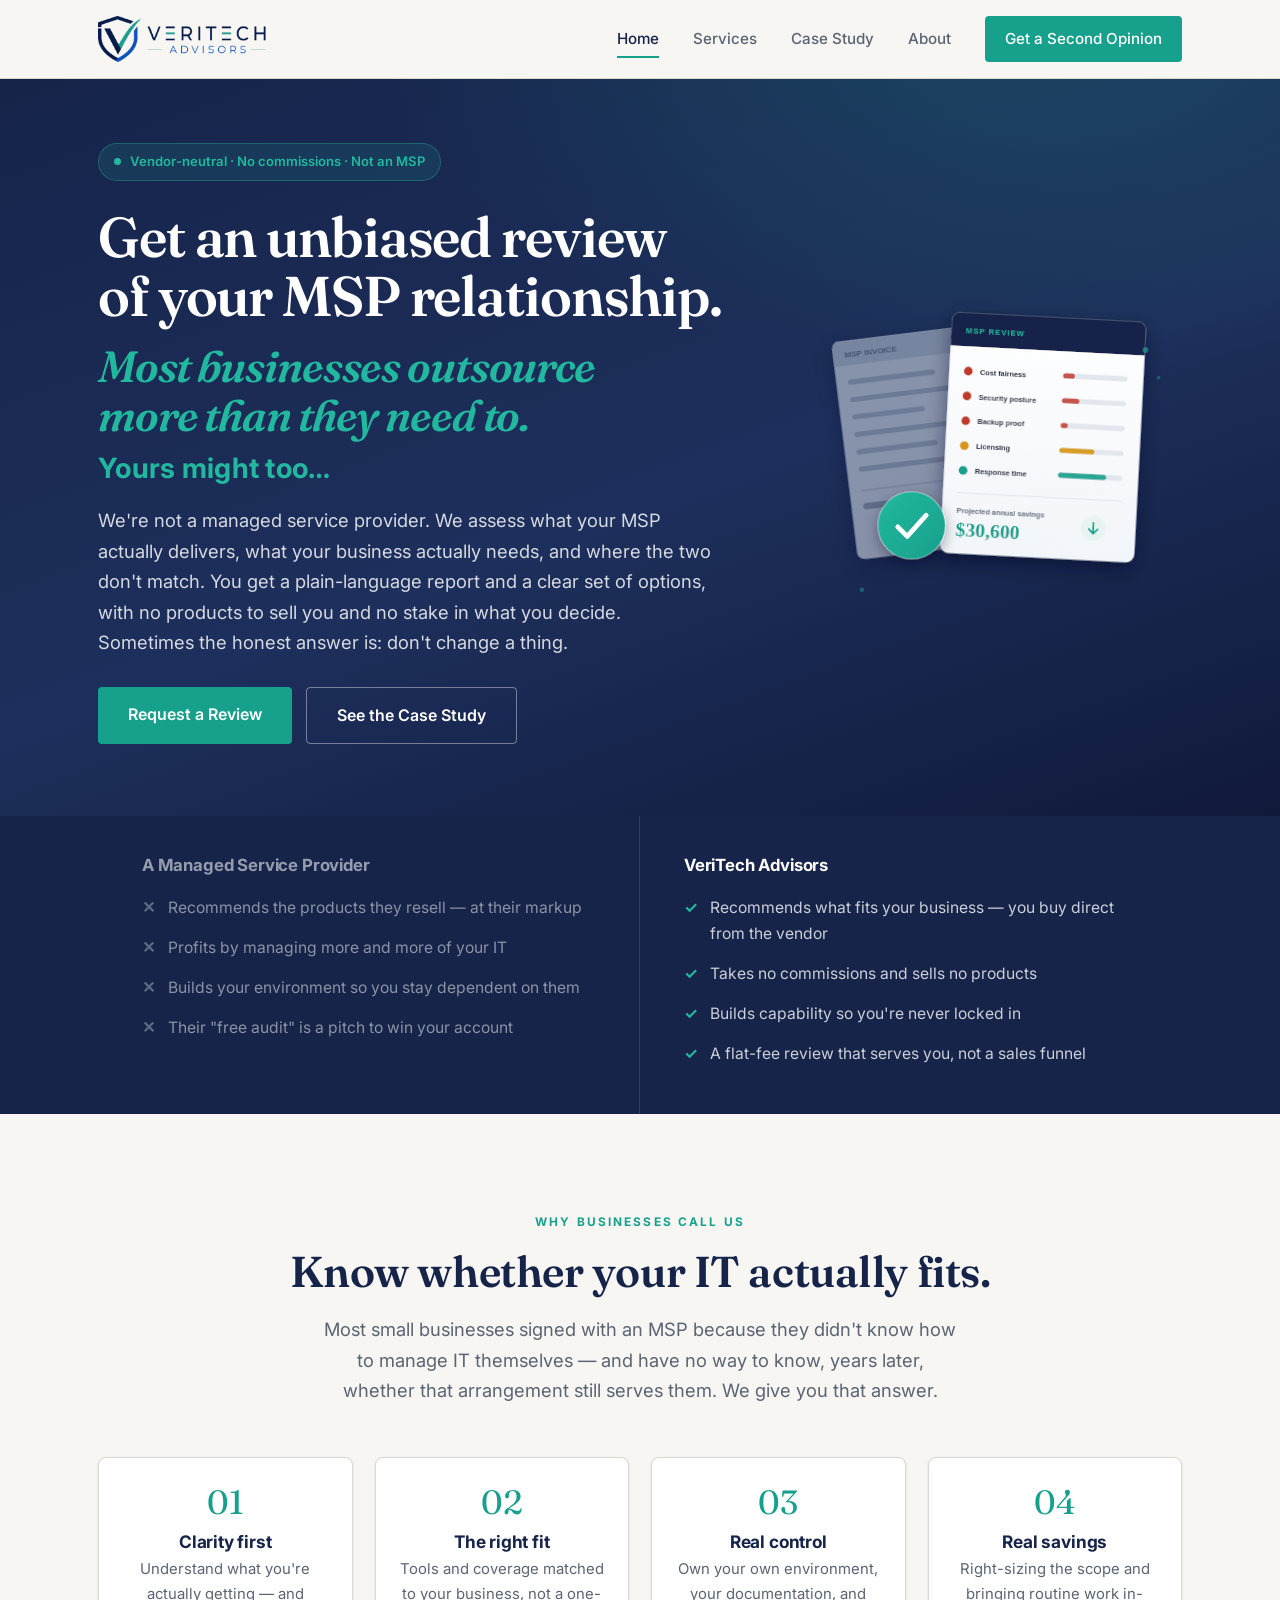
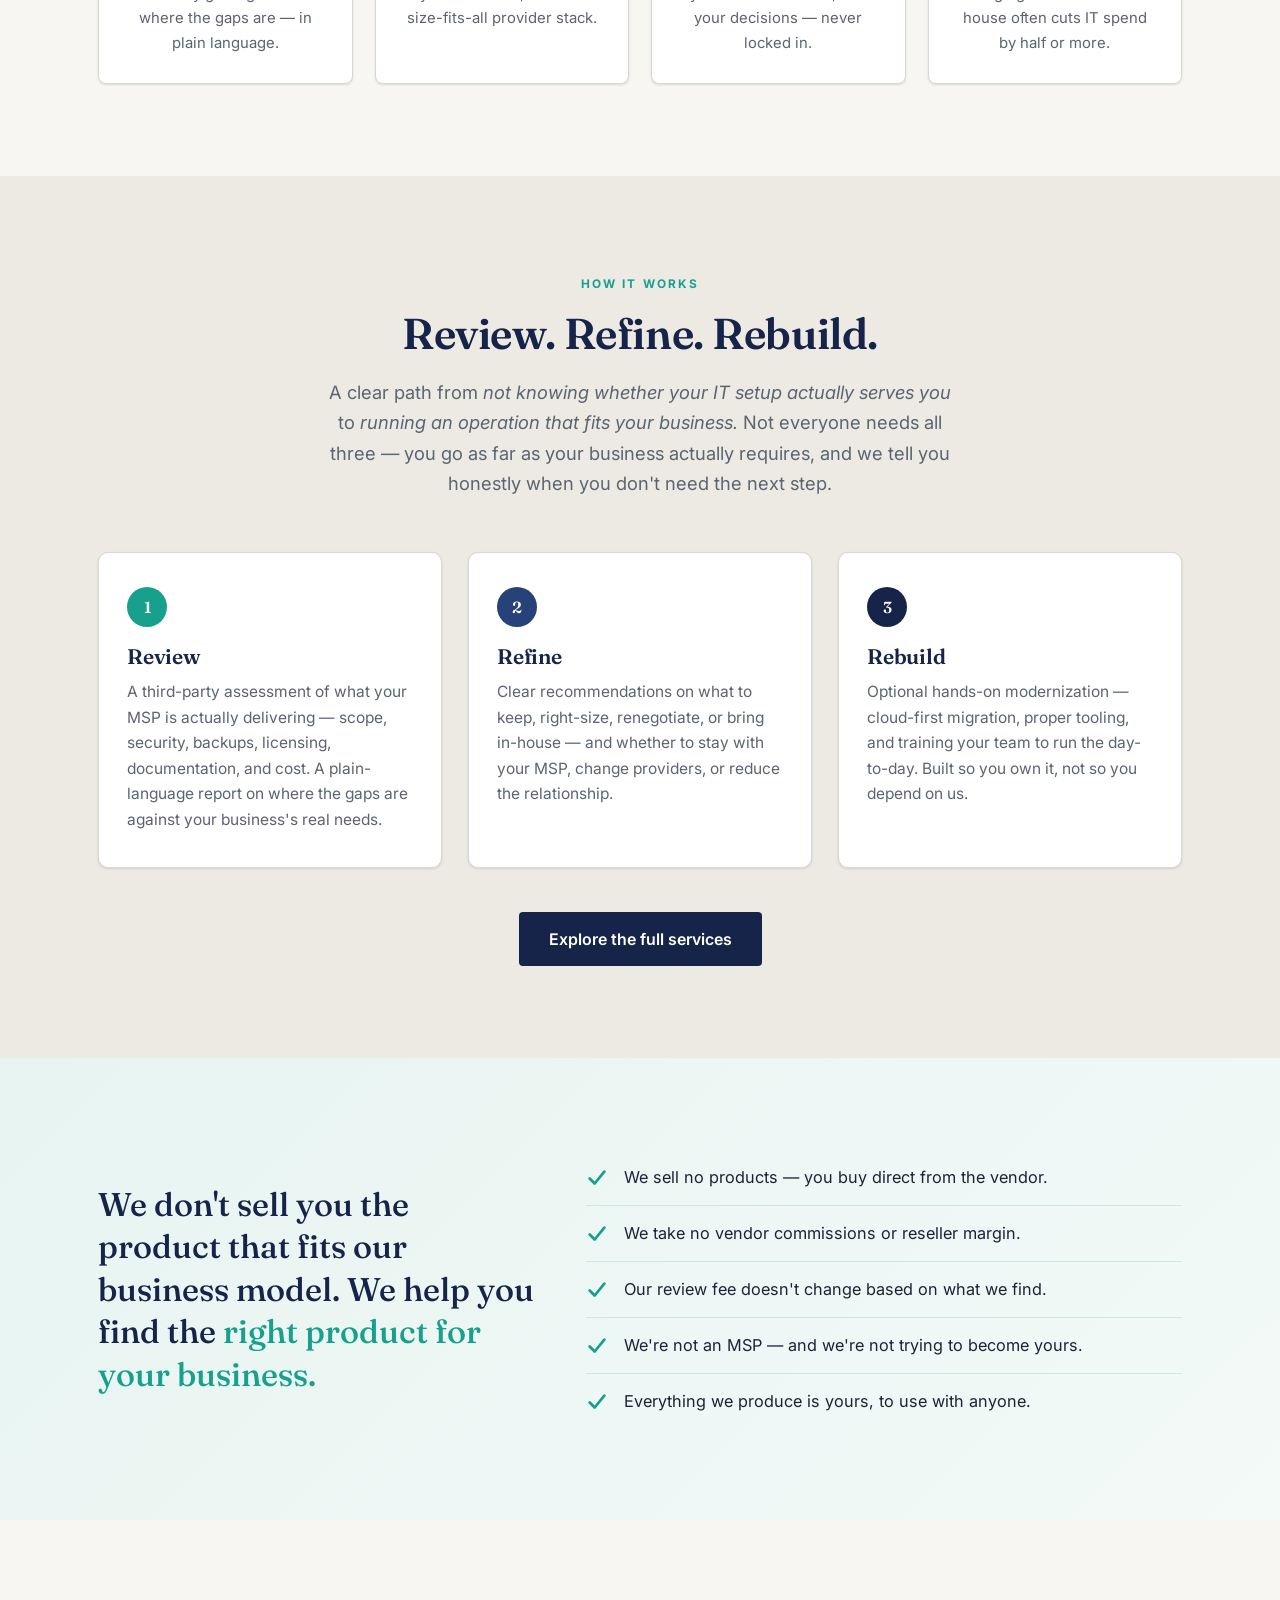
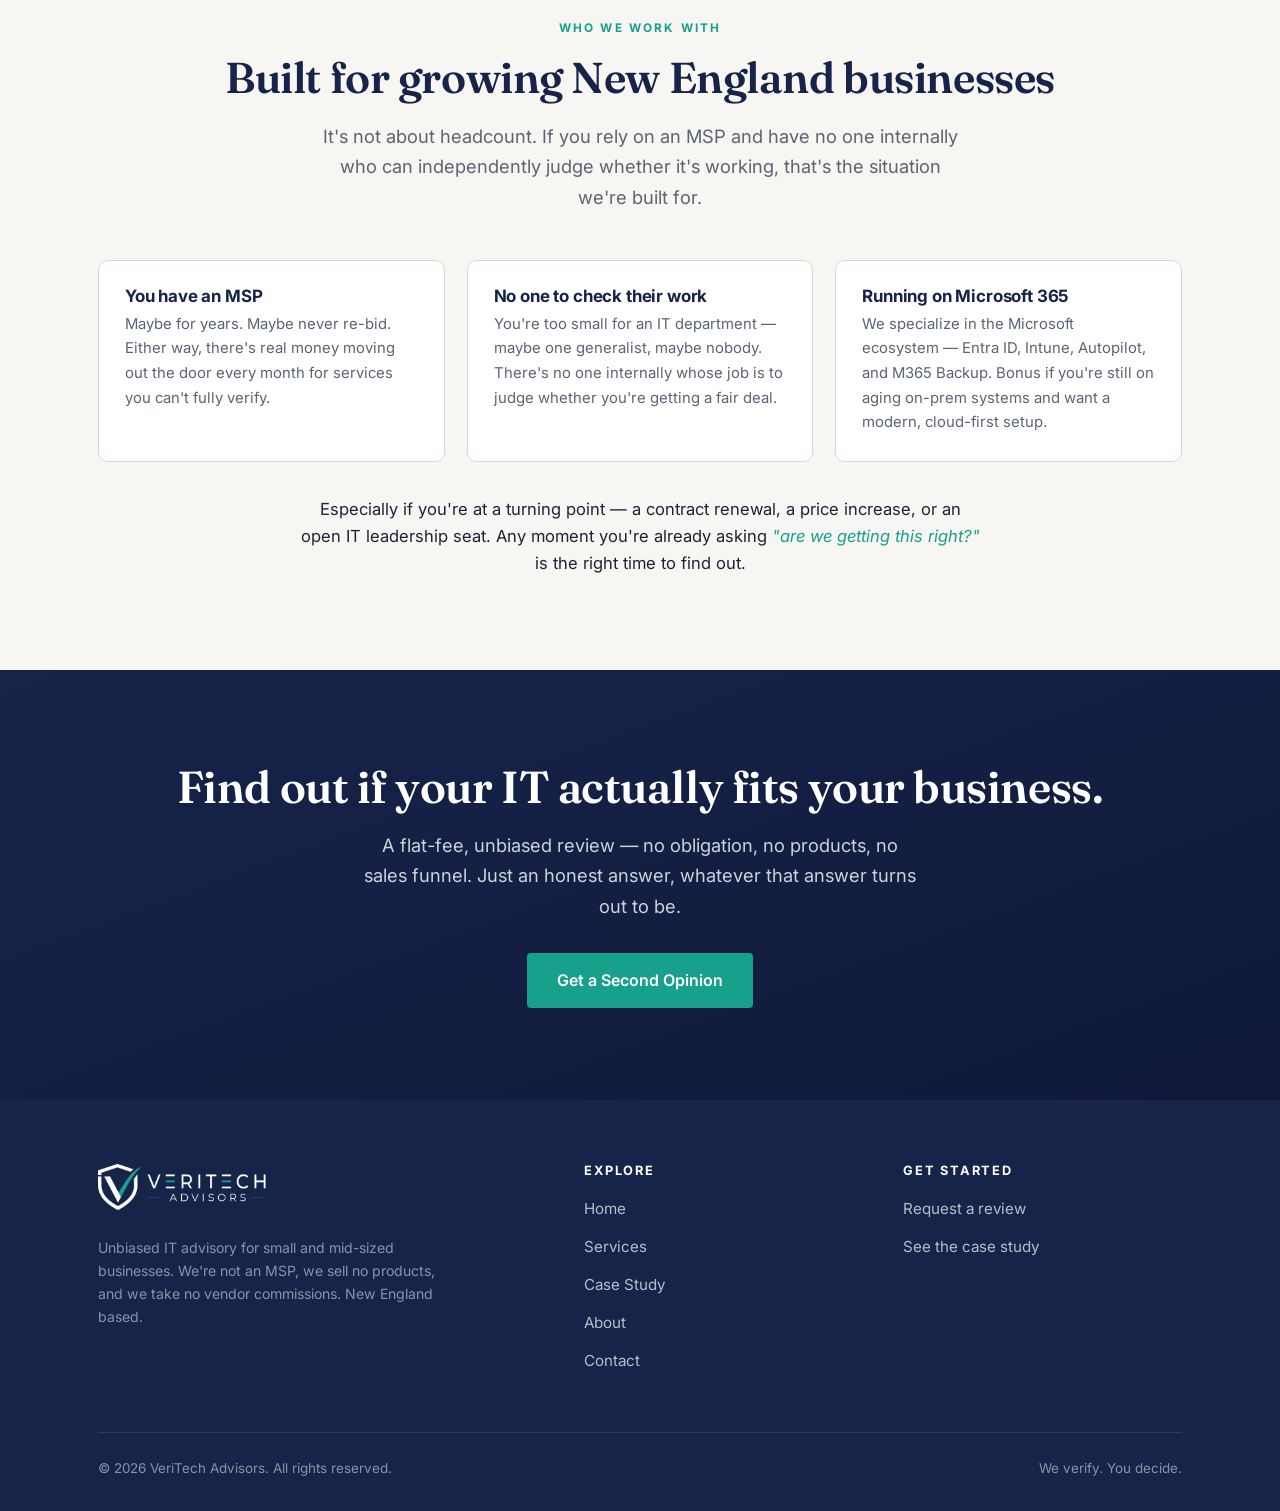
==== index.html @ deb47ad7 "Add files via upload" ====
<!DOCTYPE html>
<html lang="en">
<head>
<meta charset="UTF-8">
<meta name="viewport" content="width=device-width, initial-scale=1.0">
<title>VeriTech Advisors — Unbiased IT Advisory</title>
<meta name="description" content="An unbiased, third-party review of your MSP relationship. We're not an MSP and we sell no products — just an honest answer on whether your IT actually fits your business. New England based.">
<link rel="preconnect" href="https://fonts.googleapis.com">
<link rel="preconnect" href="https://fonts.gstatic.com" crossorigin>
<link href="https://fonts.googleapis.com/css2?family=Fraunces:opsz,wght@9..144,400;9..144,500;9..144,600&family=Inter:wght@400;500;600;700&display=swap" rel="stylesheet">
<link rel="icon" type="image/png" href="assets/mark.png">
<link rel="stylesheet" href="styles.css">
<style>
.hero {
  background:
    radial-gradient(1100px 620px at 80% -10%, rgba(34,184,159,.20), transparent 60%),
    linear-gradient(160deg, var(--navy) 0%, var(--navy-800) 55%, #10193a 100%);
  color: var(--white); padding: 64px 0 72px; position: relative; overflow: hidden;
}
.hero-grid { display: grid; grid-template-columns: minmax(0, 1fr) 380px; gap: 40px; align-items: center; }
.hero-inner { max-width: none; }
.hero-visual { display: flex; justify-content: center; align-items: center; }
.hero-visual img { width: 100%; max-width: 430px; height: auto; }
.hero h1 {
  color: var(--white);
  font-size: clamp(2.2rem, 4.6vw, 3.5rem);
  line-height: 1.06;
  letter-spacing: -.02em;
  text-wrap: balance;
}
.hero h1 .accent {
  display: block;
  font-size: .78em;
  line-height: 1.12;
  margin-top: .38em;
}
.hero h1 .accent-kicker {
  display: block;
  font-size: .5em;
  font-style: normal;
  font-family: var(--font-body);
  font-weight: 700;
  color: var(--teal-bright);
  letter-spacing: .01em;
  margin-top: .5em;
}
.hero h1 .accent { color: var(--teal-bright); font-style: italic; }
.hero-lead { font-size: 1.15rem; color: rgba(255,255,255,.82); margin: 22px 0 30px; max-width: 620px; }
.hero-cta { display: flex; gap: 14px; flex-wrap: wrap; }
.hero-badge {
  display: inline-flex; align-items: center; gap: 9px;
  background: rgba(34,184,159,.13); border: 1px solid rgba(34,184,159,.34);
  color: var(--teal-bright); padding: 7px 15px; border-radius: 100px;
  font-size: .82rem; font-weight: 600; margin-bottom: 26px;
}
.hero-badge .dot { width: 7px; height: 7px; border-radius: 50%; background: var(--teal-bright); }

.contrast-strip { background: var(--navy); color: var(--white); }
.contrast-strip .wrap { display: grid; grid-template-columns: 1fr 1fr; }
.contrast-col { padding: 40px 44px; }
.contrast-col:first-child { border-right: 1px solid rgba(255,255,255,.12); }
.contrast-col h3 { color: var(--white); font-size: 1.05rem; margin-bottom: 14px; font-family: var(--font-body); font-weight: 700; }
.contrast-col.them h3 { color: rgba(255,255,255,.55); }
.contrast-col ul { list-style: none; }
.contrast-col li { padding: 7px 0 7px 26px; position: relative; font-size: .98rem; color: rgba(255,255,255,.78); }
.contrast-col.them li { color: rgba(255,255,255,.5); }
.contrast-col.us li::before { content: '✓'; position: absolute; left: 0; color: var(--teal-bright); font-weight: 700; }
.contrast-col.them li::before { content: '✕'; position: absolute; left: 0; color: rgba(255,255,255,.32); font-weight: 700; }

.props { display: grid; grid-template-columns: repeat(4, 1fr); gap: 22px; margin-top: 52px; }
.prop { background: var(--white); border: 1px solid var(--line); border-radius: 8px; padding: 28px 24px; box-shadow: var(--shadow-sm); }
.prop .num { font-family: var(--font-display); font-size: 2.1rem; color: var(--teal); line-height: 1; }
.prop h3 { font-size: 1.08rem; margin: 12px 0 6px; font-family: var(--font-body); font-weight: 700; }
.prop p { font-size: .93rem; color: var(--muted); }

.process-grid { display: grid; grid-template-columns: repeat(3, 1fr); gap: 26px; margin-top: 54px; }
.step { padding: 34px 28px; background: var(--white); border-radius: 10px; border: 1px solid var(--line); box-shadow: var(--shadow-sm); text-align: left; }
.step-mark { font-family: var(--font-display); font-size: 1rem; font-weight: 600; color: var(--white); background: var(--teal); width: 40px; height: 40px; border-radius: 50%; display: flex; align-items: center; justify-content: center; margin-bottom: 18px; }
.step:nth-child(2) .step-mark { background: var(--navy-700); }
.step:nth-child(3) .step-mark { background: var(--navy); }
.step h3 { font-size: 1.32rem; margin-bottom: 10px; }
.step p { color: var(--muted); font-size: .97rem; }

.indep { background: linear-gradient(135deg, var(--teal-soft), #f3faf8); }
.indep-inner { display: grid; grid-template-columns: .85fr 1.15fr; gap: 48px; align-items: center; }
.indep blockquote { font-family: var(--font-display); font-size: clamp(1.5rem, 3vw, 2.05rem); color: var(--navy); line-height: 1.3; font-weight: 500; }
.indep blockquote .hl { color: var(--teal); }
.pledge { list-style: none; }
.pledge li { padding: 14px 0 14px 38px; position: relative; border-bottom: 1px solid rgba(23,160,140,.16); font-size: 1.02rem; }
.pledge li:last-child { border-bottom: 0; }
.pledge li::before {
  content: ''; position: absolute; left: 0; top: 17px;
  width: 22px; height: 22px;
  background-image: url("data:image/svg+xml;charset=utf-8,%3Csvg xmlns='http://www.w3.org/2000/svg' viewBox='0 0 24 24' fill='none' stroke='%2317a08c' stroke-width='3' stroke-linecap='round' stroke-linejoin='round'%3E%3Cpath d='M4 12.5 L9.5 18 L20 5'/%3E%3C/svg%3E");
  background-repeat: no-repeat; background-size: contain;
}

.fit { display: grid; grid-template-columns: repeat(3,1fr); gap: 22px; margin-top: 48px; text-align: left; }
.fit-card { padding: 26px; border-radius: 10px; border: 1px solid var(--line); background: var(--white); }
.fit-card h3 { font-size: 1.06rem; font-family: var(--font-body); font-weight: 700; margin-bottom: 6px; }
.fit-card p { font-size: .93rem; color: var(--muted); }
.fit-timing { max-width: 680px; margin: 34px auto 0; text-align: center; font-size: 1.04rem; color: var(--ink); }
.fit-timing em { color: var(--teal); font-style: italic; }

.cta-band { background: linear-gradient(160deg, var(--navy), #10193a); color: var(--white); text-align: center; }
.cta-band h2 { color: var(--white); font-size: clamp(1.9rem, 3.6vw, 2.8rem); }
.cta-band p { color: rgba(255,255,255,.8); font-size: 1.15rem; max-width: 560px; margin: 18px auto 32px; }

/* squeeze zone: shrink the visual so the headline keeps room */
@media (max-width: 1080px) and (min-width: 881px) {
  .hero-grid { grid-template-columns: minmax(0, 1fr) 300px; gap: 32px; }
  .hero-visual img { max-width: 300px; }
}

@media (max-width: 880px) {
  .hero-grid { grid-template-columns: 1fr; gap: 44px; }
  .hero-visual { order: -1; }
  .hero-visual img { max-width: 330px; }
  .contrast-strip .wrap { grid-template-columns: 1fr; }
  .contrast-col:first-child { border-right: 0; border-bottom: 1px solid rgba(255,255,255,.12); }
  .props { grid-template-columns: 1fr 1fr; }
  .process-grid, .fit { grid-template-columns: 1fr; }
  .indep-inner { grid-template-columns: 1fr; gap: 28px; }
}
@media (max-width: 480px) { .props { grid-template-columns: 1fr; } }
</style>
</head>
<body>

<header class="site-header">
  <div class="wrap nav">
    <a href="index.html" class="brand"><img src="assets/logo.png" alt="VeriTech Advisors"></a>
    <button class="nav-toggle" aria-label="Menu" onclick="document.getElementById('navlinks').classList.toggle('open')">
      <span></span><span></span><span></span>
    </button>
    <nav class="nav-links" id="navlinks">
      <a href="index.html" class="active">Home</a>
      <a href="services.html">Services</a>
      <a href="case-study.html">Case Study</a>
      <a href="about.html">About</a>
      <a href="contact.html" class="nav-cta">Get a Second Opinion</a>
    </nav>
  </div>
</header>

<section class="hero">
  <div class="wrap hero-grid">
    <div class="hero-inner">
      <span class="hero-badge"><span class="dot"></span> Vendor-neutral · No commissions · Not an MSP</span>
      <h1>Get an unbiased review of your MSP relationship.<br><span class="accent">Most businesses outsource more than they need to.</span><span class="accent-kicker">Yours might too&hellip;</span></h1>
      <p class="hero-lead">We're not a managed service provider. We assess what your MSP actually delivers, what your business actually needs, and where the two don't match. You get a plain-language report and a clear set of options, with no products to sell you and no stake in what you decide. Sometimes the honest answer is: don't change a thing.</p>
      <div class="hero-cta">
        <a href="contact.html" class="btn btn-primary">Request a Review</a>
        <a href="case-study.html" class="btn btn-ghost">See the Case Study</a>
      </div>
    </div>
    <div class="hero-visual">
      <img src="assets/hero.svg" alt="An MSP relationship being assessed against a scorecard of business needs">
    </div>
  </div>
</section>

<section class="contrast-strip">
  <div class="wrap">
    <div class="contrast-col them">
      <h3>A Managed Service Provider</h3>
      <ul>
        <li>Recommends the products they resell — at their markup</li>
        <li>Profits by managing more and more of your IT</li>
        <li>Builds your environment so you stay dependent on them</li>
        <li>Their "free audit" is a pitch to win your account</li>
      </ul>
    </div>
    <div class="contrast-col us">
      <h3>VeriTech Advisors</h3>
      <ul>
        <li>Recommends what fits your business — you buy direct from the vendor</li>
        <li>Takes no commissions and sells no products</li>
        <li>Builds capability so you're never locked in</li>
        <li>A flat-fee review that serves you, not a sales funnel</li>
      </ul>
    </div>
  </div>
</section>

<section class="section">
  <div class="wrap center">
    <span class="eyebrow">Why businesses call us</span>
    <h2 class="section-title">Know whether your IT actually fits.</h2>
    <p class="section-lead">Most small businesses signed with an MSP because they didn't know how to manage IT themselves — and have no way to know, years later, whether that arrangement still serves them. We give you that answer.</p>
    <div class="props">
      <div class="prop reveal"><div class="num">01</div><h3>Clarity first</h3><p>Understand what you're actually getting — and where the gaps are — in plain language.</p></div>
      <div class="prop reveal"><div class="num">02</div><h3>The right fit</h3><p>Tools and coverage matched to your business, not a one-size-fits-all provider stack.</p></div>
      <div class="prop reveal"><div class="num">03</div><h3>Real control</h3><p>Own your own environment, your documentation, and your decisions — never locked in.</p></div>
      <div class="prop reveal"><div class="num">04</div><h3>Real savings</h3><p>Right-sizing the scope and bringing routine work in-house often cuts IT spend by half or more.</p></div>
    </div>
  </div>
</section>

<section class="section" style="background:var(--sand-deep);">
  <div class="wrap center">
    <span class="eyebrow">How it works</span>
    <h2 class="section-title">Review. Refine. Rebuild.</h2>
    <p class="section-lead">A clear path from <em>not knowing whether your IT setup actually serves you</em> to <em>running an operation that fits your business.</em> Not everyone needs all three — you go as far as your business actually requires, and we tell you honestly when you don't need the next step.</p>
    <div class="process-grid">
      <div class="step reveal">
        <div class="step-mark">1</div>
        <h3>Review</h3>
        <p>A third-party assessment of what your MSP is actually delivering — scope, security, backups, licensing, documentation, and cost. A plain-language report on where the gaps are against your business's real needs.</p>
      </div>
      <div class="step reveal">
        <div class="step-mark">2</div>
        <h3>Refine</h3>
        <p>Clear recommendations on what to keep, right-size, renegotiate, or bring in-house — and whether to stay with your MSP, change providers, or reduce the relationship.</p>
      </div>
      <div class="step reveal">
        <div class="step-mark">3</div>
        <h3>Rebuild</h3>
        <p>Optional hands-on modernization — cloud-first migration, proper tooling, and training your team to run the day-to-day. Built so you own it, not so you depend on us.</p>
      </div>
    </div>
    <div style="margin-top:44px;"><a href="services.html" class="btn btn-navy">Explore the full services</a></div>
  </div>
</section>

<section class="section indep">
  <div class="wrap indep-inner">
    <blockquote>We don't sell you the product that fits our business model. We help you find the <span class="hl">right product for your business.</span></blockquote>
    <ul class="pledge">
      <li>We sell no products — you buy direct from the vendor.</li>
      <li>We take no vendor commissions or reseller margin.</li>
      <li>Our review fee doesn't change based on what we find.</li>
      <li>We're not an MSP — and we're not trying to become yours.</li>
      <li>Everything we produce is yours, to use with anyone.</li>
    </ul>
  </div>
</section>

<section class="section">
  <div class="wrap center">
    <span class="eyebrow">Who we work with</span>
    <h2 class="section-title">Built for growing New England businesses</h2>
    <p class="section-lead">It's not about headcount. If you rely on an MSP and have no one internally who can independently judge whether it's working, that's the situation we're built for.</p>
    <div class="fit">
      <div class="fit-card reveal">
        <h3>You have an MSP</h3>
        <p>Maybe for years. Maybe never re-bid. Either way, there's real money moving out the door every month for services you can't fully verify.</p>
      </div>
      <div class="fit-card reveal">
        <h3>No one to check their work</h3>
        <p>You're too small for an IT department — maybe one generalist, maybe nobody. There's no one internally whose job is to judge whether you're getting a fair deal.</p>
      </div>
      <div class="fit-card reveal">
        <h3>Running on Microsoft 365</h3>
        <p>We specialize in the Microsoft ecosystem — Entra ID, Intune, Autopilot, and M365 Backup. Bonus if you're still on aging on-prem systems and want a modern, cloud-first setup.</p>
      </div>
    </div>
    <p class="fit-timing reveal">Especially if you're at a turning point — a contract renewal, a price increase, or an open IT leadership seat. Any moment you're already asking <em>"are we getting this right?"</em> is the right time to find out.</p>
  </div>
</section>

<section class="section cta-band">
  <div class="wrap">
    <h2>Find out if your IT actually fits your business.</h2>
    <p>A flat-fee, unbiased review — no obligation, no products, no sales funnel. Just an honest answer, whatever that answer turns out to be.</p>
    <a href="contact.html" class="btn btn-primary">Get a Second Opinion</a>
  </div>
</section>

<footer class="site-footer">
  <div class="wrap">
    <div class="footer-grid">
      <div>
        <div class="footer-brand"><img src="assets/logo-light.png" alt="VeriTech Advisors"></div>
        <p class="footer-note">Unbiased IT advisory for small and mid-sized businesses. We're not an MSP, we sell no products, and we take no vendor commissions. New England based.</p>
      </div>
      <div>
        <h4>Explore</h4>
        <ul>
          <li><a href="index.html">Home</a></li>
          <li><a href="services.html">Services</a></li>
          <li><a href="case-study.html">Case Study</a></li>
          <li><a href="about.html">About</a></li>
          <li><a href="contact.html">Contact</a></li>
        </ul>
      </div>
      <div>
        <h4>Get started</h4>
        <ul>
          <li><a href="contact.html">Request a review</a></li>
          <li><a href="case-study.html">See the case study</a></li>
        </ul>
      </div>
    </div>
    <div class="footer-bottom">
      <span>© 2026 VeriTech Advisors. All rights reserved.</span>
      <span>We verify. You decide.</span>
    </div>
  </div>
</footer>

<script>
const io = new IntersectionObserver((es) => {
  es.forEach(e => { if (e.isIntersecting) { e.target.classList.add('in'); io.unobserve(e.target); } });
}, { threshold: .15 });
document.querySelectorAll('.reveal').forEach(el => io.observe(el));
</script>
</body>
</html>
---- styles.css ----
/* ============================================
   VERITECH ADVISORS — Shared Styles
   Navy + teal · verification / trust identity
   ============================================ */

:root {
  --navy:        #16244a;
  --navy-800:    #1d2f5c;
  --navy-700:    #274179;
  --teal:        #17a08c;
  --teal-bright: #22b89f;
  --teal-soft:   #e7f4f1;
  --sand:        #f7f6f3;
  --sand-deep:   #edeae4;
  --ink:         #1b2437;
  --muted:       #5a6473;
  --line:        #dcd8d0;
  --white:       #ffffff;
  --danger:      #c0392b;
  --warn:        #d99512;
  --good:        #17a08c;

  --shadow-sm: 0 1px 3px rgba(22,36,74,.08), 0 1px 2px rgba(22,36,74,.06);
  --shadow-md: 0 8px 30px rgba(22,36,74,.10);
  --shadow-lg: 0 20px 60px rgba(22,36,74,.16);

  --font-display: 'Fraunces', Georgia, serif;
  --font-body: 'Inter', -apple-system, BlinkMacSystemFont, 'Segoe UI', sans-serif;

  --wrap: 1140px;
  --radius: 4px;
}

* { box-sizing: border-box; margin: 0; padding: 0; }
html { scroll-behavior: smooth; }
@media (prefers-reduced-motion: reduce) {
  html { scroll-behavior: auto; }
  *, *::before, *::after { animation-duration: .01ms !important; transition-duration: .01ms !important; }
}

body {
  font-family: var(--font-body);
  color: var(--ink);
  background: var(--sand);
  line-height: 1.65;
  -webkit-font-smoothing: antialiased;
  font-size: 17px;
}

.wrap { max-width: var(--wrap); margin: 0 auto; padding: 0 28px; }

h1, h2, h3, h4 { font-family: var(--font-display); font-weight: 600; line-height: 1.12; color: var(--navy); letter-spacing: -.01em; }
a { color: var(--teal); text-decoration: none; }
a:hover { color: var(--teal-bright); }

.eyebrow {
  font-size: .74rem; font-weight: 700; letter-spacing: .18em;
  text-transform: uppercase; color: var(--teal); display: inline-block;
}

/* ---------- Header ---------- */
.site-header {
  position: sticky; top: 0; z-index: 100;
  background: rgba(247,246,243,.94);
  backdrop-filter: blur(10px);
  border-bottom: 1px solid var(--line);
}
.nav { display: flex; align-items: center; justify-content: space-between; height: 78px; }
.brand { display: flex; align-items: center; }
.brand img { height: 46px; width: auto; display: block; }

.nav-links { display: flex; align-items: center; gap: 34px; }
.nav-links a { color: var(--muted); font-size: .95rem; font-weight: 500; position: relative; }
.nav-links a:hover, .nav-links a.active { color: var(--navy); }
.nav-links a.active::after {
  content: ''; position: absolute; left: 0; right: 0; bottom: -6px;
  height: 2px; background: var(--teal);
}
.nav-cta {
  background: var(--teal); color: var(--white) !important;
  padding: 10px 20px; border-radius: var(--radius);
  font-weight: 600; font-size: .92rem; transition: background .2s;
}
.nav-cta:hover { background: var(--teal-bright); color: var(--white) !important; }
.nav-toggle { display: none; background: none; border: 0; cursor: pointer; padding: 8px; }
.nav-toggle span { display: block; width: 24px; height: 2px; background: var(--navy); margin: 5px 0; }

/* ---------- Buttons ---------- */
.btn {
  display: inline-block; font-weight: 600; font-size: 1rem;
  padding: 14px 30px; border-radius: var(--radius);
  cursor: pointer; border: 0; transition: all .2s; font-family: var(--font-body);
}
.btn-primary { background: var(--teal); color: var(--white); }
.btn-primary:hover { background: var(--teal-bright); color: var(--white); transform: translateY(-1px); box-shadow: var(--shadow-md); }
.btn-ghost { background: transparent; color: var(--white); border: 1.5px solid rgba(255,255,255,.4); }
.btn-ghost:hover { border-color: var(--white); color: var(--white); background: rgba(255,255,255,.06); }
.btn-navy { background: var(--navy); color: var(--white); }
.btn-navy:hover { background: var(--navy-700); color: var(--white); transform: translateY(-1px); }

/* ---------- Sections ---------- */
.section { padding: 92px 0; }
.section-title { font-size: clamp(1.9rem, 3.4vw, 2.7rem); margin: 14px 0 0; }
.section-lead { font-size: 1.15rem; color: var(--muted); max-width: 640px; margin-top: 18px; }
.center { text-align: center; }
.center .section-lead { margin-left: auto; margin-right: auto; }

/* ---------- Footer ---------- */
.site-footer { background: var(--navy); color: rgba(255,255,255,.7); padding: 64px 0 32px; }
.footer-grid { display: grid; grid-template-columns: 1.6fr 1fr 1fr; gap: 40px; }
.footer-brand img { height: 46px; margin-bottom: 18px; }
.site-footer h4 { color: var(--white); font-size: .8rem; letter-spacing: .14em; text-transform: uppercase; margin-bottom: 16px; font-family: var(--font-body); font-weight: 700; }
.site-footer ul { list-style: none; }
.site-footer li { margin-bottom: 10px; }
.site-footer a { color: rgba(255,255,255,.7); font-size: .95rem; }
.site-footer a:hover { color: var(--teal-bright); }
.footer-note { color: rgba(255,255,255,.5); font-size: .88rem; max-width: 340px; }
.footer-bottom {
  margin-top: 48px; padding-top: 24px; border-top: 1px solid rgba(255,255,255,.1);
  display: flex; justify-content: space-between; flex-wrap: wrap; gap: 12px;
  font-size: .84rem; color: rgba(255,255,255,.5);
}

/* ---------- Reveal ---------- */
.reveal { opacity: 0; transform: translateY(20px); transition: opacity .7s ease, transform .7s ease; }
.reveal.in { opacity: 1; transform: none; }

@media (max-width: 880px) {
  .nav-links {
    position: fixed; inset: 78px 0 auto 0;
    background: var(--sand); flex-direction: column; gap: 0;
    padding: 12px 0; align-items: stretch;
    border-bottom: 1px solid var(--line);
    transform: translateY(-130%); transition: transform .3s;
    box-shadow: var(--shadow-md);
  }
  .nav-links.open { transform: translateY(0); }
  .nav-links a { padding: 14px 28px; }
  .nav-links a.active::after { display: none; }
  .nav-cta { margin: 8px 28px; text-align: center; }
  .nav-toggle { display: block; }
  .footer-grid { grid-template-columns: 1fr; gap: 32px; }
  .section { padding: 64px 0; }
}
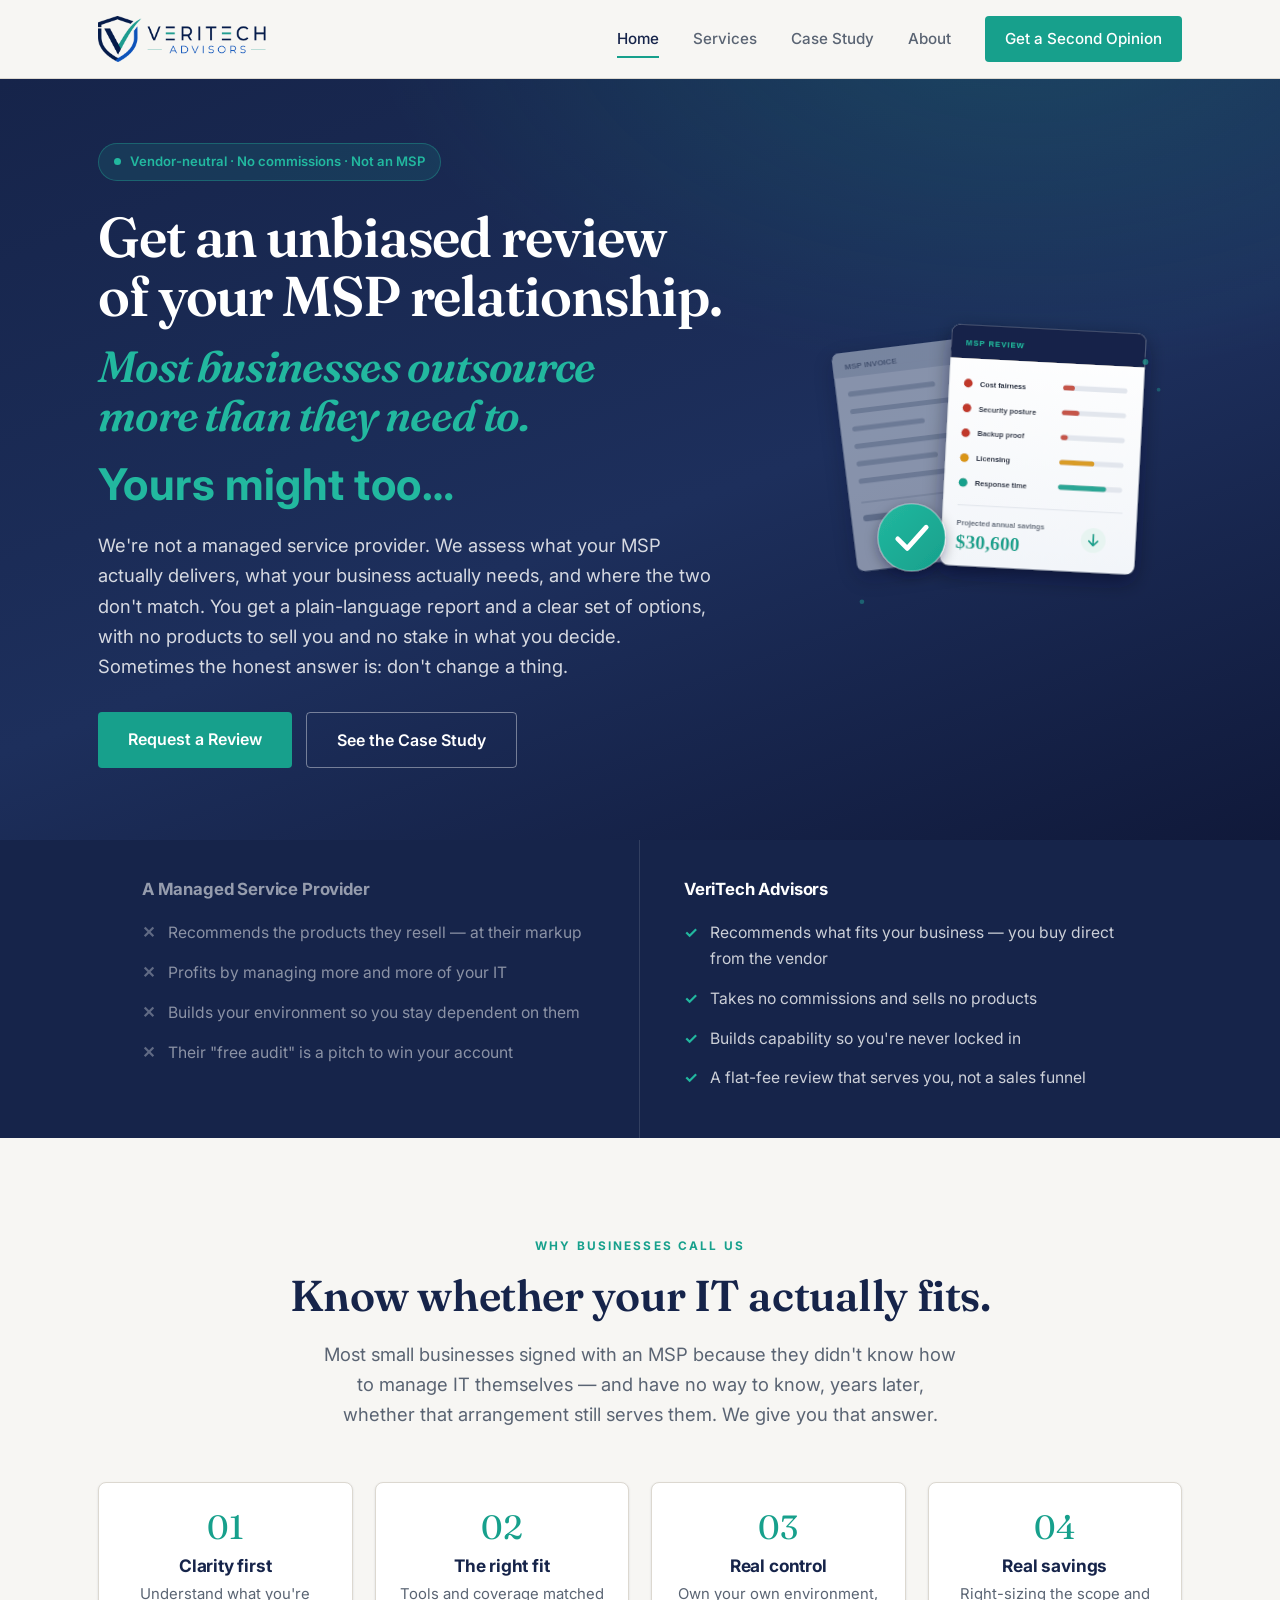
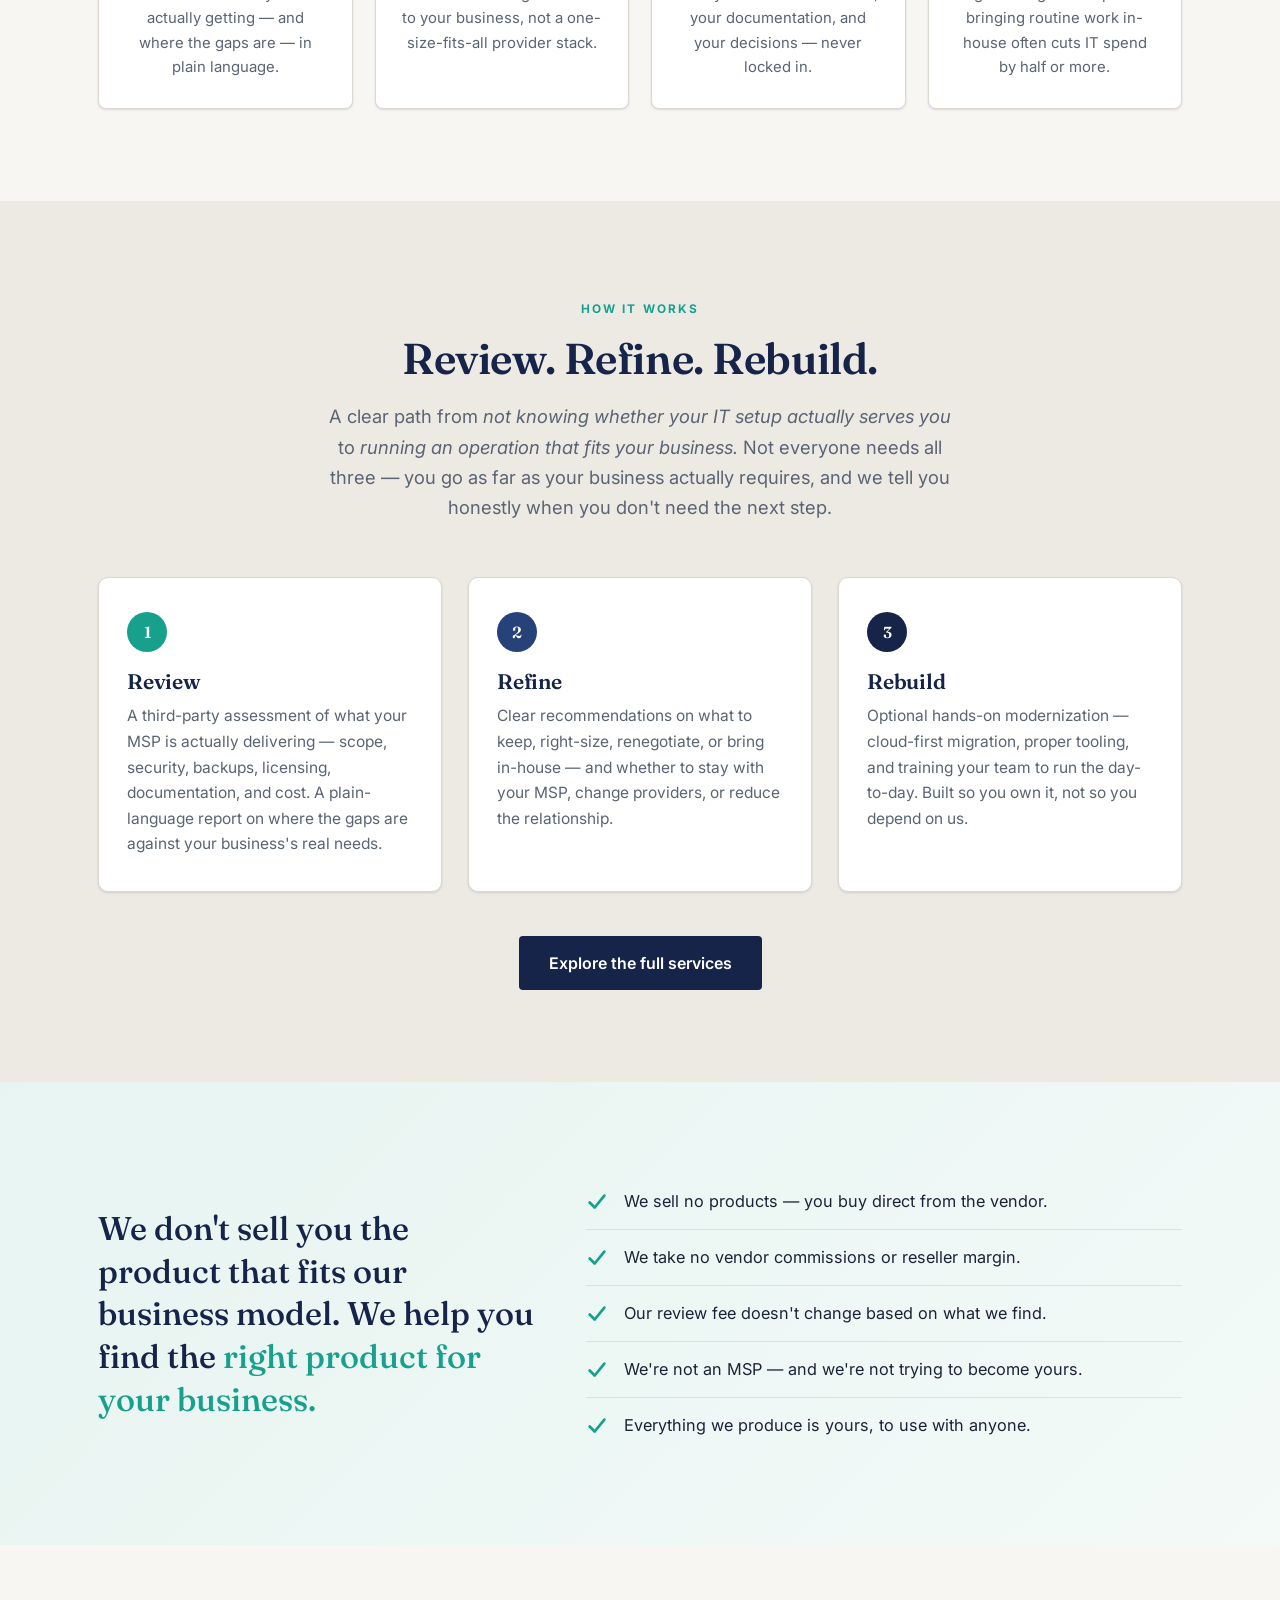
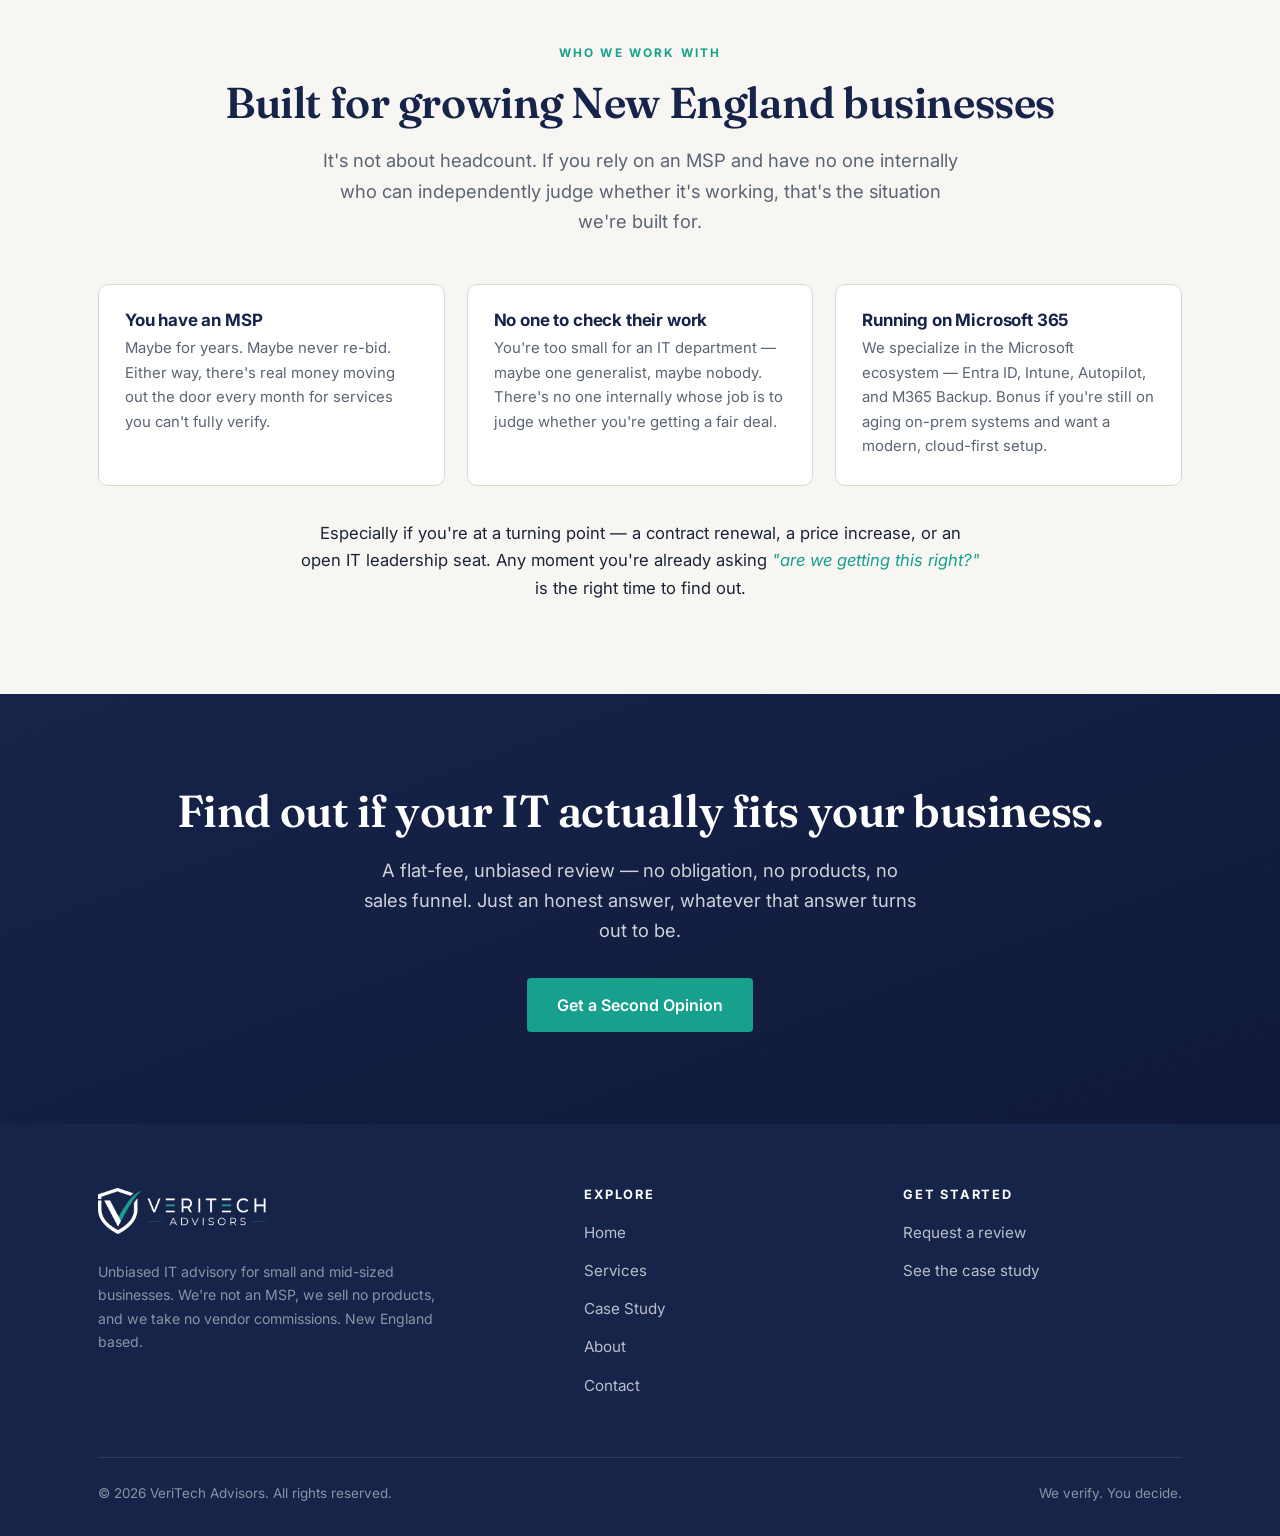
==== commit 4e34d0ff: "Add files via upload" ====
--- a/index.html
+++ b/index.html
@@ -36,7 +36,7 @@
 }
 .hero h1 .accent-kicker {
   display: block;
-  font-size: .5em;
+  font-size: .78em;
   font-style: normal;
   font-family: var(--font-body);
   font-weight: 700;
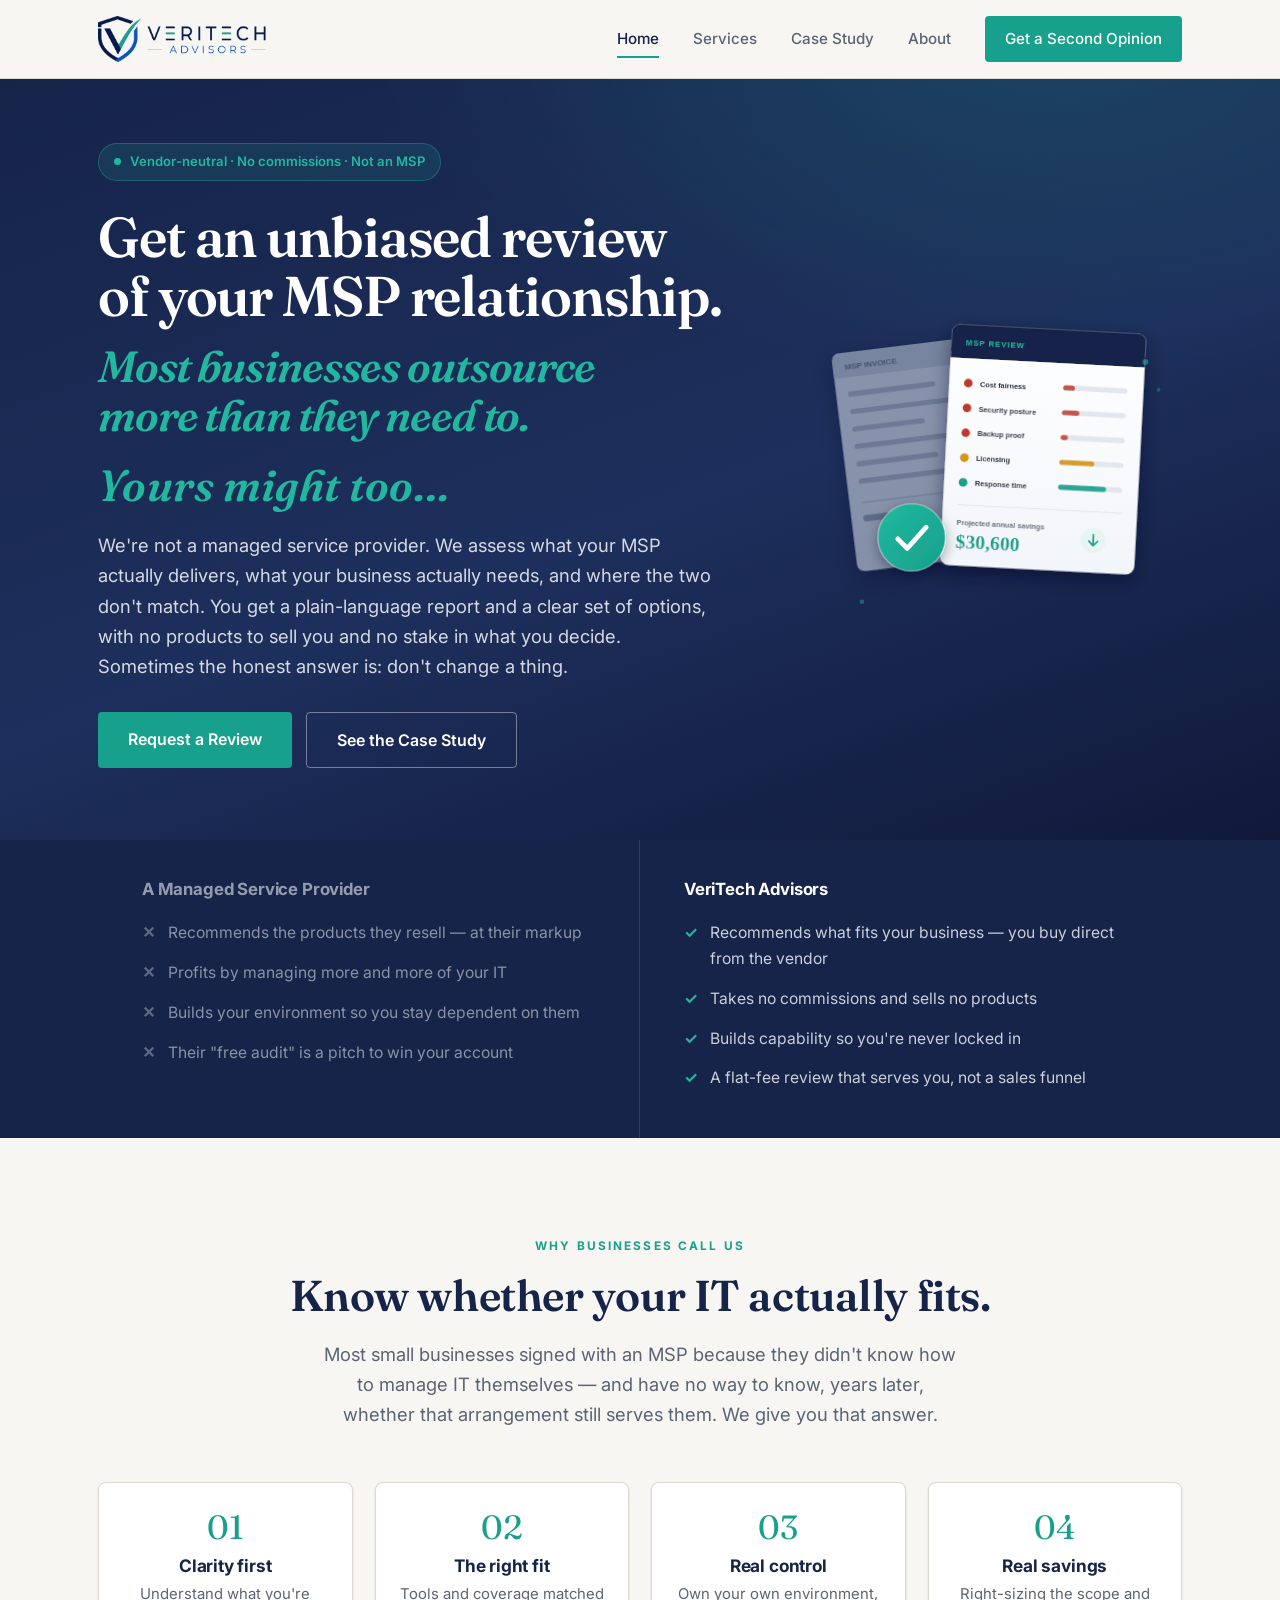
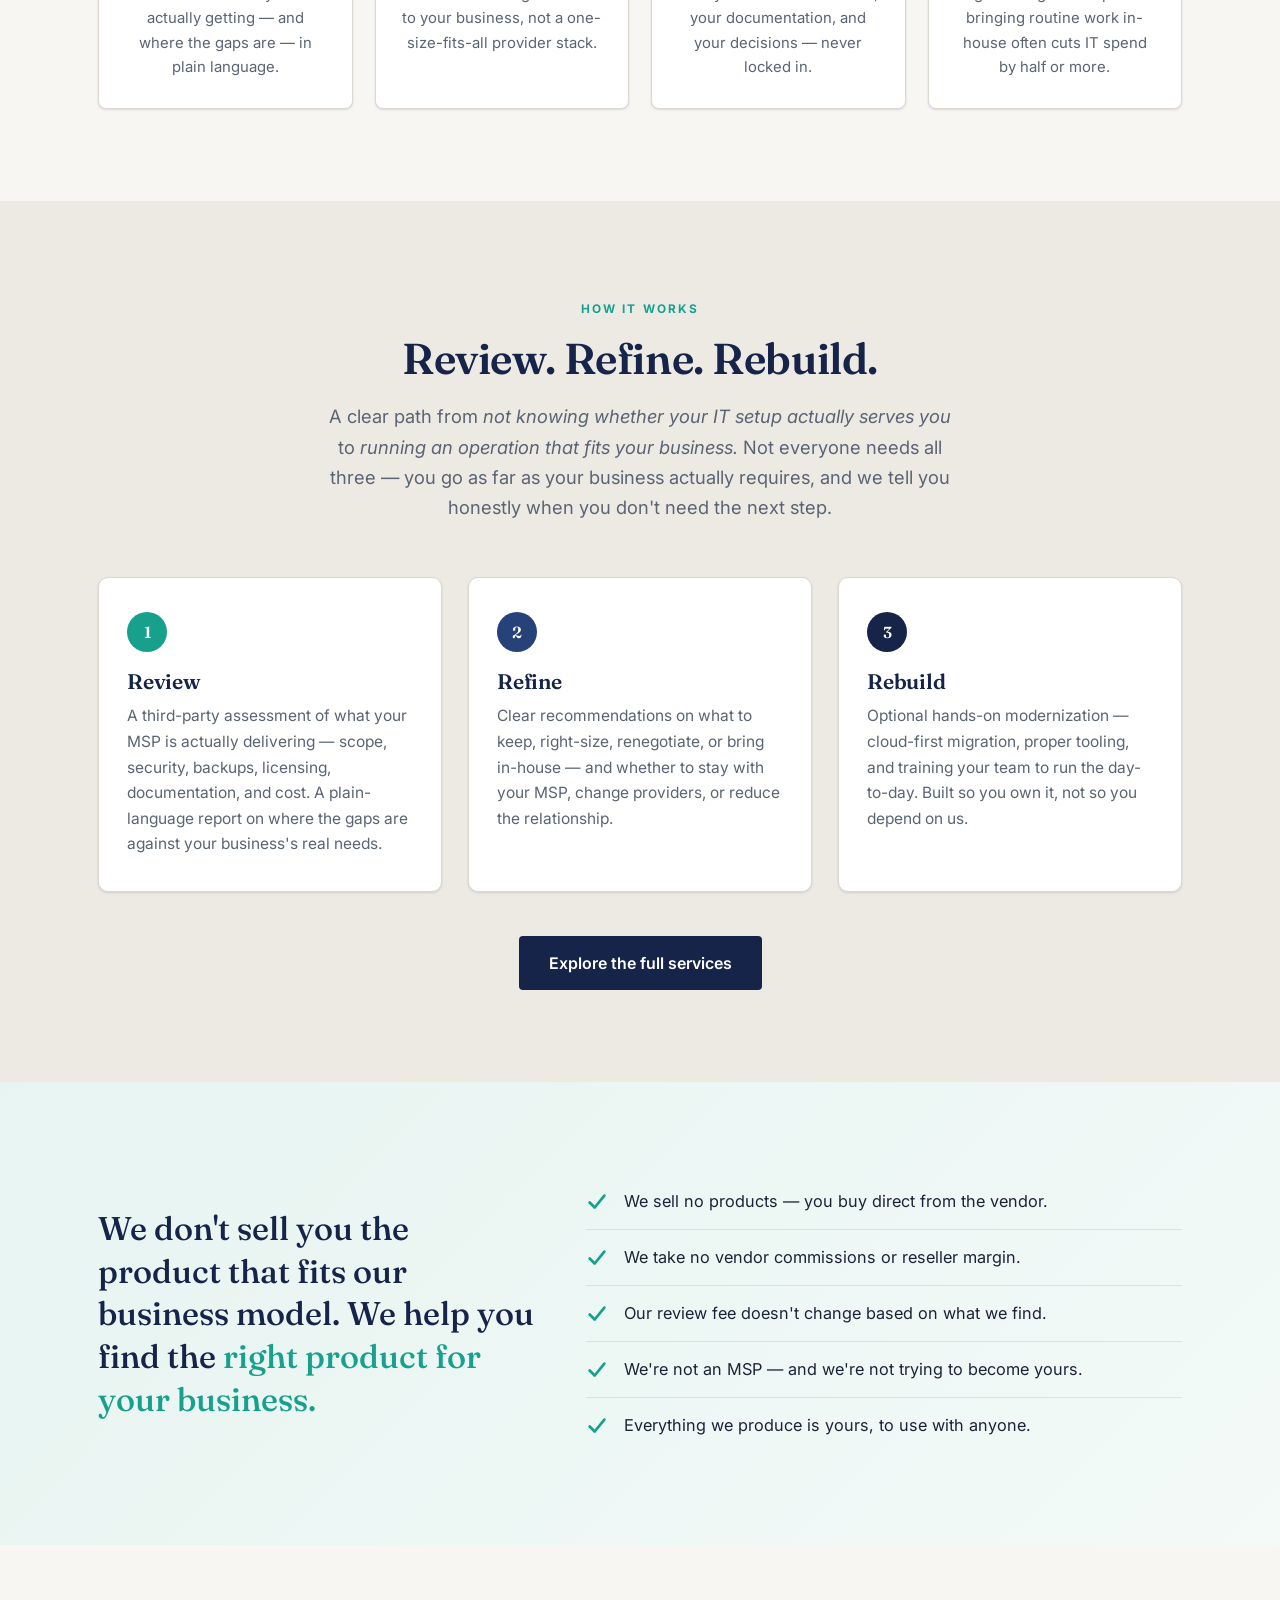
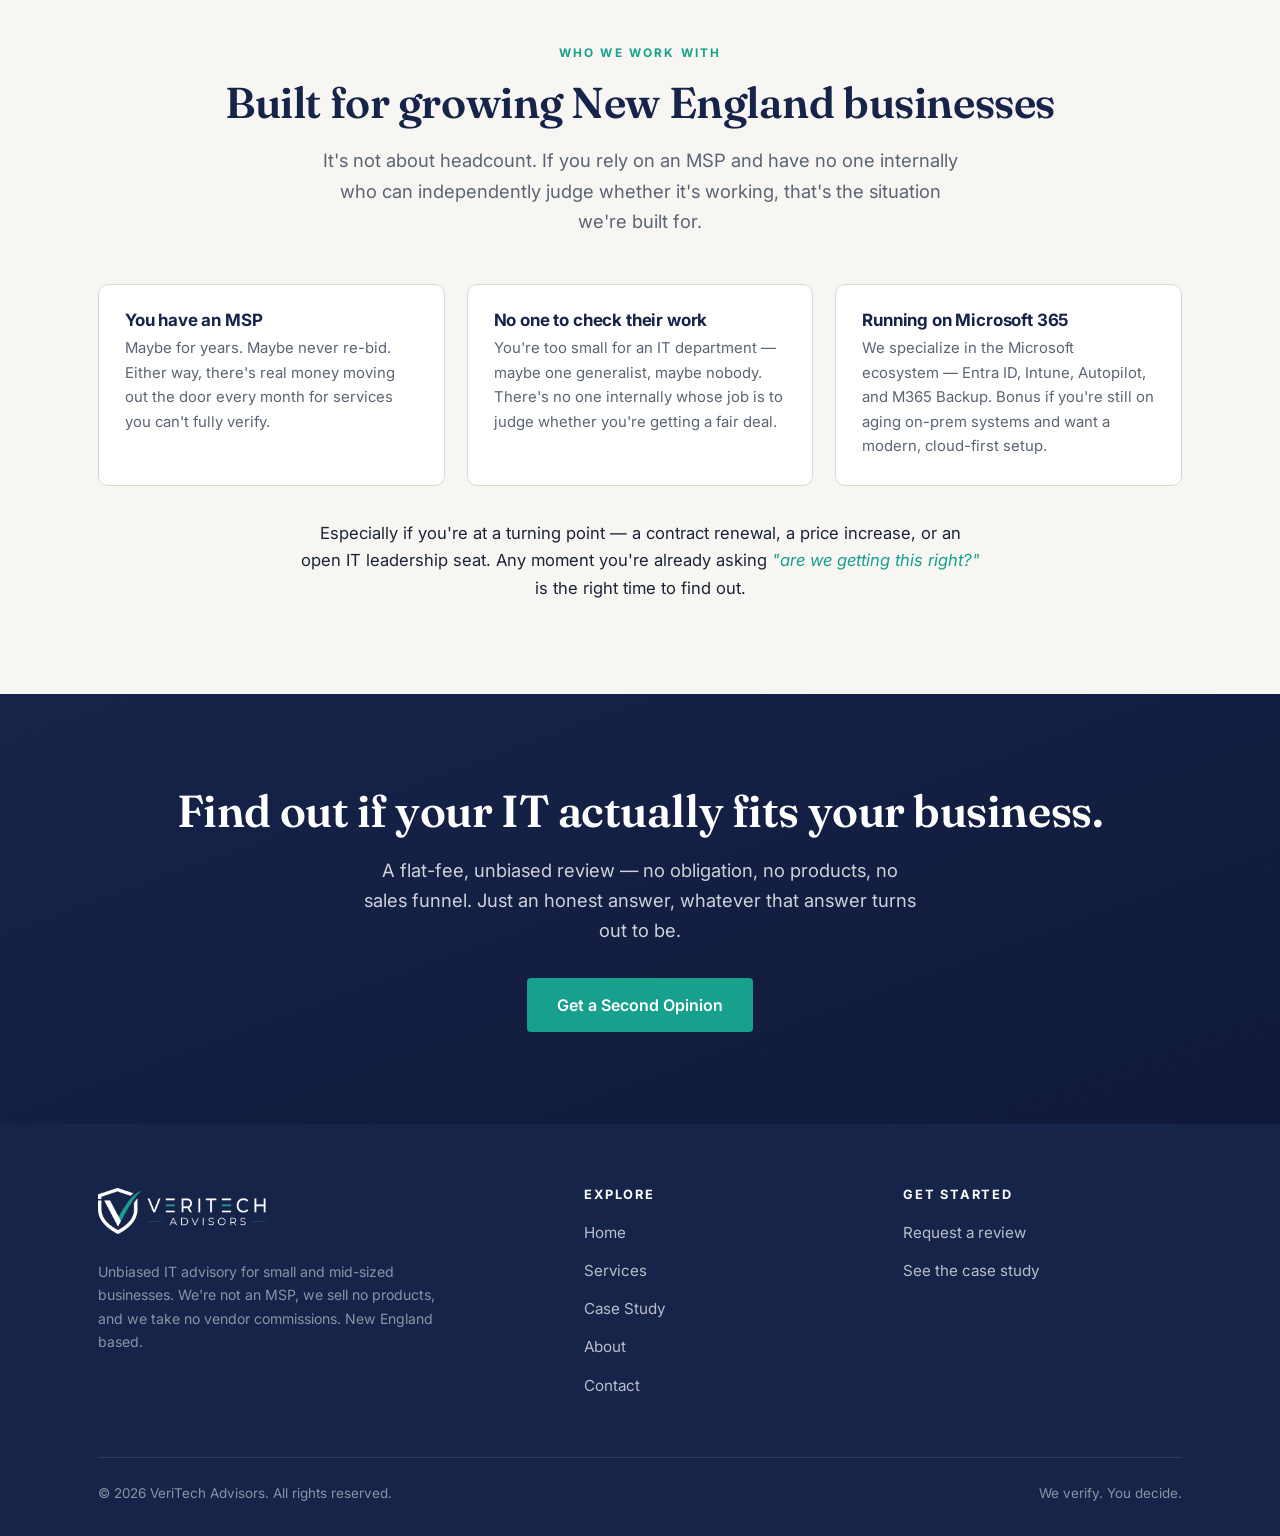
==== commit 9c5f3e07: "Add files via upload" ====
--- a/index.html
+++ b/index.html
@@ -37,9 +37,7 @@
 .hero h1 .accent-kicker {
   display: block;
   font-size: .78em;
-  font-style: normal;
-  font-family: var(--font-body);
-  font-weight: 700;
+  font-style: italic;
   color: var(--teal-bright);
   letter-spacing: .01em;
   margin-top: .5em;
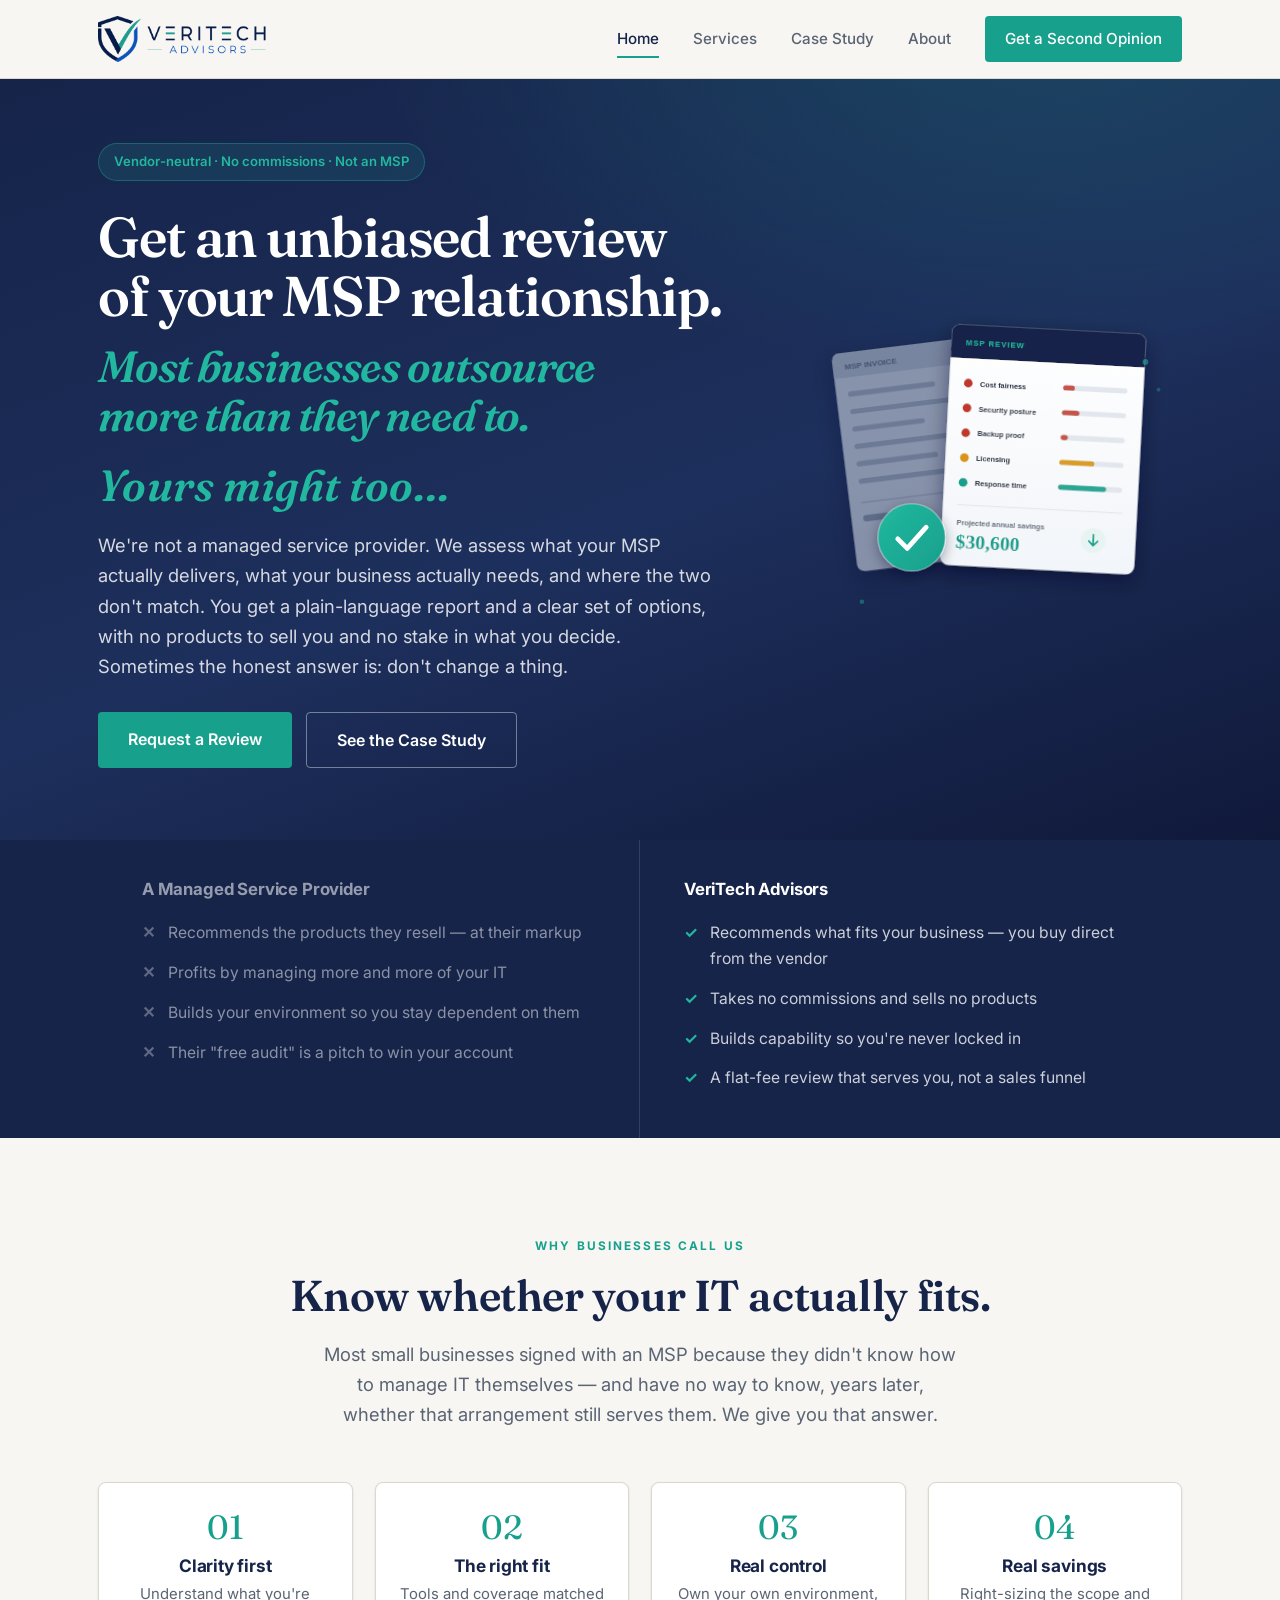
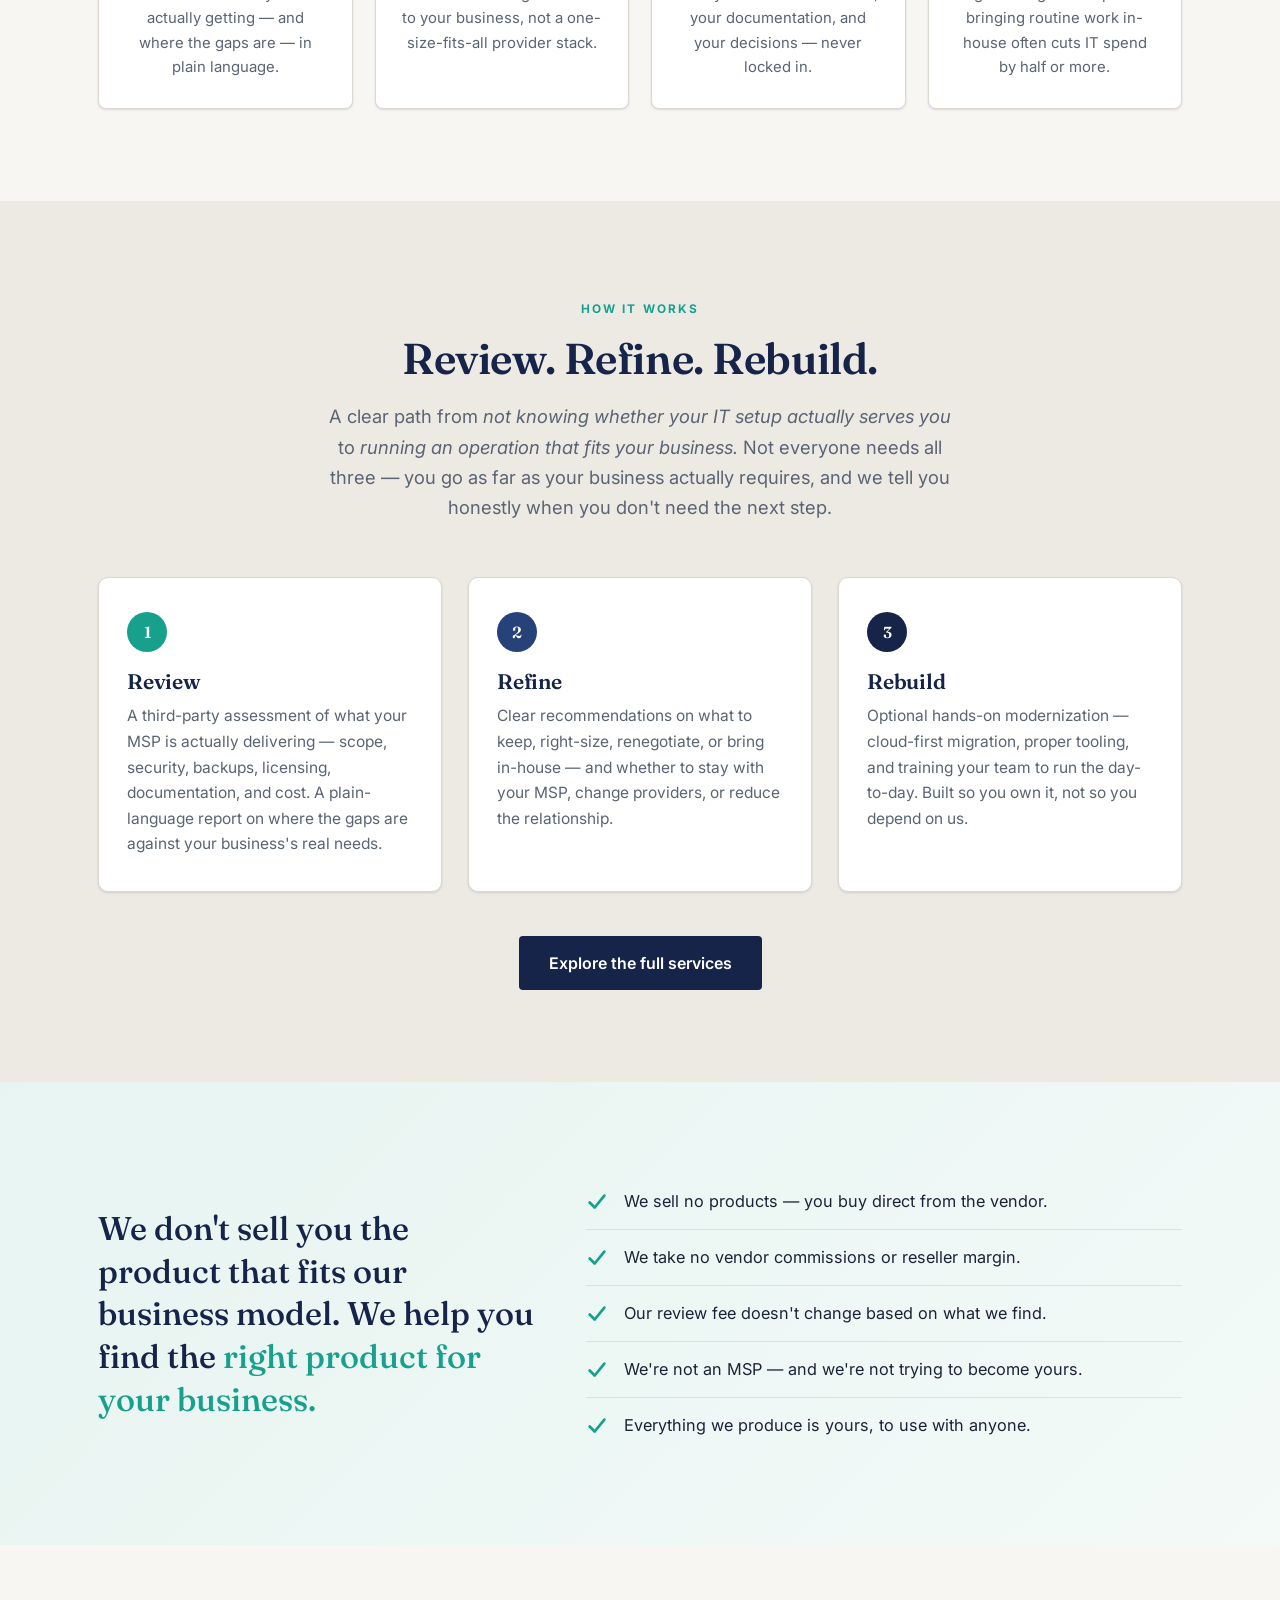
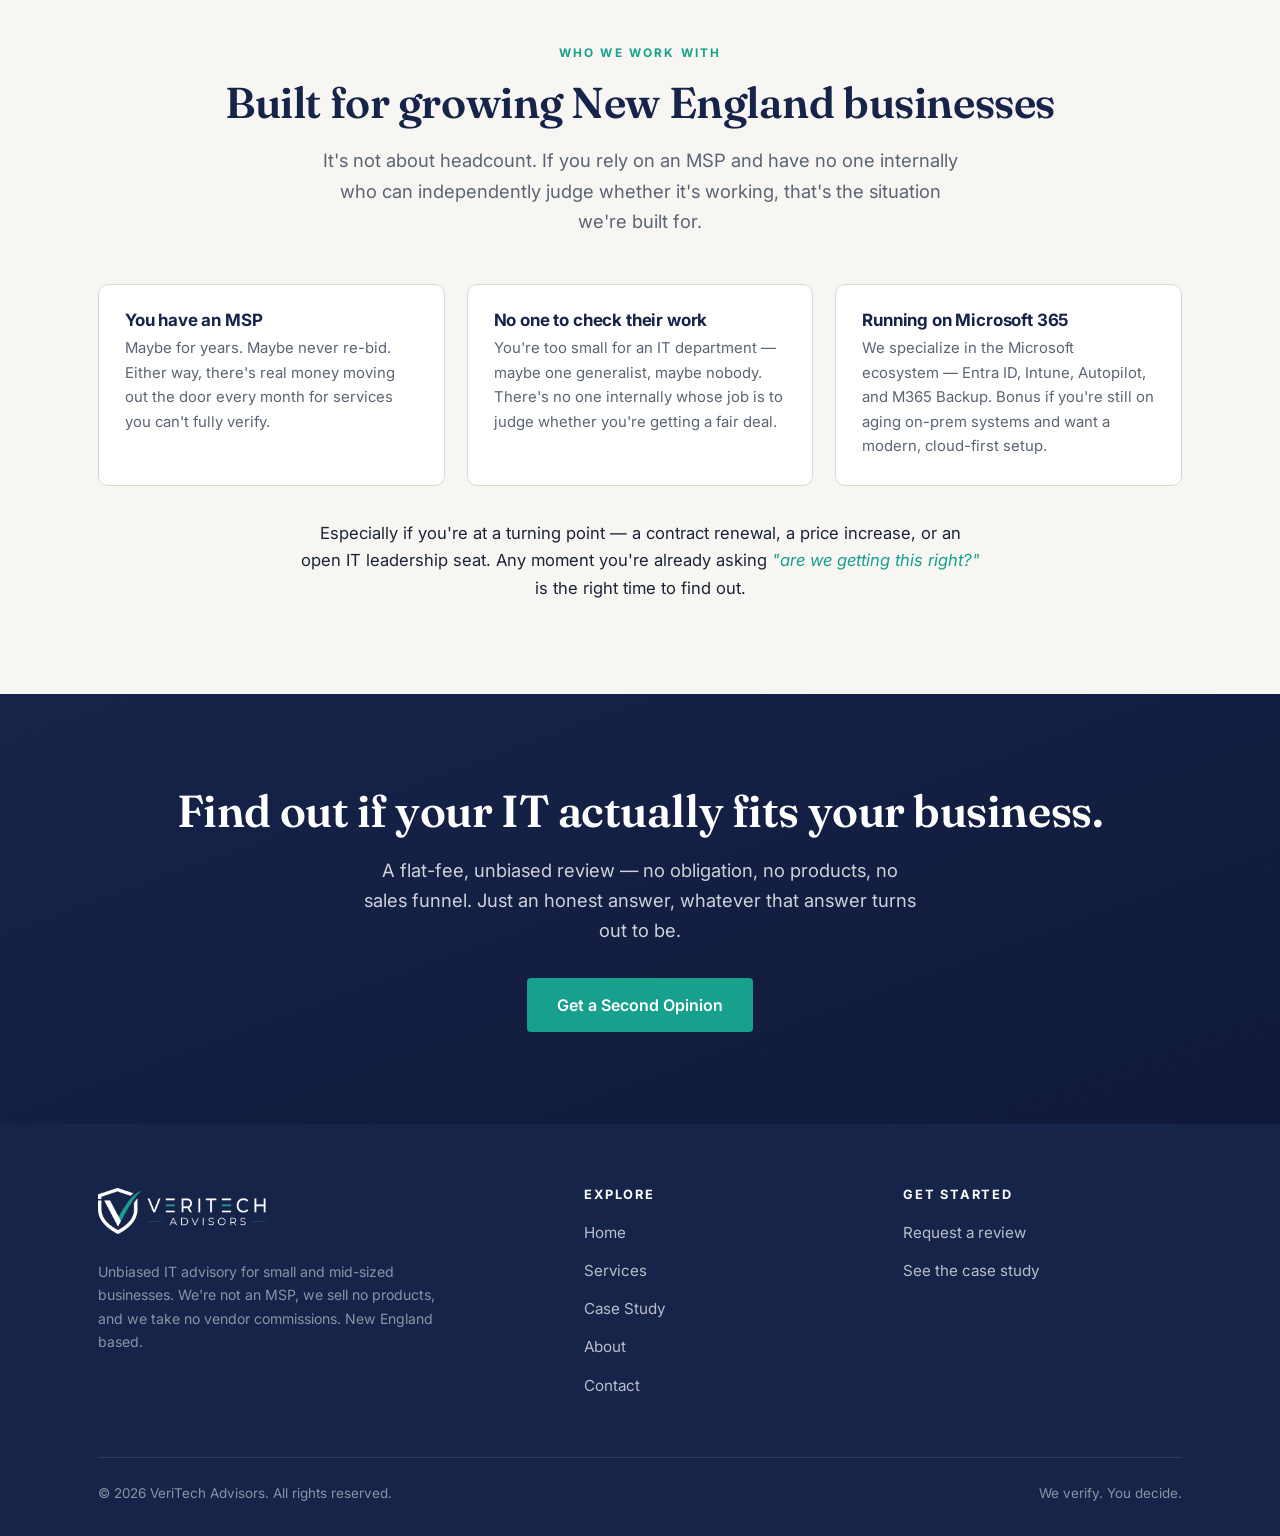
==== commit e7b1d953: "Add files via upload" ====
--- a/index.html
+++ b/index.html
@@ -51,7 +51,6 @@
   color: var(--teal-bright); padding: 7px 15px; border-radius: 100px;
   font-size: .82rem; font-weight: 600; margin-bottom: 26px;
 }
-.hero-badge .dot { width: 7px; height: 7px; border-radius: 50%; background: var(--teal-bright); }
 
 .contrast-strip { background: var(--navy); color: var(--white); }
 .contrast-strip .wrap { display: grid; grid-template-columns: 1fr 1fr; }
@@ -144,7 +143,7 @@
 <section class="hero">
   <div class="wrap hero-grid">
     <div class="hero-inner">
-      <span class="hero-badge"><span class="dot"></span> Vendor-neutral · No commissions · Not an MSP</span>
+      <span class="hero-badge">Vendor-neutral · No commissions · Not an MSP</span>
       <h1>Get an unbiased review of your MSP relationship.<br><span class="accent">Most businesses outsource more than they need to.</span><span class="accent-kicker">Yours might too&hellip;</span></h1>
       <p class="hero-lead">We're not a managed service provider. We assess what your MSP actually delivers, what your business actually needs, and where the two don't match. You get a plain-language report and a clear set of options, with no products to sell you and no stake in what you decide. Sometimes the honest answer is: don't change a thing.</p>
       <div class="hero-cta">
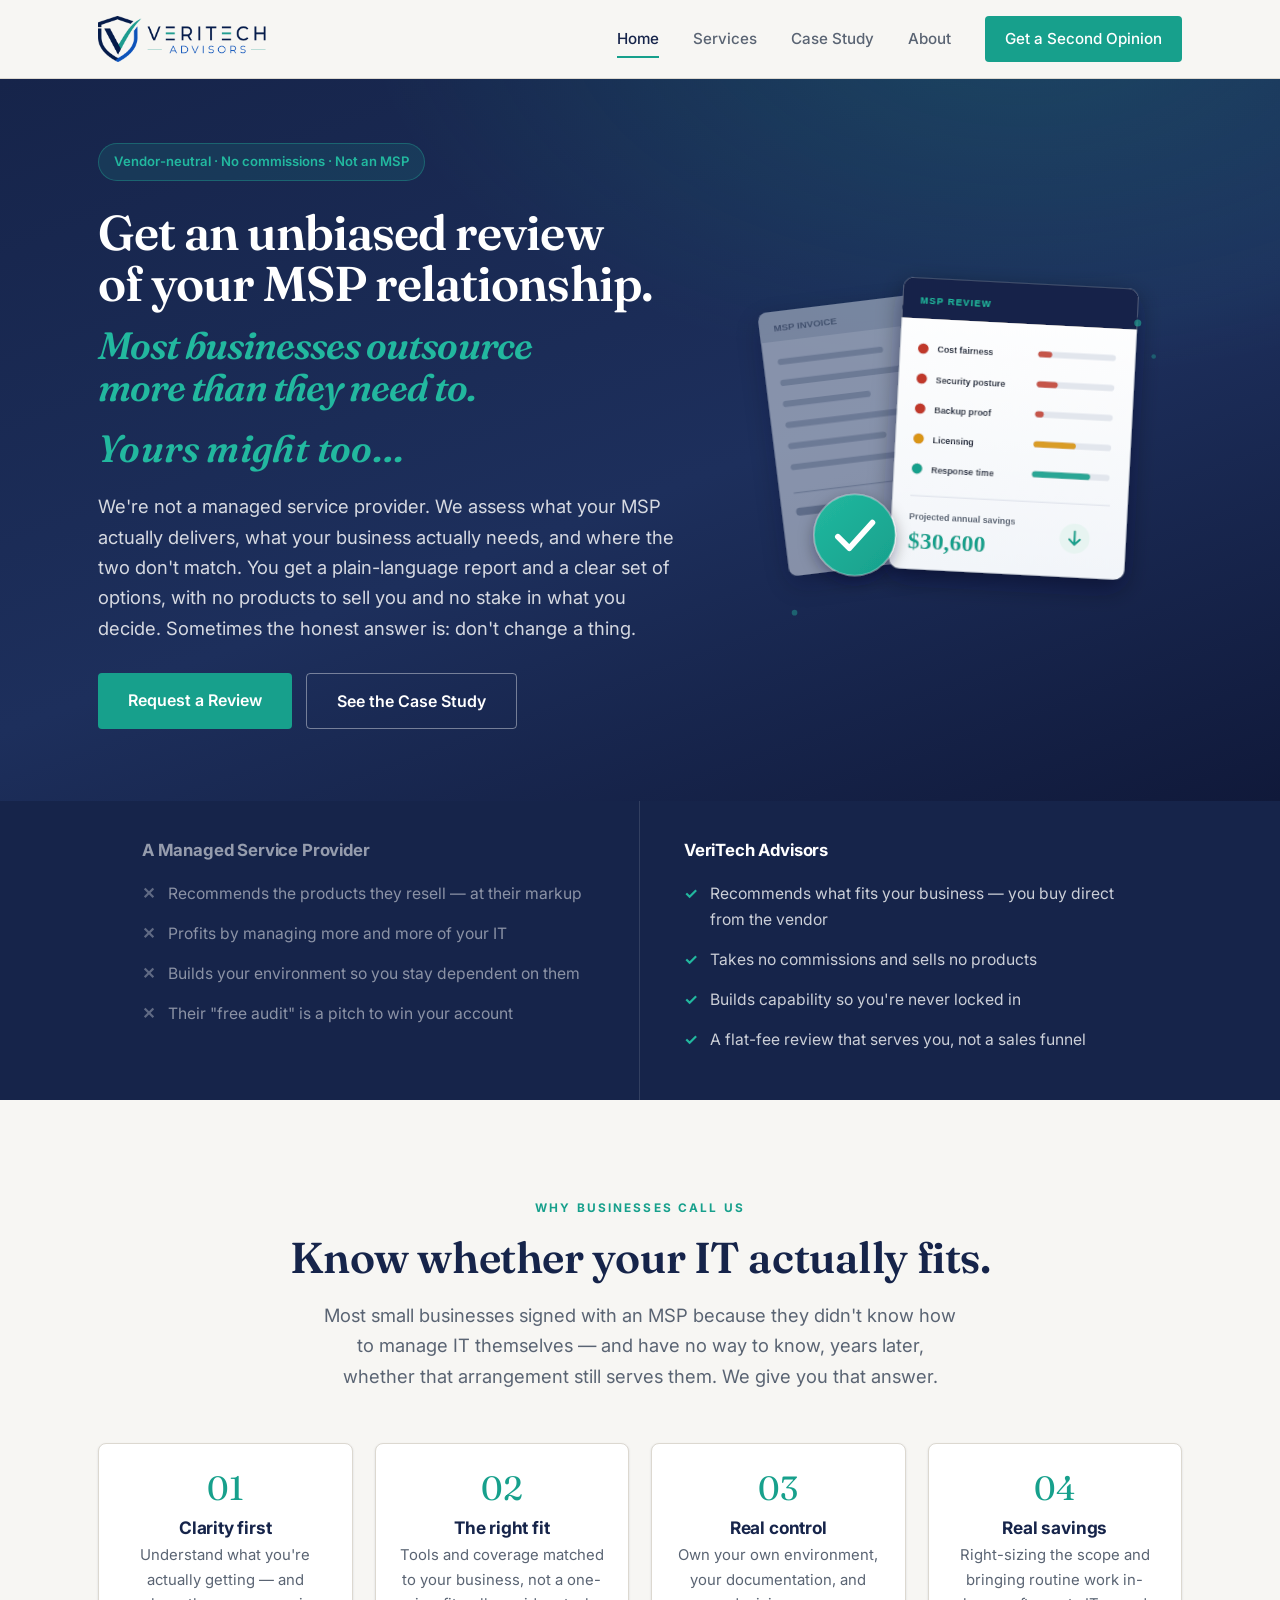
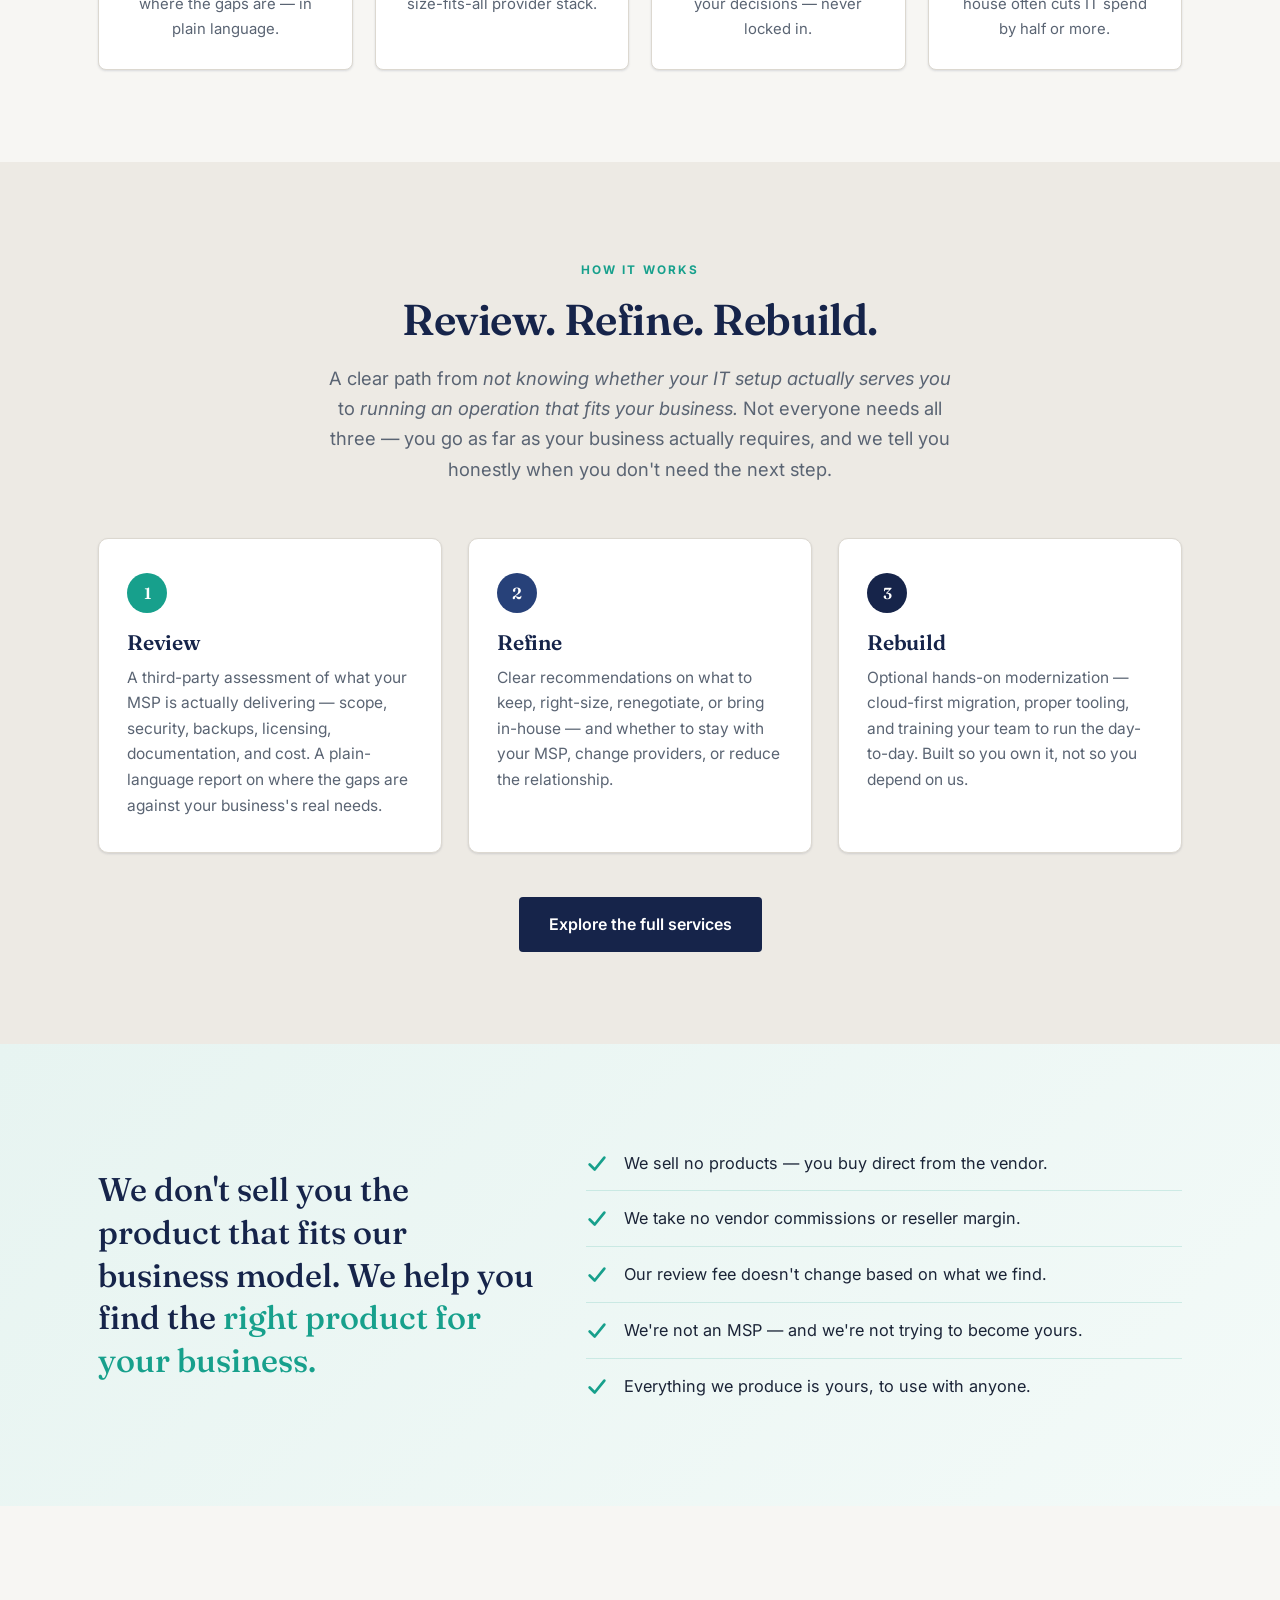
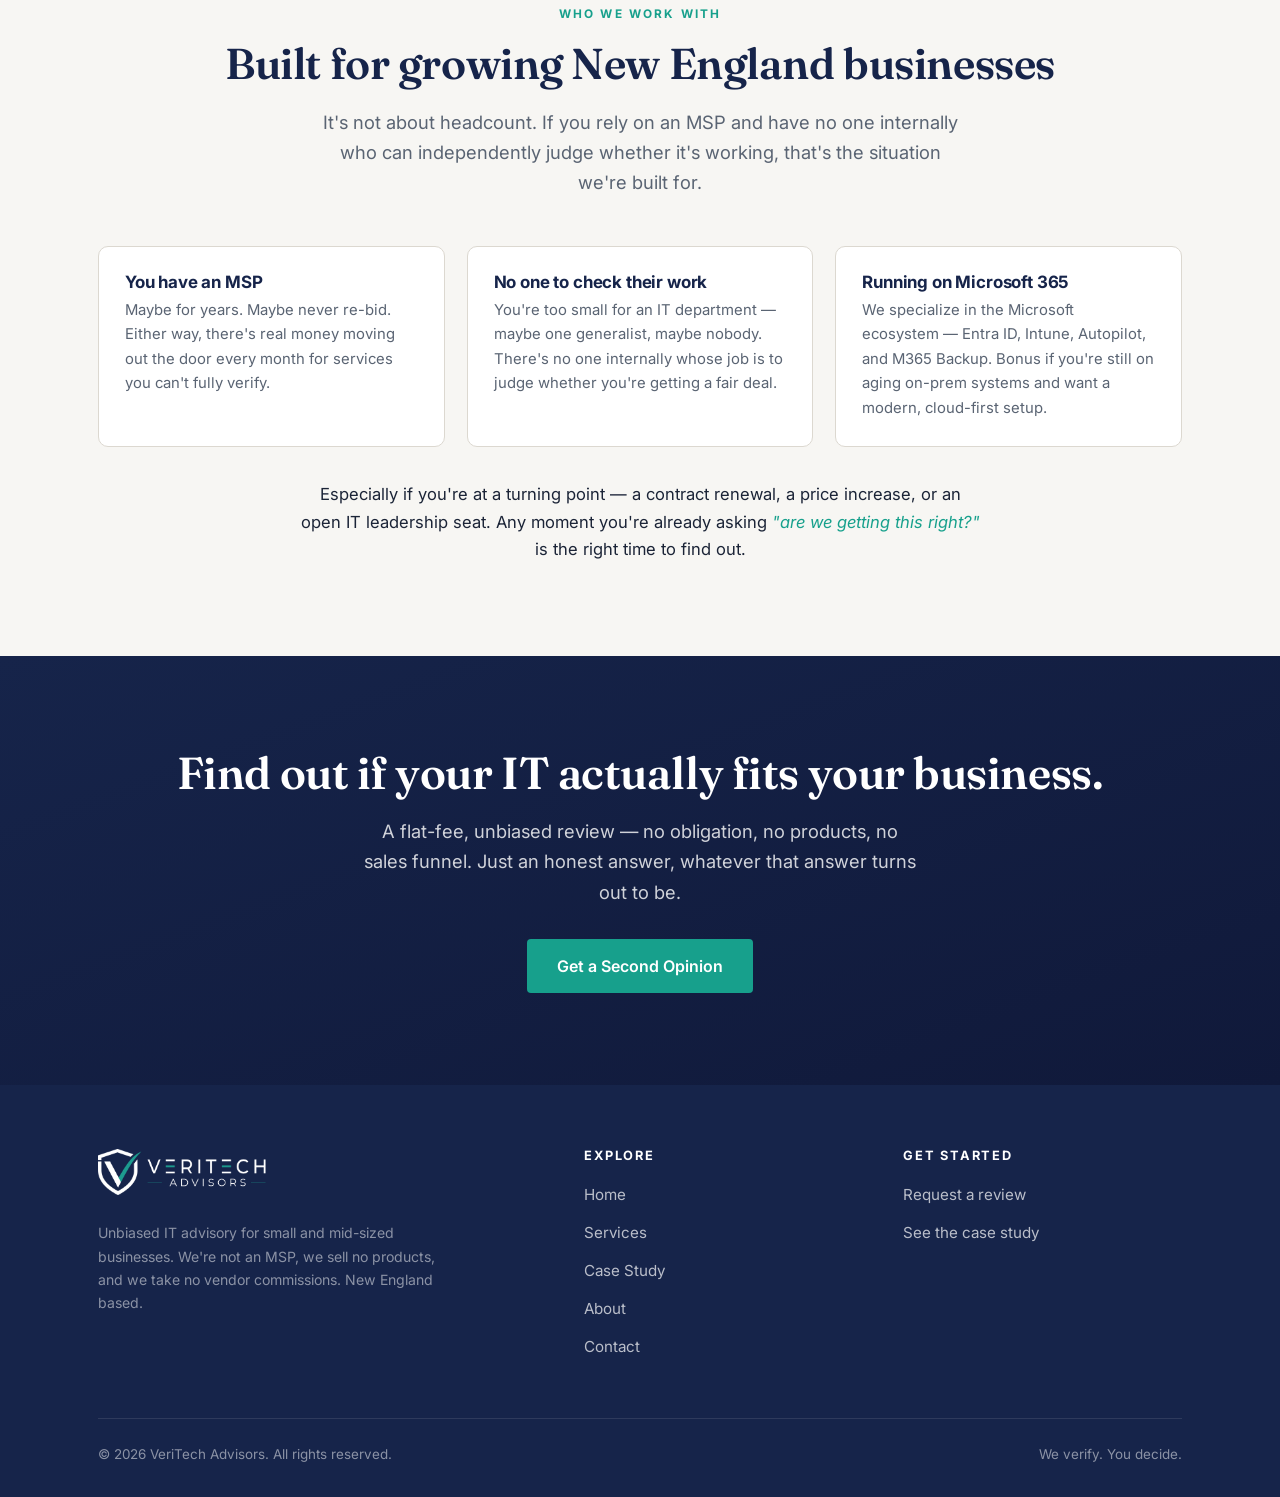
==== commit b4a14443: "Add files via upload" ====
--- a/index.html
+++ b/index.html
@@ -17,13 +17,13 @@
     linear-gradient(160deg, var(--navy) 0%, var(--navy-800) 55%, #10193a 100%);
   color: var(--white); padding: 64px 0 72px; position: relative; overflow: hidden;
 }
-.hero-grid { display: grid; grid-template-columns: minmax(0, 1fr) 380px; gap: 40px; align-items: center; }
+.hero-grid { display: grid; grid-template-columns: minmax(0, 1fr) 460px; gap: 40px; align-items: center; }
 .hero-inner { max-width: none; }
 .hero-visual { display: flex; justify-content: center; align-items: center; }
-.hero-visual img { width: 100%; max-width: 430px; height: auto; }
+.hero-visual img { width: 100%; max-width: 500px; height: auto; }
 .hero h1 {
   color: var(--white);
-  font-size: clamp(2.2rem, 4.6vw, 3.5rem);
+  font-size: clamp(2rem, 4vw, 3.05rem);
   line-height: 1.06;
   letter-spacing: -.02em;
   text-wrap: balance;
@@ -105,14 +105,14 @@
 
 /* squeeze zone: shrink the visual so the headline keeps room */
 @media (max-width: 1080px) and (min-width: 881px) {
-  .hero-grid { grid-template-columns: minmax(0, 1fr) 300px; gap: 32px; }
-  .hero-visual img { max-width: 300px; }
+  .hero-grid { grid-template-columns: minmax(0, 1fr) 340px; gap: 32px; }
+  .hero-visual img { max-width: 340px; }
 }
 
 @media (max-width: 880px) {
   .hero-grid { grid-template-columns: 1fr; gap: 44px; }
   .hero-visual { order: -1; }
-  .hero-visual img { max-width: 330px; }
+  .hero-visual img { max-width: 380px; }
   .contrast-strip .wrap { grid-template-columns: 1fr; }
   .contrast-col:first-child { border-right: 0; border-bottom: 1px solid rgba(255,255,255,.12); }
   .props { grid-template-columns: 1fr 1fr; }
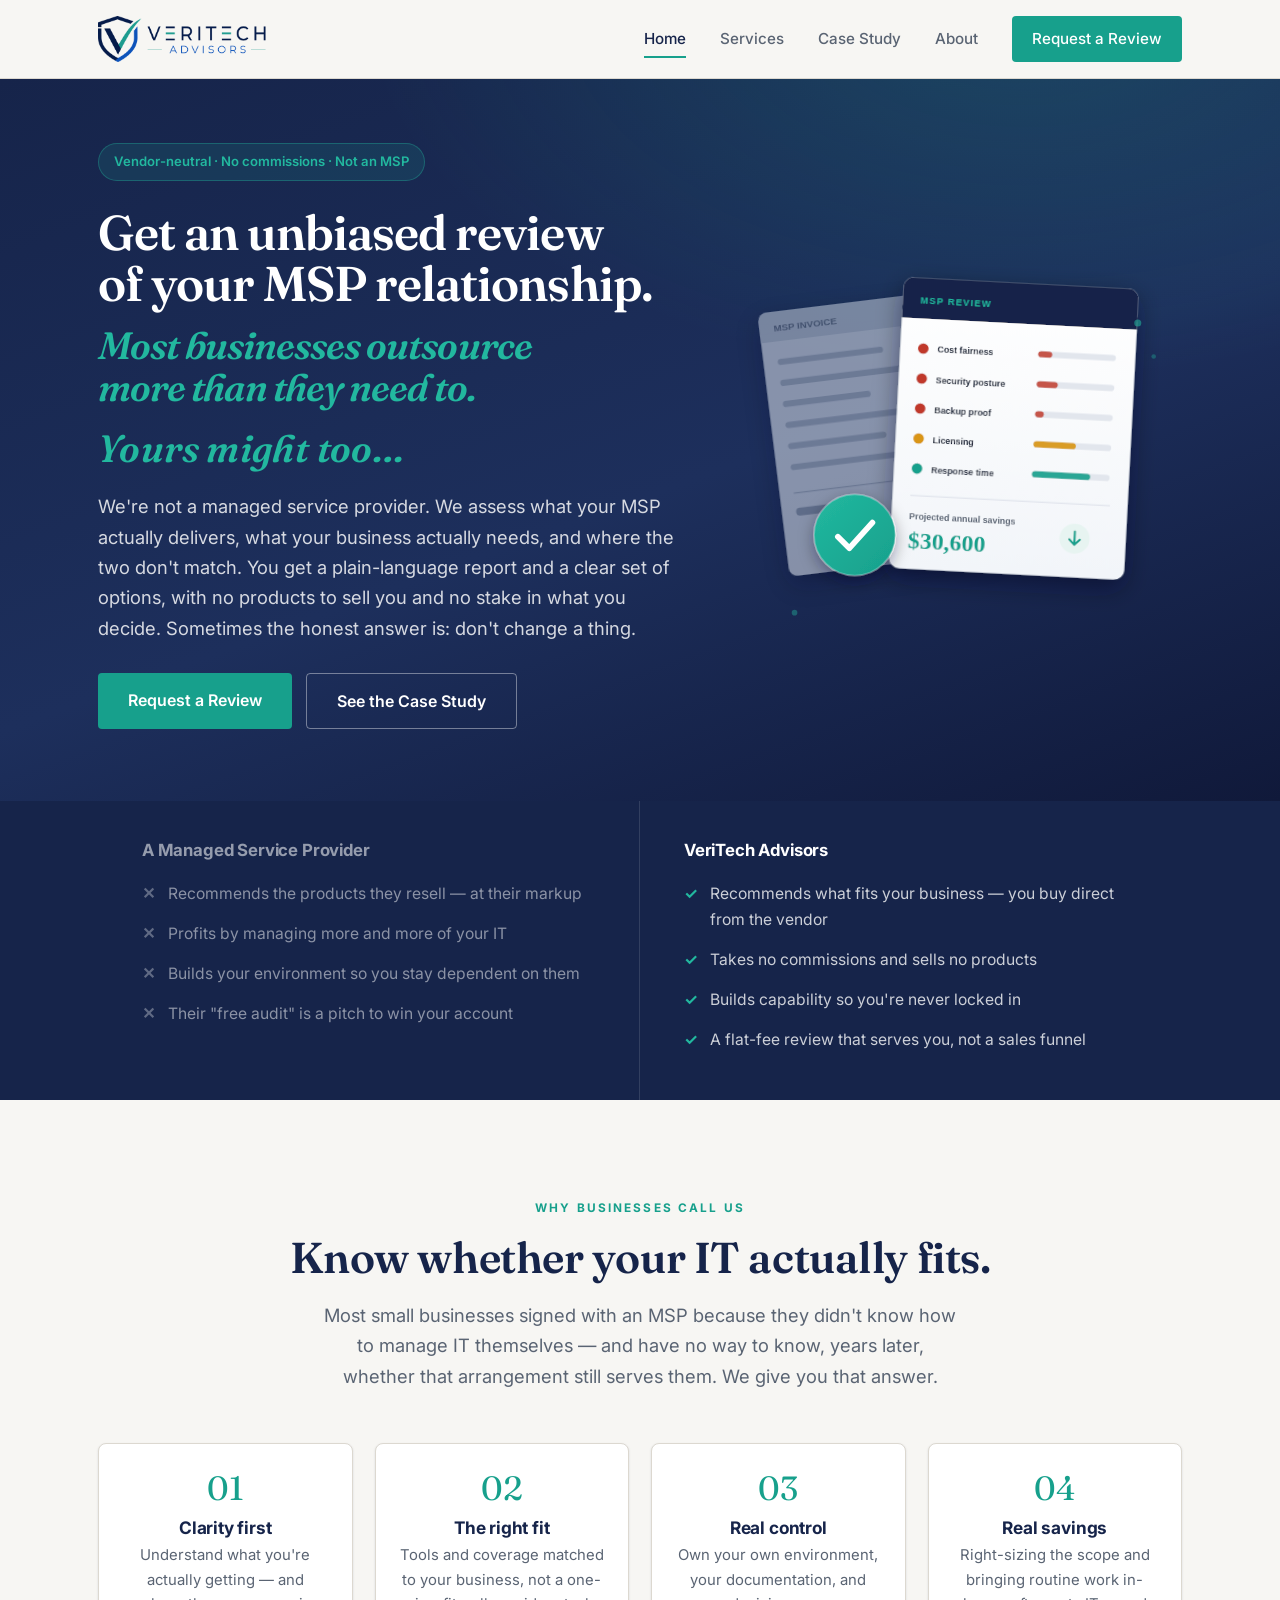
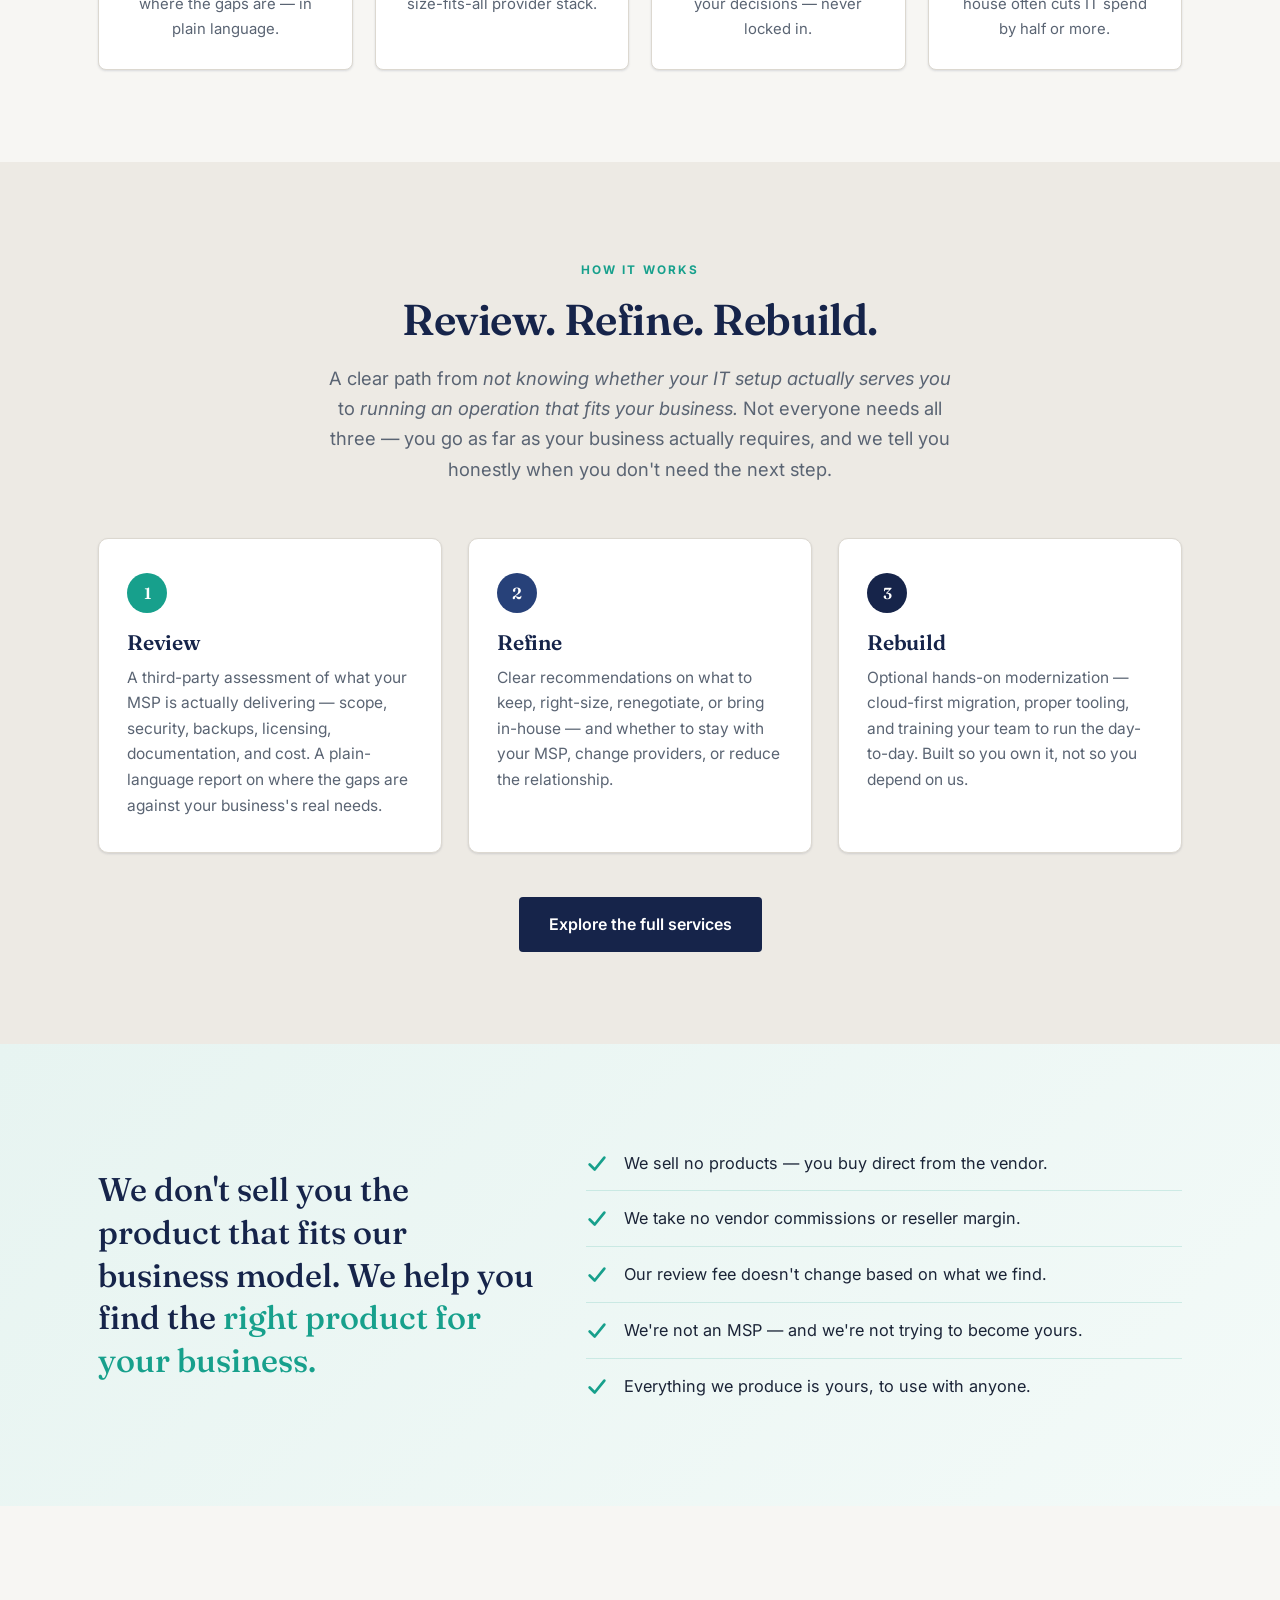
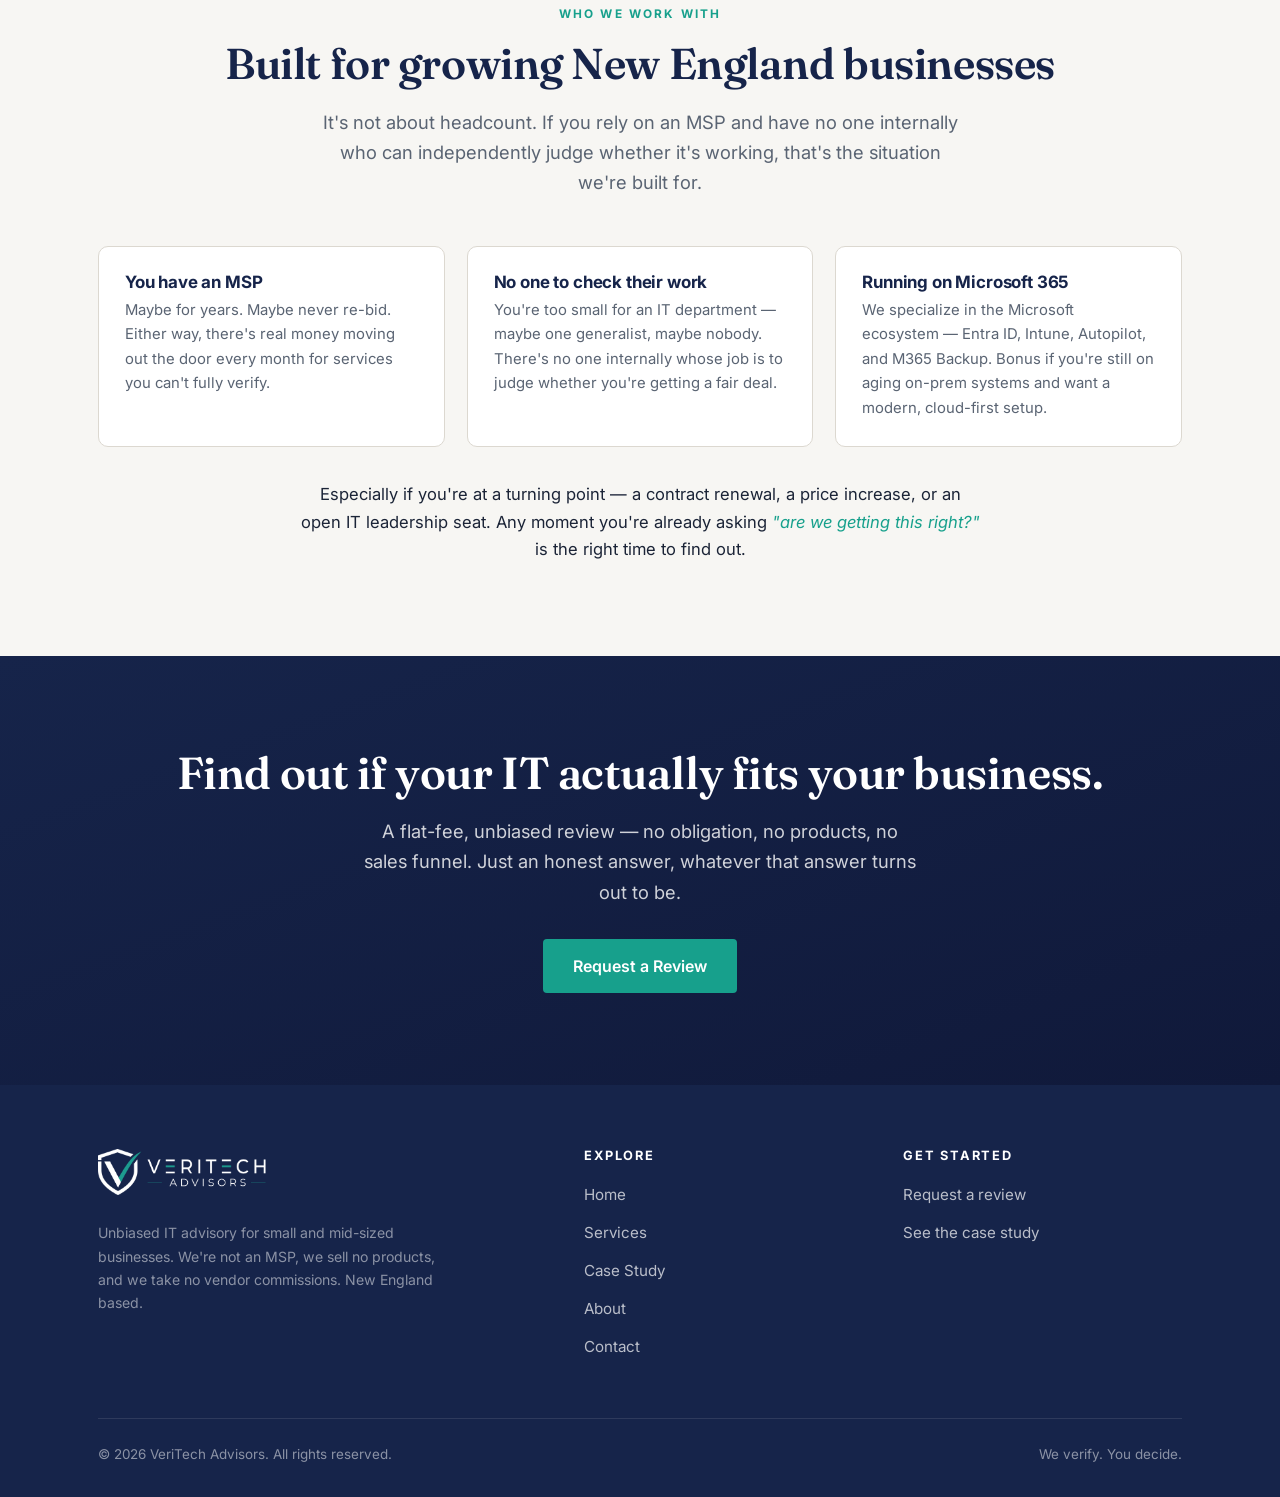
==== commit 1c031bc6: "Add files via upload" ====
--- a/index.html
+++ b/index.html
@@ -135,7 +135,7 @@
       <a href="services.html">Services</a>
       <a href="case-study.html">Case Study</a>
       <a href="about.html">About</a>
-      <a href="contact.html" class="nav-cta">Get a Second Opinion</a>
+      <a href="contact.html" class="nav-cta">Request a Review</a>
     </nav>
   </div>
 </header>
@@ -233,7 +233,7 @@
   </div>
 </section>
 
-<section class="section">
+<section class="section" id="who-we-work-with">
   <div class="wrap center">
     <span class="eyebrow">Who we work with</span>
     <h2 class="section-title">Built for growing New England businesses</h2>
@@ -260,7 +260,7 @@
   <div class="wrap">
     <h2>Find out if your IT actually fits your business.</h2>
     <p>A flat-fee, unbiased review — no obligation, no products, no sales funnel. Just an honest answer, whatever that answer turns out to be.</p>
-    <a href="contact.html" class="btn btn-primary">Get a Second Opinion</a>
+    <a href="contact.html" class="btn btn-primary">Request a Review</a>
   </div>
 </section>
 
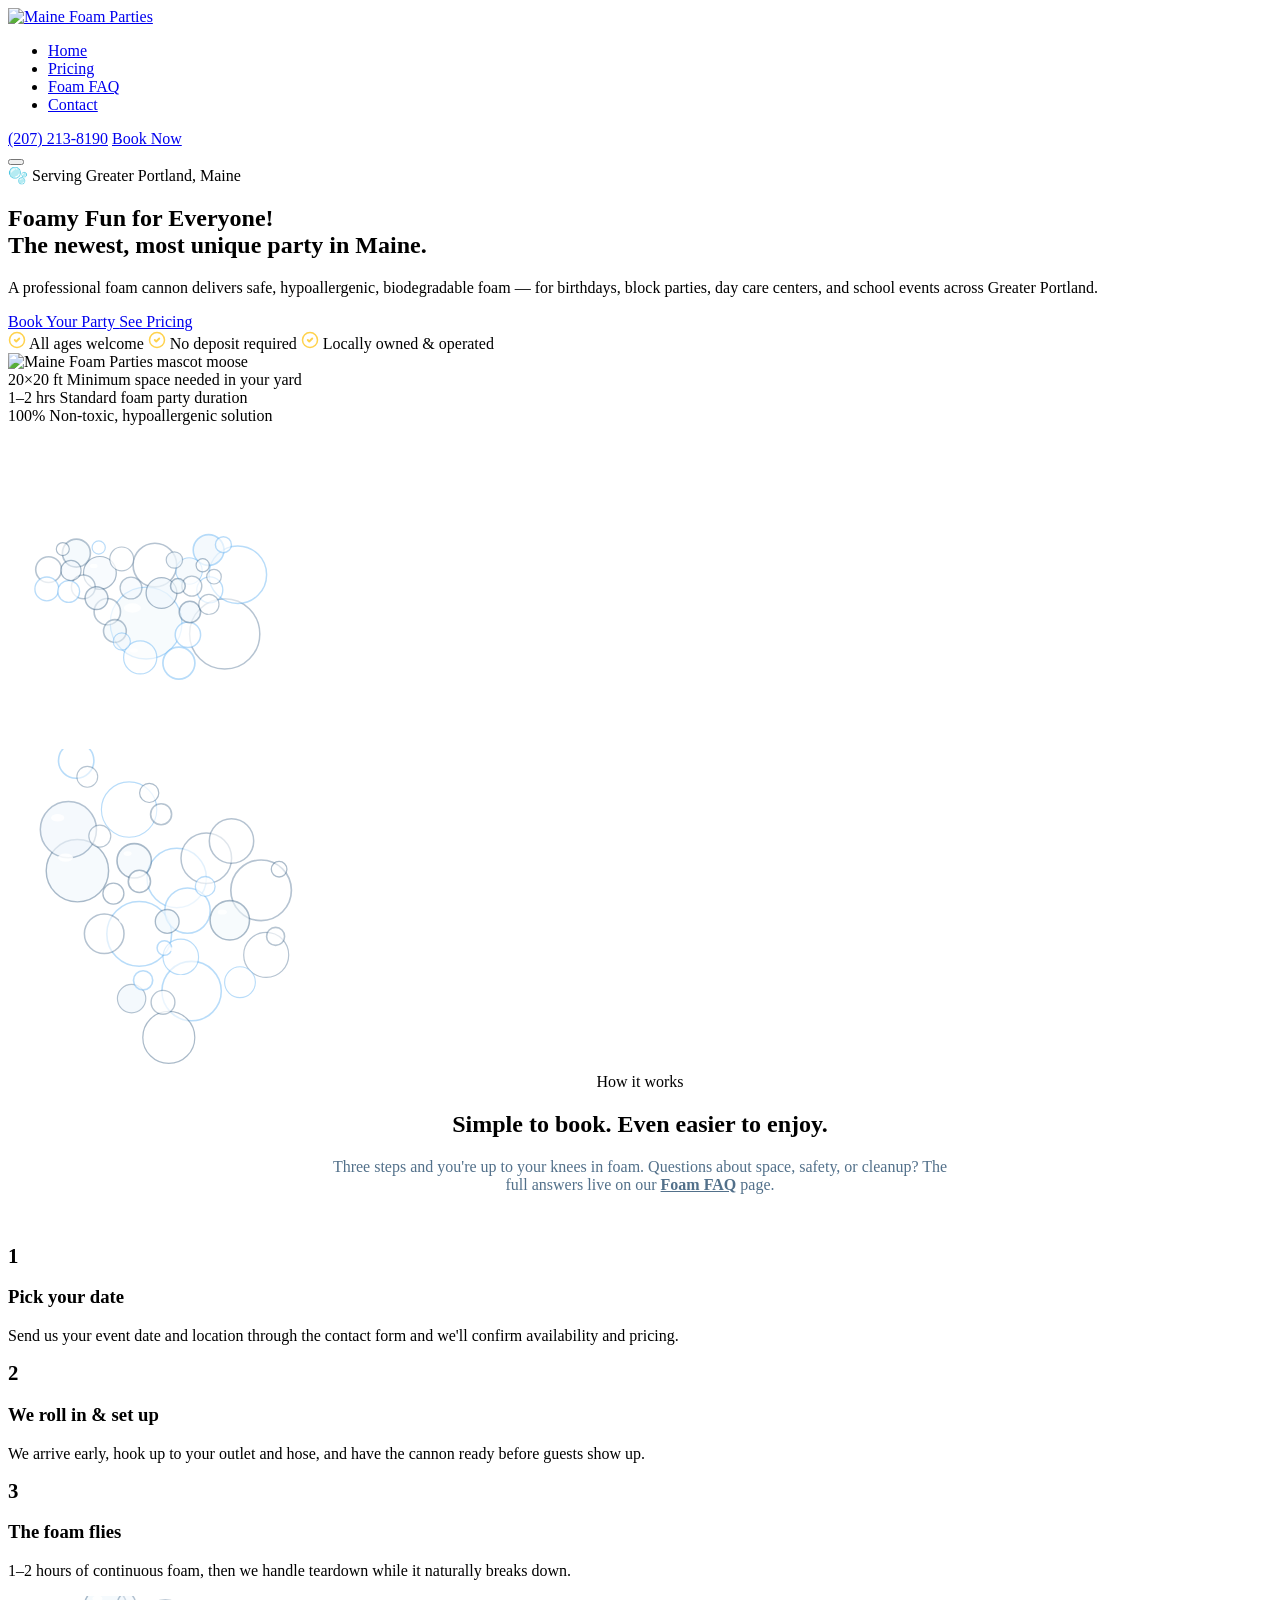
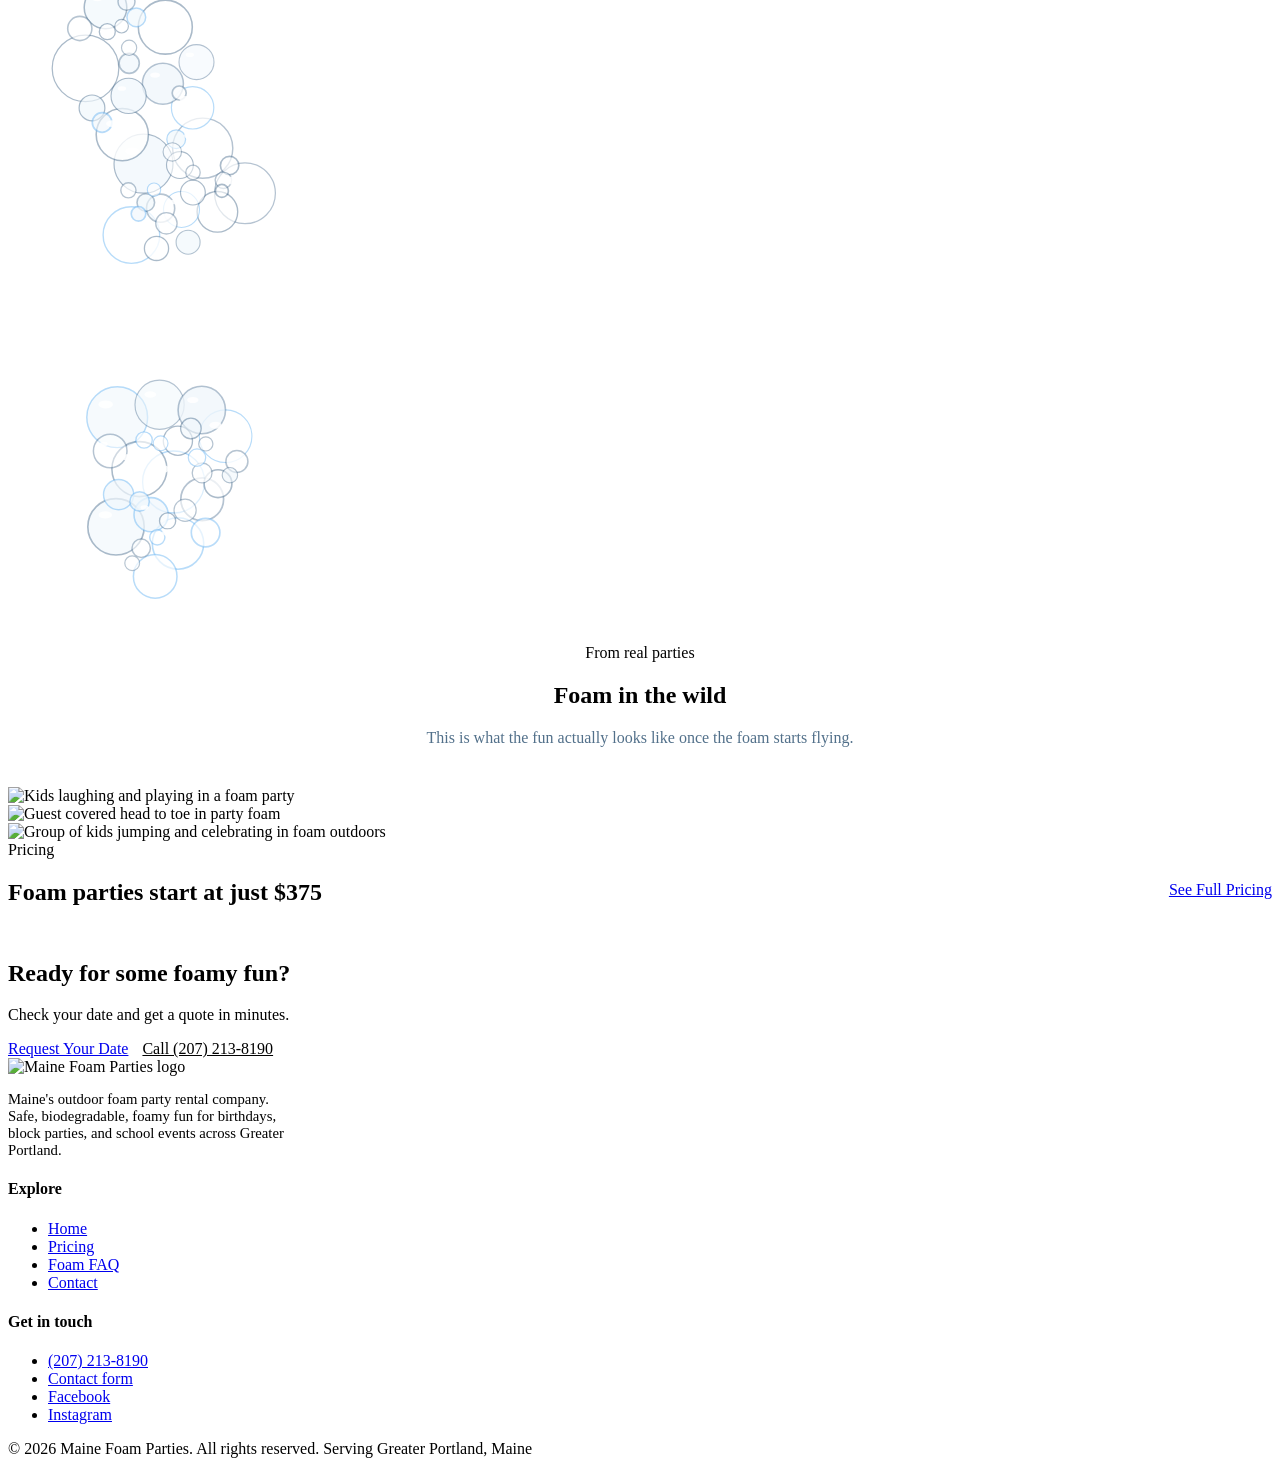
==== commit 6b6f65b3: "Add files via upload" ====
--- a/index.html
+++ b/index.html
@@ -3,304 +3,392 @@
 <head>
 <meta charset="UTF-8">
 <meta name="viewport" content="width=device-width, initial-scale=1.0">
-<title>VeriTech Advisors — Unbiased IT Advisory</title>
-<meta name="description" content="An unbiased, third-party review of your MSP relationship. We're not an MSP and we sell no products — just an honest answer on whether your IT actually fits your business. New England based.">
+<title>Maine Foam Parties | Outdoor Foam Party Rentals in Maine</title>
+<meta name="description" content="Maine's foam party rental company. We bring the foam cannon, you bring the backyard. Safe, biodegradable, all-ages foamy fun across Maine.">
 <link rel="preconnect" href="https://fonts.googleapis.com">
-<link rel="preconnect" href="https://fonts.gstatic.com" crossorigin>
-<link href="https://fonts.googleapis.com/css2?family=Fraunces:opsz,wght@9..144,400;9..144,500;9..144,600&family=Inter:wght@400;500;600;700&display=swap" rel="stylesheet">
-<link rel="icon" type="image/png" href="assets/mark.png">
-<link rel="stylesheet" href="styles.css">
-<style>
-.hero {
-  background:
-    radial-gradient(1100px 620px at 80% -10%, rgba(34,184,159,.20), transparent 60%),
-    linear-gradient(160deg, var(--navy) 0%, var(--navy-800) 55%, #10193a 100%);
-  color: var(--white); padding: 64px 0 72px; position: relative; overflow: hidden;
-}
-.hero-grid { display: grid; grid-template-columns: minmax(0, 1fr) 460px; gap: 40px; align-items: center; }
-.hero-inner { max-width: none; }
-.hero-visual { display: flex; justify-content: center; align-items: center; }
-.hero-visual img { width: 100%; max-width: 500px; height: auto; }
-.hero h1 {
-  color: var(--white);
-  font-size: clamp(2rem, 4vw, 3.05rem);
-  line-height: 1.06;
-  letter-spacing: -.02em;
-  text-wrap: balance;
-}
-.hero h1 .accent {
-  display: block;
-  font-size: .78em;
-  line-height: 1.12;
-  margin-top: .38em;
-}
-.hero h1 .accent-kicker {
-  display: block;
-  font-size: .78em;
-  font-style: italic;
-  color: var(--teal-bright);
-  letter-spacing: .01em;
-  margin-top: .5em;
-}
-.hero h1 .accent { color: var(--teal-bright); font-style: italic; }
-.hero-lead { font-size: 1.15rem; color: rgba(255,255,255,.82); margin: 22px 0 30px; max-width: 620px; }
-.hero-cta { display: flex; gap: 14px; flex-wrap: wrap; }
-.hero-badge {
-  display: inline-flex; align-items: center; gap: 9px;
-  background: rgba(34,184,159,.13); border: 1px solid rgba(34,184,159,.34);
-  color: var(--teal-bright); padding: 7px 15px; border-radius: 100px;
-  font-size: .82rem; font-weight: 600; margin-bottom: 26px;
-}
-
-.contrast-strip { background: var(--navy); color: var(--white); }
-.contrast-strip .wrap { display: grid; grid-template-columns: 1fr 1fr; }
-.contrast-col { padding: 40px 44px; }
-.contrast-col:first-child { border-right: 1px solid rgba(255,255,255,.12); }
-.contrast-col h3 { color: var(--white); font-size: 1.05rem; margin-bottom: 14px; font-family: var(--font-body); font-weight: 700; }
-.contrast-col.them h3 { color: rgba(255,255,255,.55); }
-.contrast-col ul { list-style: none; }
-.contrast-col li { padding: 7px 0 7px 26px; position: relative; font-size: .98rem; color: rgba(255,255,255,.78); }
-.contrast-col.them li { color: rgba(255,255,255,.5); }
-.contrast-col.us li::before { content: '✓'; position: absolute; left: 0; color: var(--teal-bright); font-weight: 700; }
-.contrast-col.them li::before { content: '✕'; position: absolute; left: 0; color: rgba(255,255,255,.32); font-weight: 700; }
-
-.props { display: grid; grid-template-columns: repeat(4, 1fr); gap: 22px; margin-top: 52px; }
-.prop { background: var(--white); border: 1px solid var(--line); border-radius: 8px; padding: 28px 24px; box-shadow: var(--shadow-sm); }
-.prop .num { font-family: var(--font-display); font-size: 2.1rem; color: var(--teal); line-height: 1; }
-.prop h3 { font-size: 1.08rem; margin: 12px 0 6px; font-family: var(--font-body); font-weight: 700; }
-.prop p { font-size: .93rem; color: var(--muted); }
-
-.process-grid { display: grid; grid-template-columns: repeat(3, 1fr); gap: 26px; margin-top: 54px; }
-.step { padding: 34px 28px; background: var(--white); border-radius: 10px; border: 1px solid var(--line); box-shadow: var(--shadow-sm); text-align: left; }
-.step-mark { font-family: var(--font-display); font-size: 1rem; font-weight: 600; color: var(--white); background: var(--teal); width: 40px; height: 40px; border-radius: 50%; display: flex; align-items: center; justify-content: center; margin-bottom: 18px; }
-.step:nth-child(2) .step-mark { background: var(--navy-700); }
-.step:nth-child(3) .step-mark { background: var(--navy); }
-.step h3 { font-size: 1.32rem; margin-bottom: 10px; }
-.step p { color: var(--muted); font-size: .97rem; }
-
-.indep { background: linear-gradient(135deg, var(--teal-soft), #f3faf8); }
-.indep-inner { display: grid; grid-template-columns: .85fr 1.15fr; gap: 48px; align-items: center; }
-.indep blockquote { font-family: var(--font-display); font-size: clamp(1.5rem, 3vw, 2.05rem); color: var(--navy); line-height: 1.3; font-weight: 500; }
-.indep blockquote .hl { color: var(--teal); }
-.pledge { list-style: none; }
-.pledge li { padding: 14px 0 14px 38px; position: relative; border-bottom: 1px solid rgba(23,160,140,.16); font-size: 1.02rem; }
-.pledge li:last-child { border-bottom: 0; }
-.pledge li::before {
-  content: ''; position: absolute; left: 0; top: 17px;
-  width: 22px; height: 22px;
-  background-image: url("data:image/svg+xml;charset=utf-8,%3Csvg xmlns='http://www.w3.org/2000/svg' viewBox='0 0 24 24' fill='none' stroke='%2317a08c' stroke-width='3' stroke-linecap='round' stroke-linejoin='round'%3E%3Cpath d='M4 12.5 L9.5 18 L20 5'/%3E%3C/svg%3E");
-  background-repeat: no-repeat; background-size: contain;
-}
-
-.fit { display: grid; grid-template-columns: repeat(3,1fr); gap: 22px; margin-top: 48px; text-align: left; }
-.fit-card { padding: 26px; border-radius: 10px; border: 1px solid var(--line); background: var(--white); }
-.fit-card h3 { font-size: 1.06rem; font-family: var(--font-body); font-weight: 700; margin-bottom: 6px; }
-.fit-card p { font-size: .93rem; color: var(--muted); }
-.fit-timing { max-width: 680px; margin: 34px auto 0; text-align: center; font-size: 1.04rem; color: var(--ink); }
-.fit-timing em { color: var(--teal); font-style: italic; }
-
-.cta-band { background: linear-gradient(160deg, var(--navy), #10193a); color: var(--white); text-align: center; }
-.cta-band h2 { color: var(--white); font-size: clamp(1.9rem, 3.6vw, 2.8rem); }
-.cta-band p { color: rgba(255,255,255,.8); font-size: 1.15rem; max-width: 560px; margin: 18px auto 32px; }
-
-/* squeeze zone: shrink the visual so the headline keeps room */
-@media (max-width: 1080px) and (min-width: 881px) {
-  .hero-grid { grid-template-columns: minmax(0, 1fr) 340px; gap: 32px; }
-  .hero-visual img { max-width: 340px; }
-}
-
-@media (max-width: 880px) {
-  .hero-grid { grid-template-columns: 1fr; gap: 44px; }
-  .hero-visual { order: -1; }
-  .hero-visual img { max-width: 380px; }
-  .contrast-strip .wrap { grid-template-columns: 1fr; }
-  .contrast-col:first-child { border-right: 0; border-bottom: 1px solid rgba(255,255,255,.12); }
-  .props { grid-template-columns: 1fr 1fr; }
-  .process-grid, .fit { grid-template-columns: 1fr; }
-  .indep-inner { grid-template-columns: 1fr; gap: 28px; }
-}
-@media (max-width: 480px) { .props { grid-template-columns: 1fr; } }
-</style>
+<link rel="stylesheet" href="css/style.css">
 </head>
 <body>
 
 <header class="site-header">
-  <div class="wrap nav">
-    <a href="index.html" class="brand"><img src="assets/logo.png" alt="VeriTech Advisors"></a>
-    <button class="nav-toggle" aria-label="Menu" onclick="document.getElementById('navlinks').classList.toggle('open')">
+  <div class="container nav" id="mainNav">
+    <a href="index.html" class="nav-logo">
+      <img src="assets/Text_web.png" alt="Maine Foam Parties">
+    </a>
+    <nav>
+      <ul class="nav-links">
+        <li><a href="index.html" class="active">Home</a></li>
+        <li><a href="pricing.html">Pricing</a></li>
+        <li><a href="faq.html">Foam FAQ</a></li>
+        <li><a href="contact.html">Contact</a></li>
+      </ul>
+    </nav>
+    <div class="nav-cta">
+      <a href="tel:2072138190" class="nav-phone">(207) 213-8190</a>
+      <a href="contact.html" class="btn btn-navy">Book Now</a>
+    </div>
+    <button class="nav-toggle" aria-label="Toggle menu" aria-expanded="false">
       <span></span><span></span><span></span>
     </button>
-    <nav class="nav-links" id="navlinks">
-      <a href="index.html" class="active">Home</a>
-      <a href="services.html">Services</a>
-      <a href="case-study.html">Case Study</a>
-      <a href="about.html">About</a>
-      <a href="contact.html" class="nav-cta">Request a Review</a>
-    </nav>
   </div>
 </header>
 
-<section class="hero">
-  <div class="wrap hero-grid">
-    <div class="hero-inner">
-      <span class="hero-badge">Vendor-neutral · No commissions · Not an MSP</span>
-      <h1>Get an unbiased review of your MSP relationship.<br><span class="accent">Most businesses outsource more than they need to.</span><span class="accent-kicker">Yours might too&hellip;</span></h1>
-      <p class="hero-lead">We're not a managed service provider. We assess what your MSP actually delivers, what your business actually needs, and where the two don't match. You get a plain-language report and a clear set of options, with no products to sell you and no stake in what you decide. Sometimes the honest answer is: don't change a thing.</p>
-      <div class="hero-cta">
-        <a href="contact.html" class="btn btn-primary">Request a Review</a>
-        <a href="case-study.html" class="btn btn-ghost">See the Case Study</a>
-      </div>
-    </div>
-    <div class="hero-visual">
-      <img src="assets/hero.svg" alt="An MSP relationship being assessed against a scorecard of business needs">
-    </div>
-  </div>
-</section>
-
-<section class="contrast-strip">
-  <div class="wrap">
-    <div class="contrast-col them">
-      <h3>A Managed Service Provider</h3>
-      <ul>
-        <li>Recommends the products they resell — at their markup</li>
-        <li>Profits by managing more and more of your IT</li>
-        <li>Builds your environment so you stay dependent on them</li>
-        <li>Their "free audit" is a pitch to win your account</li>
-      </ul>
-    </div>
-    <div class="contrast-col us">
-      <h3>VeriTech Advisors</h3>
-      <ul>
-        <li>Recommends what fits your business — you buy direct from the vendor</li>
-        <li>Takes no commissions and sells no products</li>
-        <li>Builds capability so you're never locked in</li>
-        <li>A flat-fee review that serves you, not a sales funnel</li>
-      </ul>
-    </div>
-  </div>
-</section>
-
-<section class="section">
-  <div class="wrap center">
-    <span class="eyebrow">Why businesses call us</span>
-    <h2 class="section-title">Know whether your IT actually fits.</h2>
-    <p class="section-lead">Most small businesses signed with an MSP because they didn't know how to manage IT themselves — and have no way to know, years later, whether that arrangement still serves them. We give you that answer.</p>
-    <div class="props">
-      <div class="prop reveal"><div class="num">01</div><h3>Clarity first</h3><p>Understand what you're actually getting — and where the gaps are — in plain language.</p></div>
-      <div class="prop reveal"><div class="num">02</div><h3>The right fit</h3><p>Tools and coverage matched to your business, not a one-size-fits-all provider stack.</p></div>
-      <div class="prop reveal"><div class="num">03</div><h3>Real control</h3><p>Own your own environment, your documentation, and your decisions — never locked in.</p></div>
-      <div class="prop reveal"><div class="num">04</div><h3>Real savings</h3><p>Right-sizing the scope and bringing routine work in-house often cuts IT spend by half or more.</p></div>
-    </div>
-  </div>
-</section>
-
-<section class="section" style="background:var(--sand-deep);">
-  <div class="wrap center">
-    <span class="eyebrow">How it works</span>
-    <h2 class="section-title">Review. Refine. Rebuild.</h2>
-    <p class="section-lead">A clear path from <em>not knowing whether your IT setup actually serves you</em> to <em>running an operation that fits your business.</em> Not everyone needs all three — you go as far as your business actually requires, and we tell you honestly when you don't need the next step.</p>
-    <div class="process-grid">
-      <div class="step reveal">
-        <div class="step-mark">1</div>
-        <h3>Review</h3>
-        <p>A third-party assessment of what your MSP is actually delivering — scope, security, backups, licensing, documentation, and cost. A plain-language report on where the gaps are against your business's real needs.</p>
-      </div>
-      <div class="step reveal">
-        <div class="step-mark">2</div>
-        <h3>Refine</h3>
-        <p>Clear recommendations on what to keep, right-size, renegotiate, or bring in-house — and whether to stay with your MSP, change providers, or reduce the relationship.</p>
-      </div>
-      <div class="step reveal">
-        <div class="step-mark">3</div>
-        <h3>Rebuild</h3>
-        <p>Optional hands-on modernization — cloud-first migration, proper tooling, and training your team to run the day-to-day. Built so you own it, not so you depend on us.</p>
-      </div>
-    </div>
-    <div style="margin-top:44px;"><a href="services.html" class="btn btn-navy">Explore the full services</a></div>
-  </div>
-</section>
-
-<section class="section indep">
-  <div class="wrap indep-inner">
-    <blockquote>We don't sell you the product that fits our business model. We help you find the <span class="hl">right product for your business.</span></blockquote>
-    <ul class="pledge">
-      <li>We sell no products — you buy direct from the vendor.</li>
-      <li>We take no vendor commissions or reseller margin.</li>
-      <li>Our review fee doesn't change based on what we find.</li>
-      <li>We're not an MSP — and we're not trying to become yours.</li>
-      <li>Everything we produce is yours, to use with anyone.</li>
-    </ul>
-  </div>
-</section>
-
-<section class="section" id="who-we-work-with">
-  <div class="wrap center">
-    <span class="eyebrow">Who we work with</span>
-    <h2 class="section-title">Built for growing New England businesses</h2>
-    <p class="section-lead">It's not about headcount. If you rely on an MSP and have no one internally who can independently judge whether it's working, that's the situation we're built for.</p>
-    <div class="fit">
-      <div class="fit-card reveal">
-        <h3>You have an MSP</h3>
-        <p>Maybe for years. Maybe never re-bid. Either way, there's real money moving out the door every month for services you can't fully verify.</p>
-      </div>
-      <div class="fit-card reveal">
-        <h3>No one to check their work</h3>
-        <p>You're too small for an IT department — maybe one generalist, maybe nobody. There's no one internally whose job is to judge whether you're getting a fair deal.</p>
-      </div>
-      <div class="fit-card reveal">
-        <h3>Running on Microsoft 365</h3>
-        <p>We specialize in the Microsoft ecosystem — Entra ID, Intune, Autopilot, and M365 Backup. Bonus if you're still on aging on-prem systems and want a modern, cloud-first setup.</p>
-      </div>
-    </div>
-    <p class="fit-timing reveal">Especially if you're at a turning point — a contract renewal, a price increase, or an open IT leadership seat. Any moment you're already asking <em>"are we getting this right?"</em> is the right time to find out.</p>
-  </div>
-</section>
-
-<section class="section cta-band">
-  <div class="wrap">
-    <h2>Find out if your IT actually fits your business.</h2>
-    <p>A flat-fee, unbiased review — no obligation, no products, no sales funnel. Just an honest answer, whatever that answer turns out to be.</p>
-    <a href="contact.html" class="btn btn-primary">Request a Review</a>
+<!-- HERO -->
+<section class="hero" style="background-image:url('assets/hero-photo.jpg');">
+  <div class="hero-overlay"></div>
+  <div class="container hero-content">
+    <div class="hero-text">
+      <span class="eyebrow">🫧 Serving Greater Portland, Maine</span>
+      <h1>Foamy Fun for <span class="gold-text">Everyone!</span><br><span class="h1-sub">The newest, most unique party in Maine.</span></h1>
+      <p class="lede">A professional foam cannon delivers safe, hypoallergenic, biodegradable foam &mdash; for birthdays, block parties, day care centers, and school events across Greater Portland.</p>
+      <div class="hero-cta-row">
+        <a href="contact.html" class="btn btn-primary">Book Your Party <span class="bubble" aria-hidden="true"></span></a>
+        <a href="pricing.html" class="btn btn-outline">See Pricing</a>
+      </div>
+      <div class="trust-row">
+        <span class="item"><svg width="18" height="18" viewBox="0 0 24 24" fill="none"><path d="M9 12l2 2 4-4" stroke="#FFD24C" stroke-width="2.5" stroke-linecap="round" stroke-linejoin="round"/><circle cx="12" cy="12" r="10" stroke="#FFD24C" stroke-width="2"/></svg> All ages welcome</span>
+        <span class="item"><svg width="18" height="18" viewBox="0 0 24 24" fill="none"><path d="M9 12l2 2 4-4" stroke="#FFD24C" stroke-width="2.5" stroke-linecap="round" stroke-linejoin="round"/><circle cx="12" cy="12" r="10" stroke="#FFD24C" stroke-width="2"/></svg> No deposit required</span>
+        <span class="item"><svg width="18" height="18" viewBox="0 0 24 24" fill="none"><path d="M9 12l2 2 4-4" stroke="#FFD24C" stroke-width="2.5" stroke-linecap="round" stroke-linejoin="round"/><circle cx="12" cy="12" r="10" stroke="#FFD24C" stroke-width="2"/></svg> Locally owned &amp; operated</span>
+      </div>
+    </div>
+  </div>
+  <div class="mascot-badge">
+    <img src="assets/Mascot_web.png" alt="Maine Foam Parties mascot moose">
+  </div>
+</section>
+
+<!-- TRUST STRIP -->
+<section class="strip">
+  <div class="container strip-grid">
+    <div class="strip-item">
+      <span class="num">20&#215;20 ft</span>
+      <span class="label">Minimum space needed in your yard</span>
+    </div>
+    <div class="strip-item">
+      <span class="num">1&ndash;2 hrs</span>
+      <span class="label">Standard foam party duration</span>
+    </div>
+    <div class="strip-item">
+      <span class="num">100%</span>
+      <span class="label">Non-toxic, hypoallergenic solution</span>
+    </div>
+  </div>
+</section>
+
+<!-- HOW IT WORKS (3 steps — not a repeat of the FAQ, just the booking flow) -->
+<section class="section-pad">
+<div class="bubble-decor size-md pos-tl">
+<svg width="320" height="320" viewBox="0 0 320 320" xmlns="http://www.w3.org/2000/svg" aria-hidden="true" focusable="false">
+  <circle cx="138.1" cy="198.1" r="35.9" fill="rgba(240,247,252,0.50)" stroke="rgba(79,168,240,0.4)" stroke-width="1.30"/>
+  <circle cx="216.7" cy="208.9" r="35.1" fill="rgba(255,255,255,0.61)" stroke="rgba(13,59,102,0.3)" stroke-width="1.49"/>
+  <circle cx="229.8" cy="149.7" r="28.8" fill="rgba(255,255,255,0.47)" stroke="rgba(79,168,240,0.4)" stroke-width="1.46"/>
+  <circle cx="146.9" cy="140.1" r="21.8" fill="rgba(255,255,255,0.68)" stroke="rgba(13,59,102,0.3)" stroke-width="1.63"/>
+  <circle cx="132.2" cy="232.4" r="16.6" fill="rgba(255,255,255,0.57)" stroke="rgba(79,168,240,0.4)" stroke-width="1.25"/>
+  <circle cx="91.9" cy="147.9" r="16.4" fill="rgba(240,247,252,0.46)" stroke="rgba(13,59,102,0.35)" stroke-width="1.23"/>
+  <circle cx="170.9" cy="238.1" r="16.0" fill="rgba(255,255,255,0.72)" stroke="rgba(79,168,240,0.4)" stroke-width="1.69"/>
+  <circle cx="200.6" cy="125.0" r="15.4" fill="rgba(240,247,252,0.71)" stroke="rgba(79,168,240,0.4)" stroke-width="1.58"/>
+  <circle cx="153.5" cy="168.0" r="15.4" fill="rgba(240,247,252,0.74)" stroke="rgba(13,59,102,0.35)" stroke-width="1.32"/>
+  <circle cx="68.4" cy="128.1" r="14.0" fill="rgba(240,247,252,0.64)" stroke="rgba(13,59,102,0.3)" stroke-width="1.64"/>
+  <circle cx="99.3" cy="186.7" r="13.2" fill="rgba(255,255,255,0.73)" stroke="rgba(13,59,102,0.3)" stroke-width="1.62"/>
+  <circle cx="181.1" cy="146.0" r="13.2" fill="rgba(240,247,252,0.60)" stroke="rgba(79,168,240,0.4)" stroke-width="1.10"/>
+  <circle cx="201.8" cy="164.9" r="13.0" fill="rgba(255,255,255,0.51)" stroke="rgba(79,168,240,0.4)" stroke-width="1.35"/>
+  <circle cx="40.6" cy="144.6" r="12.9" fill="rgba(255,255,255,0.79)" stroke="rgba(13,59,102,0.3)" stroke-width="1.62"/>
+  <circle cx="179.9" cy="209.8" r="12.7" fill="rgba(255,255,255,0.73)" stroke="rgba(79,168,240,0.4)" stroke-width="1.47"/>
+  <circle cx="38.8" cy="163.9" r="11.9" fill="rgba(255,255,255,0.67)" stroke="rgba(79,168,240,0.4)" stroke-width="1.34"/>
+  <circle cx="113.7" cy="133.9" r="11.9" fill="rgba(255,255,255,0.79)" stroke="rgba(13,59,102,0.3)" stroke-width="1.17"/>
+  <circle cx="75.3" cy="161.9" r="11.9" fill="rgba(255,255,255,0.61)" stroke="rgba(13,59,102,0.3)" stroke-width="1.51"/>
+  <circle cx="88.5" cy="173.1" r="11.4" fill="rgba(240,247,252,0.57)" stroke="rgba(13,59,102,0.35)" stroke-width="1.43"/>
+  <circle cx="106.9" cy="206.0" r="11.4" fill="rgba(240,247,252,0.50)" stroke="rgba(13,59,102,0.3)" stroke-width="1.57"/>
+  <circle cx="123.0" cy="163.0" r="10.9" fill="rgba(240,247,252,0.49)" stroke="rgba(13,59,102,0.3)" stroke-width="1.33"/>
+  <circle cx="60.7" cy="166.5" r="10.9" fill="rgba(255,255,255,0.73)" stroke="rgba(79,168,240,0.4)" stroke-width="1.27"/>
+  <circle cx="181.9" cy="187.0" r="10.7" fill="rgba(240,247,252,0.74)" stroke="rgba(13,59,102,0.35)" stroke-width="1.53"/>
+  <circle cx="63.0" cy="145.4" r="10.1" fill="rgba(240,247,252,0.47)" stroke="rgba(13,59,102,0.35)" stroke-width="1.17"/>
+  <circle cx="200.9" cy="179.4" r="10.1" fill="rgba(255,255,255,0.64)" stroke="rgba(13,59,102,0.3)" stroke-width="1.17"/>
+  <circle cx="183.8" cy="161.1" r="10.0" fill="rgba(255,255,255,0.77)" stroke="rgba(13,59,102,0.3)" stroke-width="1.41"/>
+  <circle cx="113.8" cy="216.5" r="8.6" fill="rgba(240,247,252,0.47)" stroke="rgba(79,168,240,0.4)" stroke-width="1.10"/>
+  <circle cx="166.4" cy="135.0" r="8.2" fill="rgba(240,247,252,0.74)" stroke="rgba(13,59,102,0.3)" stroke-width="1.18"/>
+  <circle cx="215.4" cy="119.7" r="8.0" fill="rgba(255,255,255,0.60)" stroke="rgba(79,168,240,0.4)" stroke-width="1.40"/>
+  <circle cx="169.9" cy="161.0" r="7.4" fill="rgba(240,247,252,0.67)" stroke="rgba(13,59,102,0.35)" stroke-width="1.54"/>
+  <circle cx="206.0" cy="151.7" r="7.3" fill="rgba(255,255,255,0.60)" stroke="rgba(13,59,102,0.3)" stroke-width="1.21"/>
+  <circle cx="90.7" cy="122.5" r="6.6" fill="rgba(255,255,255,0.69)" stroke="rgba(79,168,240,0.4)" stroke-width="1.19"/>
+  <circle cx="194.7" cy="140.3" r="6.6" fill="rgba(255,255,255,0.66)" stroke="rgba(13,59,102,0.35)" stroke-width="1.21"/>
+  <circle cx="54.8" cy="124.1" r="6.5" fill="rgba(255,255,255,0.59)" stroke="rgba(13,59,102,0.35)" stroke-width="1.13"/>
+  <ellipse cx="124.4" cy="183.0" rx="8.6" ry="4.7" fill="rgba(255,255,255,0.85)"/>
+  <ellipse cx="203.4" cy="194.2" rx="8.4" ry="4.6" fill="rgba(255,255,255,0.85)"/>
+  <ellipse cx="218.8" cy="137.6" rx="6.9" ry="3.8" fill="rgba(255,255,255,0.85)"/>
+  <ellipse cx="138.6" cy="131.0" rx="5.2" ry="2.9" fill="rgba(255,255,255,0.85)"/>
+  <ellipse cx="125.9" cy="225.5" rx="4.0" ry="2.2" fill="rgba(255,255,255,0.85)"/>
+  <ellipse cx="85.7" cy="141.0" rx="3.9" ry="2.2" fill="rgba(255,255,255,0.85)"/>
+</svg>
+</div>
+<div class="bubble-decor size-sm pos-br delay-2">
+<svg width="320" height="320" viewBox="0 0 320 320" xmlns="http://www.w3.org/2000/svg" aria-hidden="true" focusable="false">
+  <circle cx="131.2" cy="184.9" r="32.4" fill="rgba(255,255,255,0.79)" stroke="rgba(79,168,240,0.4)" stroke-width="1.58"/>
+  <circle cx="69.4" cy="121.7" r="31.2" fill="rgba(240,247,252,0.58)" stroke="rgba(13,59,102,0.35)" stroke-width="1.43"/>
+  <circle cx="253.1" cy="141.3" r="30.3" fill="rgba(255,255,255,0.77)" stroke="rgba(13,59,102,0.3)" stroke-width="1.68"/>
+  <circle cx="183.6" cy="242.1" r="29.7" fill="rgba(255,255,255,0.60)" stroke="rgba(79,168,240,0.4)" stroke-width="1.56"/>
+  <circle cx="168.7" cy="129.0" r="29.7" fill="rgba(255,255,255,0.58)" stroke="rgba(79,168,240,0.4)" stroke-width="1.51"/>
+  <circle cx="60.4" cy="80.6" r="28.1" fill="rgba(240,247,252,0.67)" stroke="rgba(13,59,102,0.3)" stroke-width="1.51"/>
+  <circle cx="121.1" cy="60.6" r="27.7" fill="rgba(255,255,255,0.62)" stroke="rgba(79,168,240,0.4)" stroke-width="1.12"/>
+  <circle cx="160.8" cy="288.4" r="26.0" fill="rgba(255,255,255,0.59)" stroke="rgba(13,59,102,0.35)" stroke-width="1.22"/>
+  <circle cx="198.3" cy="109.2" r="25.3" fill="rgba(255,255,255,0.59)" stroke="rgba(13,59,102,0.3)" stroke-width="1.47"/>
+  <circle cx="179.5" cy="161.6" r="22.7" fill="rgba(255,255,255,0.73)" stroke="rgba(79,168,240,0.4)" stroke-width="1.55"/>
+  <circle cx="258.2" cy="205.9" r="22.5" fill="rgba(255,255,255,0.52)" stroke="rgba(13,59,102,0.3)" stroke-width="1.18"/>
+  <circle cx="223.5" cy="92.0" r="22.2" fill="rgba(255,255,255,0.57)" stroke="rgba(13,59,102,0.3)" stroke-width="1.52"/>
+  <circle cx="96.2" cy="184.8" r="19.8" fill="rgba(255,255,255,0.58)" stroke="rgba(13,59,102,0.3)" stroke-width="1.54"/>
+  <circle cx="221.8" cy="171.3" r="19.7" fill="rgba(240,247,252,0.55)" stroke="rgba(13,59,102,0.35)" stroke-width="1.56"/>
+  <circle cx="172.8" cy="207.9" r="17.8" fill="rgba(255,255,255,0.62)" stroke="rgba(79,168,240,0.4)" stroke-width="1.13"/>
+  <circle cx="68.2" cy="11.6" r="17.7" fill="rgba(255,255,255,0.67)" stroke="rgba(79,168,240,0.4)" stroke-width="1.60"/>
+  <circle cx="126.2" cy="111.8" r="17.2" fill="rgba(240,247,252,0.57)" stroke="rgba(13,59,102,0.35)" stroke-width="1.62"/>
+  <circle cx="232.0" cy="233.2" r="15.4" fill="rgba(255,255,255,0.71)" stroke="rgba(79,168,240,0.4)" stroke-width="1.14"/>
+  <circle cx="123.6" cy="249.6" r="14.2" fill="rgba(240,247,252,0.72)" stroke="rgba(13,59,102,0.3)" stroke-width="1.17"/>
+  <circle cx="159.2" cy="172.4" r="11.9" fill="rgba(240,247,252,0.68)" stroke="rgba(13,59,102,0.35)" stroke-width="1.35"/>
+  <circle cx="155.0" cy="253.3" r="11.9" fill="rgba(255,255,255,0.72)" stroke="rgba(13,59,102,0.3)" stroke-width="1.38"/>
+  <circle cx="131.4" cy="132.4" r="11.1" fill="rgba(255,255,255,0.71)" stroke="rgba(13,59,102,0.35)" stroke-width="1.56"/>
+  <circle cx="91.8" cy="87.1" r="11.0" fill="rgba(255,255,255,0.53)" stroke="rgba(13,59,102,0.3)" stroke-width="1.16"/>
+  <circle cx="153.1" cy="65.2" r="10.5" fill="rgba(255,255,255,0.52)" stroke="rgba(13,59,102,0.3)" stroke-width="1.63"/>
+  <circle cx="105.4" cy="144.6" r="10.5" fill="rgba(255,255,255,0.80)" stroke="rgba(13,59,102,0.35)" stroke-width="1.34"/>
+  <circle cx="79.3" cy="27.8" r="10.4" fill="rgba(255,255,255,0.54)" stroke="rgba(13,59,102,0.3)" stroke-width="1.10"/>
+  <circle cx="197.2" cy="137.4" r="9.9" fill="rgba(255,255,255,0.65)" stroke="rgba(79,168,240,0.4)" stroke-width="1.30"/>
+  <circle cx="141.2" cy="43.9" r="9.6" fill="rgba(255,255,255,0.72)" stroke="rgba(13,59,102,0.35)" stroke-width="1.18"/>
+  <circle cx="135.1" cy="231.3" r="9.6" fill="rgba(255,255,255,0.77)" stroke="rgba(79,168,240,0.4)" stroke-width="1.65"/>
+  <circle cx="267.6" cy="187.4" r="9.0" fill="rgba(255,255,255,0.62)" stroke="rgba(13,59,102,0.3)" stroke-width="1.59"/>
+  <circle cx="271.1" cy="120.2" r="7.8" fill="rgba(255,255,255,0.47)" stroke="rgba(13,59,102,0.35)" stroke-width="1.31"/>
+  <circle cx="156.4" cy="199.0" r="7.3" fill="rgba(255,255,255,0.53)" stroke="rgba(79,168,240,0.4)" stroke-width="1.51"/>
+  <ellipse cx="118.9" cy="171.3" rx="7.8" ry="4.3" fill="rgba(255,255,255,0.85)"/>
+  <ellipse cx="57.5" cy="108.6" rx="7.5" ry="4.1" fill="rgba(255,255,255,0.85)"/>
+  <ellipse cx="241.5" cy="128.6" rx="7.3" ry="4.0" fill="rgba(255,255,255,0.85)"/>
+  <ellipse cx="172.3" cy="229.6" rx="7.1" ry="3.9" fill="rgba(255,255,255,0.85)"/>
+  <ellipse cx="157.4" cy="116.6" rx="7.1" ry="3.9" fill="rgba(255,255,255,0.85)"/>
+  <ellipse cx="49.7" cy="68.8" rx="6.7" ry="3.7" fill="rgba(255,255,255,0.85)"/>
+  <ellipse cx="110.6" cy="48.9" rx="6.7" ry="3.7" fill="rgba(255,255,255,0.85)"/>
+  <ellipse cx="150.9" cy="277.4" rx="6.2" ry="3.4" fill="rgba(255,255,255,0.85)"/>
+  <ellipse cx="188.6" cy="98.6" rx="6.1" ry="3.3" fill="rgba(255,255,255,0.85)"/>
+  <ellipse cx="170.9" cy="152.1" rx="5.4" ry="3.0" fill="rgba(255,255,255,0.85)"/>
+  <ellipse cx="249.6" cy="196.4" rx="5.4" ry="3.0" fill="rgba(255,255,255,0.85)"/>
+  <ellipse cx="215.1" cy="82.7" rx="5.3" ry="2.9" fill="rgba(255,255,255,0.85)"/>
+  <ellipse cx="88.7" cy="176.5" rx="4.7" ry="2.6" fill="rgba(255,255,255,0.85)"/>
+  <ellipse cx="214.3" cy="163.0" rx="4.7" ry="2.6" fill="rgba(255,255,255,0.85)"/>
+  <ellipse cx="166.1" cy="200.4" rx="4.3" ry="2.4" fill="rgba(255,255,255,0.85)"/>
+  <ellipse cx="61.5" cy="4.2" rx="4.2" ry="2.3" fill="rgba(255,255,255,0.85)"/>
+  <ellipse cx="119.6" cy="104.6" rx="4.1" ry="2.3" fill="rgba(255,255,255,0.85)"/>
+</svg>
+</div>
+
+  <div class="container">
+    <div style="text-align:center; max-width:640px; margin:0 auto 50px;" data-reveal>
+      <span class="eyebrow">How it works</span>
+      <h2>Simple to book. Even easier to enjoy.</h2>
+      <p style="color:#52708A;">Three steps and you're up to your knees in foam. Questions about space, safety, or cleanup? The full answers live on our <a href="faq.html" style="color:var(--navy); font-weight:700; text-decoration:underline;">Foam FAQ</a> page.</p>
+    </div>
+    <div class="steps-grid" data-reveal>
+      <div class="info-card">
+        <div class="icon-wrap"><span style="font-family:var(--font-display); font-weight:800; color:var(--navy); font-size:1.3rem;">1</span></div>
+        <h3>Pick your date</h3>
+        <p>Send us your event date and location through the contact form and we'll confirm availability and pricing.</p>
+      </div>
+      <div class="info-card">
+        <div class="icon-wrap"><span style="font-family:var(--font-display); font-weight:800; color:var(--navy); font-size:1.3rem;">2</span></div>
+        <h3>We roll in &amp; set up</h3>
+        <p>We arrive early, hook up to your outlet and hose, and have the cannon ready before guests show up.</p>
+      </div>
+      <div class="info-card">
+        <div class="icon-wrap"><span style="font-family:var(--font-display); font-weight:800; color:var(--navy); font-size:1.3rem;">3</span></div>
+        <h3>The foam flies</h3>
+        <p>1&ndash;2 hours of continuous foam, then we handle teardown while it naturally breaks down.</p>
+      </div>
+    </div>
+  </div>
+</section>
+
+<!-- GALLERY (photo placeholders) -->
+<section class="section-pad-sm" style="background:var(--foam);">
+<div class="bubble-decor size-md pos-tr delay-1">
+<svg width="320" height="320" viewBox="0 0 320 320" xmlns="http://www.w3.org/2000/svg" aria-hidden="true" focusable="false">
+  <circle cx="77.5" cy="72.3" r="33.3" fill="rgba(255,255,255,0.49)" stroke="rgba(13,59,102,0.35)" stroke-width="1.25"/>
+  <circle cx="237.0" cy="197.3" r="30.4" fill="rgba(255,255,255,0.71)" stroke="rgba(13,59,102,0.3)" stroke-width="1.27"/>
+  <circle cx="194.7" cy="152.2" r="30.1" fill="rgba(255,255,255,0.75)" stroke="rgba(13,59,102,0.3)" stroke-width="1.44"/>
+  <circle cx="135.5" cy="167.7" r="29.5" fill="rgba(240,247,252,0.73)" stroke="rgba(13,59,102,0.35)" stroke-width="1.17"/>
+  <circle cx="123.4" cy="239.1" r="28.3" fill="rgba(255,255,255,0.68)" stroke="rgba(79,168,240,0.4)" stroke-width="1.40"/>
+  <circle cx="157.3" cy="31.1" r="27.0" fill="rgba(255,255,255,0.57)" stroke="rgba(13,59,102,0.35)" stroke-width="1.56"/>
+  <circle cx="114.3" cy="138.6" r="26.1" fill="rgba(255,255,255,0.80)" stroke="rgba(13,59,102,0.35)" stroke-width="1.57"/>
+  <circle cx="97.5" cy="11.5" r="21.3" fill="rgba(240,247,252,0.66)" stroke="rgba(13,59,102,0.35)" stroke-width="1.51"/>
+  <circle cx="184.6" cy="111.8" r="21.2" fill="rgba(255,255,255,0.70)" stroke="rgba(79,168,240,0.4)" stroke-width="1.22"/>
+  <circle cx="154.9" cy="87.7" r="20.5" fill="rgba(240,247,252,0.78)" stroke="rgba(13,59,102,0.3)" stroke-width="1.50"/>
+  <circle cx="209.4" cy="215.8" r="20.3" fill="rgba(255,255,255,0.60)" stroke="rgba(13,59,102,0.35)" stroke-width="1.37"/>
+  <circle cx="173.5" cy="213.5" r="18.0" fill="rgba(255,255,255,0.51)" stroke="rgba(79,168,240,0.4)" stroke-width="1.11"/>
+  <circle cx="120.6" cy="99.9" r="17.6" fill="rgba(240,247,252,0.72)" stroke="rgba(13,59,102,0.35)" stroke-width="1.14"/>
+  <circle cx="188.5" cy="66.1" r="17.5" fill="rgba(240,247,252,0.47)" stroke="rgba(13,59,102,0.3)" stroke-width="1.12"/>
+  <circle cx="152.6" cy="212.2" r="14.1" fill="rgba(255,255,255,0.71)" stroke="rgba(13,59,102,0.3)" stroke-width="1.61"/>
+  <circle cx="171.9" cy="169.1" r="13.4" fill="rgba(255,255,255,0.56)" stroke="rgba(13,59,102,0.35)" stroke-width="1.17"/>
+  <circle cx="84.0" cy="111.9" r="12.9" fill="rgba(240,247,252,0.66)" stroke="rgba(13,59,102,0.35)" stroke-width="1.20"/>
+  <circle cx="184.9" cy="196.6" r="12.4" fill="rgba(255,255,255,0.63)" stroke="rgba(13,59,102,0.35)" stroke-width="1.21"/>
+  <circle cx="148.5" cy="252.4" r="12.1" fill="rgba(255,255,255,0.79)" stroke="rgba(13,59,102,0.35)" stroke-width="1.30"/>
+  <circle cx="71.8" cy="32.5" r="12.1" fill="rgba(255,255,255,0.67)" stroke="rgba(13,59,102,0.3)" stroke-width="1.57"/>
+  <circle cx="180.1" cy="246.2" r="12.0" fill="rgba(240,247,252,0.67)" stroke="rgba(13,59,102,0.3)" stroke-width="1.12"/>
+  <circle cx="158.4" cy="227.3" r="10.7" fill="rgba(255,255,255,0.76)" stroke="rgba(13,59,102,0.3)" stroke-width="1.35"/>
+  <circle cx="121.2" cy="67.3" r="10.1" fill="rgba(240,247,252,0.73)" stroke="rgba(13,59,102,0.3)" stroke-width="1.62"/>
+  <circle cx="94.1" cy="126.5" r="9.8" fill="rgba(240,247,252,0.59)" stroke="rgba(79,168,240,0.4)" stroke-width="1.69"/>
+  <circle cx="168.2" cy="143.2" r="9.4" fill="rgba(240,247,252,0.65)" stroke="rgba(79,168,240,0.4)" stroke-width="1.24"/>
+  <circle cx="128.3" cy="21.3" r="9.4" fill="rgba(240,247,252,0.67)" stroke="rgba(79,168,240,0.4)" stroke-width="1.50"/>
+  <circle cx="164.3" cy="155.9" r="9.2" fill="rgba(255,255,255,0.52)" stroke="rgba(13,59,102,0.3)" stroke-width="1.15"/>
+  <circle cx="221.6" cy="169.5" r="9.2" fill="rgba(255,255,255,0.66)" stroke="rgba(13,59,102,0.35)" stroke-width="1.65"/>
+  <circle cx="137.8" cy="206.5" r="8.8" fill="rgba(240,247,252,0.64)" stroke="rgba(13,59,102,0.3)" stroke-width="1.57"/>
+  <circle cx="118.5" cy="5.7" r="8.5" fill="rgba(240,247,252,0.49)" stroke="rgba(13,59,102,0.3)" stroke-width="1.51"/>
+  <circle cx="215.4" cy="184.3" r="8.2" fill="rgba(255,255,255,0.54)" stroke="rgba(13,59,102,0.3)" stroke-width="1.37"/>
+  <circle cx="99.3" cy="35.7" r="8.0" fill="rgba(255,255,255,0.75)" stroke="rgba(13,59,102,0.35)" stroke-width="1.33"/>
+  <circle cx="120.4" cy="194.3" r="7.6" fill="rgba(255,255,255,0.66)" stroke="rgba(13,59,102,0.3)" stroke-width="1.41"/>
+  <circle cx="121.1" cy="51.7" r="7.6" fill="rgba(255,255,255,0.60)" stroke="rgba(13,59,102,0.3)" stroke-width="1.15"/>
+  <circle cx="130.5" cy="217.8" r="7.3" fill="rgba(240,247,252,0.69)" stroke="rgba(79,168,240,0.4)" stroke-width="1.62"/>
+  <circle cx="185.0" cy="176.4" r="7.2" fill="rgba(255,255,255,0.49)" stroke="rgba(13,59,102,0.3)" stroke-width="1.29"/>
+  <circle cx="171.2" cy="97.0" r="7.0" fill="rgba(255,255,255,0.75)" stroke="rgba(13,59,102,0.3)" stroke-width="1.68"/>
+  <circle cx="113.6" cy="30.2" r="6.8" fill="rgba(255,255,255,0.73)" stroke="rgba(13,59,102,0.35)" stroke-width="1.13"/>
+  <circle cx="146.0" cy="193.7" r="6.7" fill="rgba(255,255,255,0.56)" stroke="rgba(79,168,240,0.4)" stroke-width="1.13"/>
+  <circle cx="213.9" cy="194.9" r="6.5" fill="rgba(255,255,255,0.56)" stroke="rgba(13,59,102,0.35)" stroke-width="1.68"/>
+  <ellipse cx="64.8" cy="58.3" rx="8.0" ry="4.4" fill="rgba(255,255,255,0.85)"/>
+  <ellipse cx="225.4" cy="184.6" rx="7.3" ry="4.0" fill="rgba(255,255,255,0.85)"/>
+  <ellipse cx="183.3" cy="139.5" rx="7.2" ry="4.0" fill="rgba(255,255,255,0.85)"/>
+  <ellipse cx="124.3" cy="155.3" rx="7.1" ry="3.9" fill="rgba(255,255,255,0.85)"/>
+  <ellipse cx="112.7" cy="227.2" rx="6.8" ry="3.7" fill="rgba(255,255,255,0.85)"/>
+  <ellipse cx="147.0" cy="19.7" rx="6.5" ry="3.6" fill="rgba(255,255,255,0.85)"/>
+  <ellipse cx="104.4" cy="127.7" rx="6.3" ry="3.4" fill="rgba(255,255,255,0.85)"/>
+  <ellipse cx="89.4" cy="2.5" rx="5.1" ry="2.8" fill="rgba(255,255,255,0.85)"/>
+  <ellipse cx="176.6" cy="102.9" rx="5.1" ry="2.8" fill="rgba(255,255,255,0.85)"/>
+  <ellipse cx="147.1" cy="79.1" rx="4.9" ry="2.7" fill="rgba(255,255,255,0.85)"/>
+  <ellipse cx="201.7" cy="207.3" rx="4.9" ry="2.7" fill="rgba(255,255,255,0.85)"/>
+  <ellipse cx="166.6" cy="205.9" rx="4.3" ry="2.4" fill="rgba(255,255,255,0.85)"/>
+  <ellipse cx="113.9" cy="92.5" rx="4.2" ry="2.3" fill="rgba(255,255,255,0.85)"/>
+  <ellipse cx="181.8" cy="58.7" rx="4.2" ry="2.3" fill="rgba(255,255,255,0.85)"/>
+</svg>
+</div>
+<div class="bubble-decor size-sm pos-bl">
+<svg width="320" height="320" viewBox="0 0 320 320" xmlns="http://www.w3.org/2000/svg" aria-hidden="true" focusable="false">
+  <circle cx="165.6" cy="162.0" r="31.0" fill="rgba(255,255,255,0.47)" stroke="rgba(79,168,240,0.4)" stroke-width="1.29"/>
+  <circle cx="109.2" cy="97.2" r="30.4" fill="rgba(240,247,252,0.62)" stroke="rgba(79,168,240,0.4)" stroke-width="1.44"/>
+  <circle cx="108.0" cy="206.8" r="28.2" fill="rgba(240,247,252,0.61)" stroke="rgba(13,59,102,0.35)" stroke-width="1.62"/>
+  <circle cx="131.4" cy="149.1" r="27.5" fill="rgba(255,255,255,0.69)" stroke="rgba(13,59,102,0.35)" stroke-width="1.55"/>
+  <circle cx="217.6" cy="116.2" r="26.3" fill="rgba(255,255,255,0.72)" stroke="rgba(79,168,240,0.4)" stroke-width="1.12"/>
+  <circle cx="170.0" cy="223.5" r="25.7" fill="rgba(255,255,255,0.66)" stroke="rgba(79,168,240,0.4)" stroke-width="1.57"/>
+  <circle cx="151.6" cy="84.8" r="24.6" fill="rgba(240,247,252,0.52)" stroke="rgba(13,59,102,0.3)" stroke-width="1.16"/>
+  <circle cx="193.8" cy="90.0" r="23.7" fill="rgba(240,247,252,0.78)" stroke="rgba(13,59,102,0.3)" stroke-width="1.61"/>
+  <circle cx="147.2" cy="256.4" r="21.8" fill="rgba(255,255,255,0.64)" stroke="rgba(79,168,240,0.4)" stroke-width="1.52"/>
+  <circle cx="194.2" cy="179.3" r="21.4" fill="rgba(255,255,255,0.49)" stroke="rgba(13,59,102,0.3)" stroke-width="1.69"/>
+  <circle cx="143.1" cy="194.7" r="17.1" fill="rgba(240,247,252,0.73)" stroke="rgba(79,168,240,0.4)" stroke-width="1.58"/>
+  <circle cx="102.2" cy="131.0" r="16.8" fill="rgba(255,255,255,0.45)" stroke="rgba(13,59,102,0.3)" stroke-width="1.48"/>
+  <circle cx="110.6" cy="174.6" r="15.1" fill="rgba(240,247,252,0.70)" stroke="rgba(79,168,240,0.4)" stroke-width="1.39"/>
+  <circle cx="169.9" cy="120.7" r="14.6" fill="rgba(255,255,255,0.47)" stroke="rgba(13,59,102,0.35)" stroke-width="1.33"/>
+  <circle cx="197.6" cy="212.6" r="14.3" fill="rgba(255,255,255,0.65)" stroke="rgba(79,168,240,0.4)" stroke-width="1.67"/>
+  <circle cx="210.0" cy="163.7" r="13.9" fill="rgba(255,255,255,0.73)" stroke="rgba(13,59,102,0.35)" stroke-width="1.63"/>
+  <circle cx="177.1" cy="190.3" r="11.1" fill="rgba(255,255,255,0.55)" stroke="rgba(13,59,102,0.3)" stroke-width="1.16"/>
+  <circle cx="228.9" cy="141.5" r="11.0" fill="rgba(255,255,255,0.80)" stroke="rgba(13,59,102,0.3)" stroke-width="1.57"/>
+  <circle cx="182.9" cy="108.5" r="10.3" fill="rgba(240,247,252,0.60)" stroke="rgba(13,59,102,0.35)" stroke-width="1.30"/>
+  <circle cx="194.1" cy="152.9" r="9.9" fill="rgba(255,255,255,0.76)" stroke="rgba(13,59,102,0.3)" stroke-width="1.31"/>
+  <circle cx="131.6" cy="181.4" r="9.7" fill="rgba(240,247,252,0.78)" stroke="rgba(79,168,240,0.4)" stroke-width="1.59"/>
+  <circle cx="133.2" cy="228.2" r="9.2" fill="rgba(255,255,255,0.58)" stroke="rgba(13,59,102,0.3)" stroke-width="1.50"/>
+  <circle cx="189.0" cy="137.6" r="8.7" fill="rgba(255,255,255,0.65)" stroke="rgba(79,168,240,0.4)" stroke-width="1.29"/>
+  <circle cx="136.1" cy="120.0" r="8.2" fill="rgba(255,255,255,0.63)" stroke="rgba(79,168,240,0.4)" stroke-width="1.34"/>
+  <circle cx="159.6" cy="200.9" r="8.1" fill="rgba(255,255,255,0.62)" stroke="rgba(13,59,102,0.35)" stroke-width="1.33"/>
+  <circle cx="221.9" cy="155.2" r="7.7" fill="rgba(240,247,252,0.57)" stroke="rgba(13,59,102,0.3)" stroke-width="1.17"/>
+  <circle cx="149.3" cy="217.3" r="7.6" fill="rgba(255,255,255,0.54)" stroke="rgba(79,168,240,0.4)" stroke-width="1.45"/>
+  <circle cx="152.6" cy="123.3" r="7.4" fill="rgba(255,255,255,0.67)" stroke="rgba(79,168,240,0.4)" stroke-width="1.14"/>
+  <circle cx="124.2" cy="243.2" r="7.4" fill="rgba(255,255,255,0.65)" stroke="rgba(13,59,102,0.3)" stroke-width="1.19"/>
+  <circle cx="197.8" cy="123.9" r="7.1" fill="rgba(255,255,255,0.70)" stroke="rgba(13,59,102,0.3)" stroke-width="1.24"/>
+  <ellipse cx="153.8" cy="149.0" rx="7.4" ry="4.1" fill="rgba(255,255,255,0.85)"/>
+  <ellipse cx="97.7" cy="84.4" rx="7.3" ry="4.0" fill="rgba(255,255,255,0.85)"/>
+  <ellipse cx="97.3" cy="194.9" rx="6.8" ry="3.7" fill="rgba(255,255,255,0.85)"/>
+  <ellipse cx="120.9" cy="137.5" rx="6.6" ry="3.6" fill="rgba(255,255,255,0.85)"/>
+  <ellipse cx="207.6" cy="105.2" rx="6.3" ry="3.5" fill="rgba(255,255,255,0.85)"/>
+  <ellipse cx="160.2" cy="212.7" rx="6.2" ry="3.4" fill="rgba(255,255,255,0.85)"/>
+  <ellipse cx="142.3" cy="74.5" rx="5.9" ry="3.2" fill="rgba(255,255,255,0.85)"/>
+  <ellipse cx="184.8" cy="80.0" rx="5.7" ry="3.1" fill="rgba(255,255,255,0.85)"/>
+  <ellipse cx="138.9" cy="247.2" rx="5.2" ry="2.9" fill="rgba(255,255,255,0.85)"/>
+  <ellipse cx="186.1" cy="170.4" rx="5.1" ry="2.8" fill="rgba(255,255,255,0.85)"/>
+  <ellipse cx="136.6" cy="187.5" rx="4.1" ry="2.3" fill="rgba(255,255,255,0.85)"/>
+  <ellipse cx="95.8" cy="124.0" rx="4.0" ry="2.2" fill="rgba(255,255,255,0.85)"/>
+</svg>
+</div>
+
+  <div class="container">
+    <div style="text-align:center; max-width:640px; margin:0 auto 40px;" data-reveal>
+      <span class="eyebrow">From real parties</span>
+      <h2>Foam in the wild</h2>
+      <p style="color:#52708A;">This is what the fun actually looks like once the foam starts flying.</p>
+    </div>
+    <div class="gallery-grid" data-reveal>
+      <div class="gallery-photo"><img src="assets/gallery-1.jpg" alt="Kids laughing and playing in a foam party" loading="lazy"></div>
+      <div class="gallery-photo"><img src="assets/gallery-2.jpg" alt="Guest covered head to toe in party foam" loading="lazy"></div>
+      <div class="gallery-photo"><img src="assets/gallery-3.jpg" alt="Group of kids jumping and celebrating in foam outdoors" loading="lazy"></div>
+    </div>
+  </div>
+</section>
+
+
+<!-- PRICING TEASER (slim — full detail lives on the Pricing page) -->
+<section class="section-pad-sm" style="background:var(--navy); color:var(--white);">
+  <div class="foam-field" data-count="10"></div>
+  <div class="container">
+    <div style="display:flex; align-items:center; justify-content:space-between; gap:28px; flex-wrap:wrap;" data-reveal>
+      <div>
+        <span class="eyebrow" style="background:rgba(255,255,255,0.12); color:var(--gold-1);">Pricing</span>
+        <h2 style="color:var(--white); margin-bottom:6px;">Foam parties start at just $375</h2>
+        <p style="color:rgba(255,255,255,0.78); margin-bottom:0;">Flat rates, no surprises &mdash; foam cannon, solution, and full setup included.</p>
+      </div>
+      <a href="pricing.html" class="btn btn-primary">See Full Pricing <span class="bubble" aria-hidden="true"></span></a>
+    </div>
+  </div>
+</section>
+
+<!-- CTA BAND -->
+<section class="section-pad-sm">
+  <div class="container">
+    <div class="cta-band" data-reveal>
+      <div>
+        <h2>Ready for some foamy fun?</h2>
+        <p>Check your date and get a quote in minutes.</p>
+      </div>
+      <div style="display:flex; gap:14px; flex-wrap:wrap;">
+        <a href="contact.html" class="btn btn-navy">Request Your Date</a>
+        <a href="tel:2072138190" class="btn" style="background:var(--navy-deep); color:var(--white);">Call (207) 213-8190</a>
+      </div>
+    </div>
   </div>
 </section>
 
 <footer class="site-footer">
-  <div class="wrap">
+  <div class="foam-field" data-count="14"></div>
+  <div class="container">
     <div class="footer-grid">
       <div>
-        <div class="footer-brand"><img src="assets/logo-light.png" alt="VeriTech Advisors"></div>
-        <p class="footer-note">Unbiased IT advisory for small and mid-sized businesses. We're not an MSP, we sell no products, and we take no vendor commissions. New England based.</p>
+        <div class="footer-logo"><img src="assets/Logo_web.png" alt="Maine Foam Parties logo"></div>
+        <p style="max-width:280px; font-size:0.92rem;">Maine's outdoor foam party rental company. Safe, biodegradable, foamy fun for birthdays, block parties, and school events across Greater Portland.</p>
       </div>
       <div>
         <h4>Explore</h4>
         <ul>
           <li><a href="index.html">Home</a></li>
-          <li><a href="services.html">Services</a></li>
-          <li><a href="case-study.html">Case Study</a></li>
-          <li><a href="about.html">About</a></li>
+          <li><a href="pricing.html">Pricing</a></li>
+          <li><a href="faq.html">Foam FAQ</a></li>
           <li><a href="contact.html">Contact</a></li>
         </ul>
       </div>
       <div>
-        <h4>Get started</h4>
+        <h4>Get in touch</h4>
         <ul>
-          <li><a href="contact.html">Request a review</a></li>
-          <li><a href="case-study.html">See the case study</a></li>
+          <li><a href="tel:2072138190">(207) 213-8190</a></li>
+          <li><a href="contact.html">Contact form</a></li>
+          <li><a href="https://www.facebook.com/mainefoamparties" target="_blank" rel="noopener">Facebook</a></li>
+          <li><a href="https://www.instagram.com/mainefoamparties/" target="_blank" rel="noopener">Instagram</a></li>
         </ul>
       </div>
     </div>
     <div class="footer-bottom">
-      <span>© 2026 VeriTech Advisors. All rights reserved.</span>
-      <span>We verify. You decide.</span>
+      <span>&copy; <span id="year"></span> Maine Foam Parties. All rights reserved.</span>
+      <span>Serving Greater Portland, Maine</span>
     </div>
   </div>
 </footer>
 
-<script>
-const io = new IntersectionObserver((es) => {
-  es.forEach(e => { if (e.isIntersecting) { e.target.classList.add('in'); io.unobserve(e.target); } });
-}, { threshold: .15 });
-document.querySelectorAll('.reveal').forEach(el => io.observe(el));
-</script>
+<script>document.getElementById('year').textContent = new Date().getFullYear();</script>
+<script src="js/script.js"></script>
 </body>
 </html>
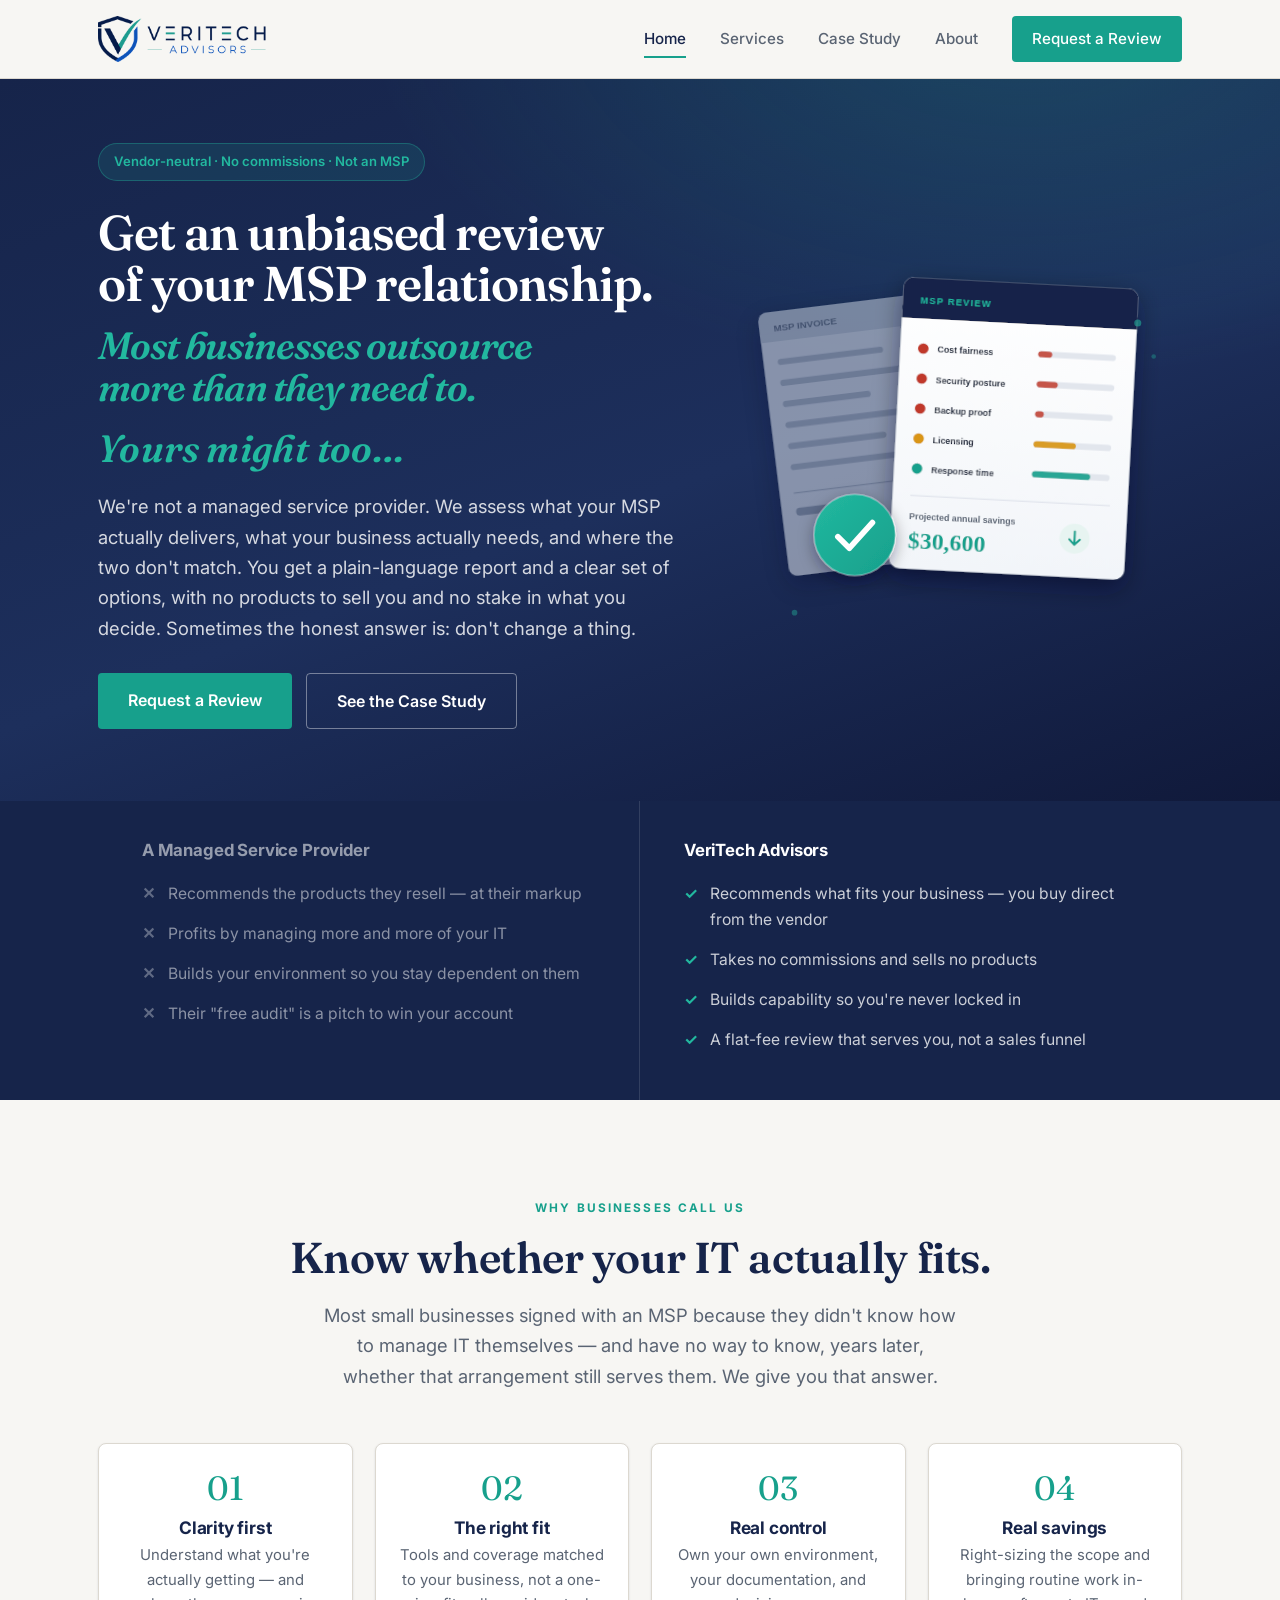
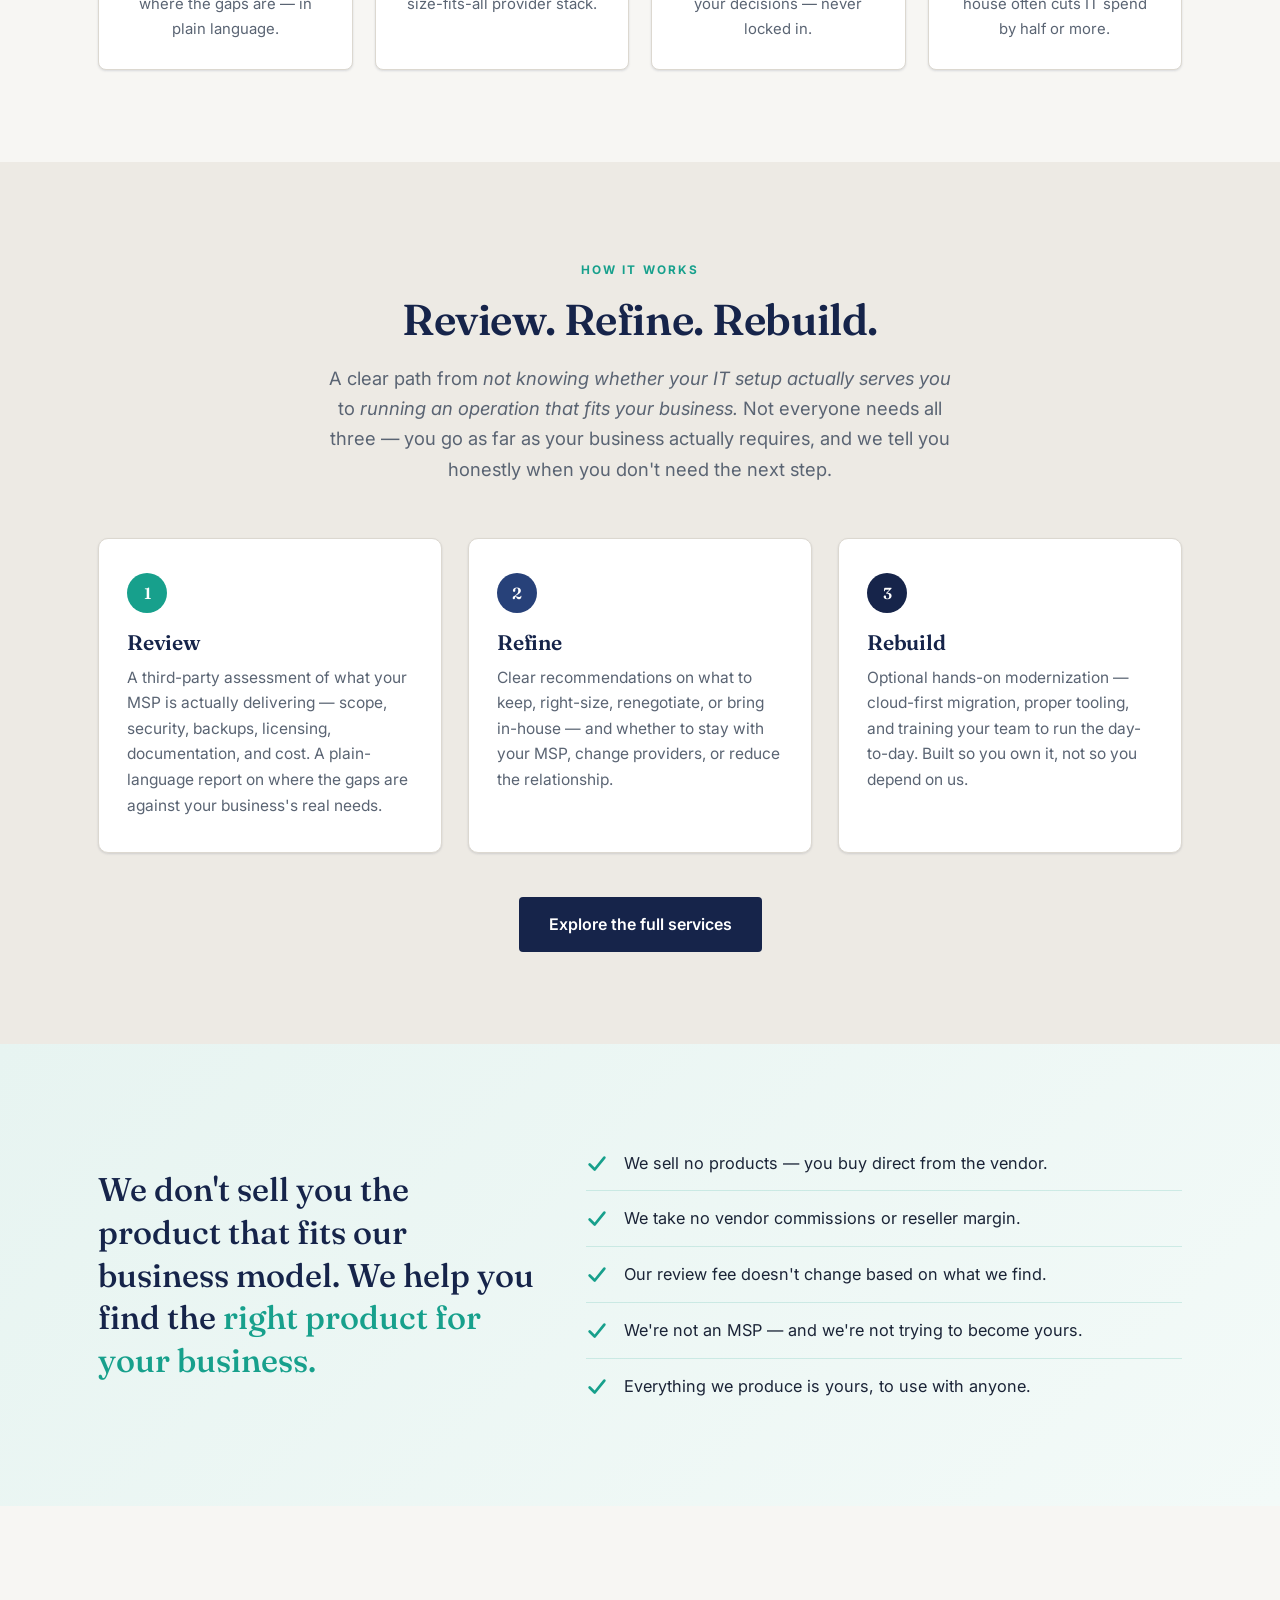
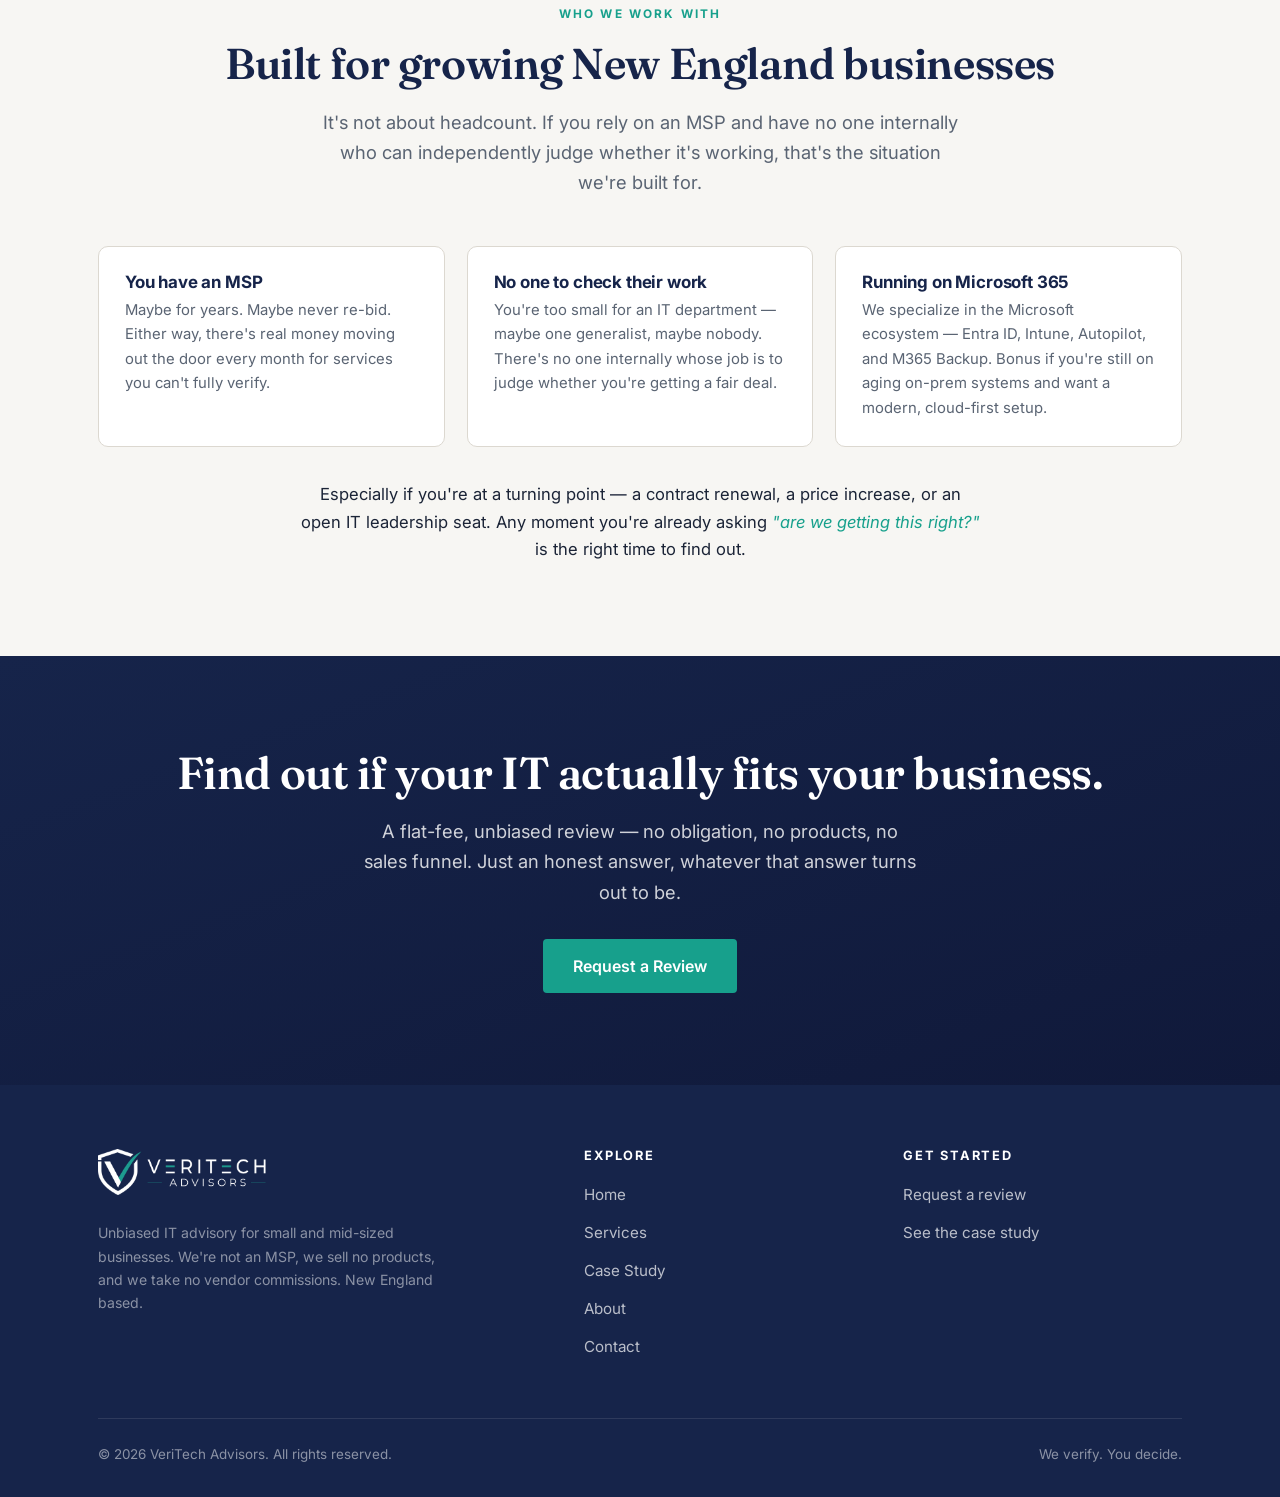
==== commit 44cd08b4: "Update index.html" ====
--- a/index.html
+++ b/index.html
@@ -3,392 +3,304 @@
 <head>
 <meta charset="UTF-8">
 <meta name="viewport" content="width=device-width, initial-scale=1.0">
-<title>Maine Foam Parties | Outdoor Foam Party Rentals in Maine</title>
-<meta name="description" content="Maine's foam party rental company. We bring the foam cannon, you bring the backyard. Safe, biodegradable, all-ages foamy fun across Maine.">
+<title>VeriTech Advisors — Unbiased IT Advisory</title>
+<meta name="description" content="An unbiased, third-party review of your MSP relationship. We're not an MSP and we sell no products — just an honest answer on whether your IT actually fits your business. New England based.">
 <link rel="preconnect" href="https://fonts.googleapis.com">
-<link rel="stylesheet" href="css/style.css">
+<link rel="preconnect" href="https://fonts.gstatic.com" crossorigin>
+<link href="https://fonts.googleapis.com/css2?family=Fraunces:opsz,wght@9..144,400;9..144,500;9..144,600&family=Inter:wght@400;500;600;700&display=swap" rel="stylesheet">
+<link rel="icon" type="image/png" href="assets/mark.png">
+<link rel="stylesheet" href="styles.css">
+<style>
+.hero {
+  background:
+    radial-gradient(1100px 620px at 80% -10%, rgba(34,184,159,.20), transparent 60%),
+    linear-gradient(160deg, var(--navy) 0%, var(--navy-800) 55%, #10193a 100%);
+  color: var(--white); padding: 64px 0 72px; position: relative; overflow: hidden;
+}
+.hero-grid { display: grid; grid-template-columns: minmax(0, 1fr) 460px; gap: 40px; align-items: center; }
+.hero-inner { max-width: none; }
+.hero-visual { display: flex; justify-content: center; align-items: center; }
+.hero-visual img { width: 100%; max-width: 500px; height: auto; }
+.hero h1 {
+  color: var(--white);
+  font-size: clamp(2rem, 4vw, 3.05rem);
+  line-height: 1.06;
+  letter-spacing: -.02em;
+  text-wrap: balance;
+}
+.hero h1 .accent {
+  display: block;
+  font-size: .78em;
+  line-height: 1.12;
+  margin-top: .38em;
+}
+.hero h1 .accent-kicker {
+  display: block;
+  font-size: .78em;
+  font-style: italic;
+  color: var(--teal-bright);
+  letter-spacing: .01em;
+  margin-top: .5em;
+}
+.hero h1 .accent { color: var(--teal-bright); font-style: italic; }
+.hero-lead { font-size: 1.15rem; color: rgba(255,255,255,.82); margin: 22px 0 30px; max-width: 620px; }
+.hero-cta { display: flex; gap: 14px; flex-wrap: wrap; }
+.hero-badge {
+  display: inline-flex; align-items: center; gap: 9px;
+  background: rgba(34,184,159,.13); border: 1px solid rgba(34,184,159,.34);
+  color: var(--teal-bright); padding: 7px 15px; border-radius: 100px;
+  font-size: .82rem; font-weight: 600; margin-bottom: 26px;
+}
+
+.contrast-strip { background: var(--navy); color: var(--white); }
+.contrast-strip .wrap { display: grid; grid-template-columns: 1fr 1fr; }
+.contrast-col { padding: 40px 44px; }
+.contrast-col:first-child { border-right: 1px solid rgba(255,255,255,.12); }
+.contrast-col h3 { color: var(--white); font-size: 1.05rem; margin-bottom: 14px; font-family: var(--font-body); font-weight: 700; }
+.contrast-col.them h3 { color: rgba(255,255,255,.55); }
+.contrast-col ul { list-style: none; }
+.contrast-col li { padding: 7px 0 7px 26px; position: relative; font-size: .98rem; color: rgba(255,255,255,.78); }
+.contrast-col.them li { color: rgba(255,255,255,.5); }
+.contrast-col.us li::before { content: '✓'; position: absolute; left: 0; color: var(--teal-bright); font-weight: 700; }
+.contrast-col.them li::before { content: '✕'; position: absolute; left: 0; color: rgba(255,255,255,.32); font-weight: 700; }
+
+.props { display: grid; grid-template-columns: repeat(4, 1fr); gap: 22px; margin-top: 52px; }
+.prop { background: var(--white); border: 1px solid var(--line); border-radius: 8px; padding: 28px 24px; box-shadow: var(--shadow-sm); }
+.prop .num { font-family: var(--font-display); font-size: 2.1rem; color: var(--teal); line-height: 1; }
+.prop h3 { font-size: 1.08rem; margin: 12px 0 6px; font-family: var(--font-body); font-weight: 700; }
+.prop p { font-size: .93rem; color: var(--muted); }
+
+.process-grid { display: grid; grid-template-columns: repeat(3, 1fr); gap: 26px; margin-top: 54px; }
+.step { padding: 34px 28px; background: var(--white); border-radius: 10px; border: 1px solid var(--line); box-shadow: var(--shadow-sm); text-align: left; }
+.step-mark { font-family: var(--font-display); font-size: 1rem; font-weight: 600; color: var(--white); background: var(--teal); width: 40px; height: 40px; border-radius: 50%; display: flex; align-items: center; justify-content: center; margin-bottom: 18px; }
+.step:nth-child(2) .step-mark { background: var(--navy-700); }
+.step:nth-child(3) .step-mark { background: var(--navy); }
+.step h3 { font-size: 1.32rem; margin-bottom: 10px; }
+.step p { color: var(--muted); font-size: .97rem; }
+
+.indep { background: linear-gradient(135deg, var(--teal-soft), #f3faf8); }
+.indep-inner { display: grid; grid-template-columns: .85fr 1.15fr; gap: 48px; align-items: center; }
+.indep blockquote { font-family: var(--font-display); font-size: clamp(1.5rem, 3vw, 2.05rem); color: var(--navy); line-height: 1.3; font-weight: 500; }
+.indep blockquote .hl { color: var(--teal); }
+.pledge { list-style: none; }
+.pledge li { padding: 14px 0 14px 38px; position: relative; border-bottom: 1px solid rgba(23,160,140,.16); font-size: 1.02rem; }
+.pledge li:last-child { border-bottom: 0; }
+.pledge li::before {
+  content: ''; position: absolute; left: 0; top: 17px;
+  width: 22px; height: 22px;
+  background-image: url("data:image/svg+xml;charset=utf-8,%3Csvg xmlns='http://www.w3.org/2000/svg' viewBox='0 0 24 24' fill='none' stroke='%2317a08c' stroke-width='3' stroke-linecap='round' stroke-linejoin='round'%3E%3Cpath d='M4 12.5 L9.5 18 L20 5'/%3E%3C/svg%3E");
+  background-repeat: no-repeat; background-size: contain;
+}
+
+.fit { display: grid; grid-template-columns: repeat(3,1fr); gap: 22px; margin-top: 48px; text-align: left; }
+.fit-card { padding: 26px; border-radius: 10px; border: 1px solid var(--line); background: var(--white); }
+.fit-card h3 { font-size: 1.06rem; font-family: var(--font-body); font-weight: 700; margin-bottom: 6px; }
+.fit-card p { font-size: .93rem; color: var(--muted); }
+.fit-timing { max-width: 680px; margin: 34px auto 0; text-align: center; font-size: 1.04rem; color: var(--ink); }
+.fit-timing em { color: var(--teal); font-style: italic; }
+
+.cta-band { background: linear-gradient(160deg, var(--navy), #10193a); color: var(--white); text-align: center; }
+.cta-band h2 { color: var(--white); font-size: clamp(1.9rem, 3.6vw, 2.8rem); }
+.cta-band p { color: rgba(255,255,255,.8); font-size: 1.15rem; max-width: 560px; margin: 18px auto 32px; }
+
+/* squeeze zone: shrink the visual so the headline keeps room */
+@media (max-width: 1080px) and (min-width: 881px) {
+  .hero-grid { grid-template-columns: minmax(0, 1fr) 340px; gap: 32px; }
+  .hero-visual img { max-width: 340px; }
+}
+
+@media (max-width: 880px) {
+  .hero-grid { grid-template-columns: 1fr; gap: 44px; }
+  .hero-visual { order: -1; }
+  .hero-visual img { max-width: 380px; }
+  .contrast-strip .wrap { grid-template-columns: 1fr; }
+  .contrast-col:first-child { border-right: 0; border-bottom: 1px solid rgba(255,255,255,.12); }
+  .props { grid-template-columns: 1fr 1fr; }
+  .process-grid, .fit { grid-template-columns: 1fr; }
+  .indep-inner { grid-template-columns: 1fr; gap: 28px; }
+}
+@media (max-width: 480px) { .props { grid-template-columns: 1fr; } }
+</style>
 </head>
 <body>
 
 <header class="site-header">
-  <div class="container nav" id="mainNav">
-    <a href="index.html" class="nav-logo">
-      <img src="assets/Text_web.png" alt="Maine Foam Parties">
-    </a>
-    <nav>
-      <ul class="nav-links">
-        <li><a href="index.html" class="active">Home</a></li>
-        <li><a href="pricing.html">Pricing</a></li>
-        <li><a href="faq.html">Foam FAQ</a></li>
-        <li><a href="contact.html">Contact</a></li>
-      </ul>
-    </nav>
-    <div class="nav-cta">
-      <a href="tel:2072138190" class="nav-phone">(207) 213-8190</a>
-      <a href="contact.html" class="btn btn-navy">Book Now</a>
-    </div>
-    <button class="nav-toggle" aria-label="Toggle menu" aria-expanded="false">
+  <div class="wrap nav">
+    <a href="index.html" class="brand"><img src="assets/logo.png" alt="VeriTech Advisors"></a>
+    <button class="nav-toggle" aria-label="Menu" onclick="document.getElementById('navlinks').classList.toggle('open')">
       <span></span><span></span><span></span>
     </button>
+    <nav class="nav-links" id="navlinks">
+      <a href="index.html" class="active">Home</a>
+      <a href="services.html">Services</a>
+      <a href="case-study.html">Case Study</a>
+      <a href="about.html">About</a>
+      <a href="contact.html" class="nav-cta">Request a Review</a>
+    </nav>
   </div>
 </header>
 
-<!-- HERO -->
-<section class="hero" style="background-image:url('assets/hero-photo.jpg');">
-  <div class="hero-overlay"></div>
-  <div class="container hero-content">
-    <div class="hero-text">
-      <span class="eyebrow">🫧 Serving Greater Portland, Maine</span>
-      <h1>Foamy Fun for <span class="gold-text">Everyone!</span><br><span class="h1-sub">The newest, most unique party in Maine.</span></h1>
-      <p class="lede">A professional foam cannon delivers safe, hypoallergenic, biodegradable foam &mdash; for birthdays, block parties, day care centers, and school events across Greater Portland.</p>
-      <div class="hero-cta-row">
-        <a href="contact.html" class="btn btn-primary">Book Your Party <span class="bubble" aria-hidden="true"></span></a>
-        <a href="pricing.html" class="btn btn-outline">See Pricing</a>
-      </div>
-      <div class="trust-row">
-        <span class="item"><svg width="18" height="18" viewBox="0 0 24 24" fill="none"><path d="M9 12l2 2 4-4" stroke="#FFD24C" stroke-width="2.5" stroke-linecap="round" stroke-linejoin="round"/><circle cx="12" cy="12" r="10" stroke="#FFD24C" stroke-width="2"/></svg> All ages welcome</span>
-        <span class="item"><svg width="18" height="18" viewBox="0 0 24 24" fill="none"><path d="M9 12l2 2 4-4" stroke="#FFD24C" stroke-width="2.5" stroke-linecap="round" stroke-linejoin="round"/><circle cx="12" cy="12" r="10" stroke="#FFD24C" stroke-width="2"/></svg> No deposit required</span>
-        <span class="item"><svg width="18" height="18" viewBox="0 0 24 24" fill="none"><path d="M9 12l2 2 4-4" stroke="#FFD24C" stroke-width="2.5" stroke-linecap="round" stroke-linejoin="round"/><circle cx="12" cy="12" r="10" stroke="#FFD24C" stroke-width="2"/></svg> Locally owned &amp; operated</span>
-      </div>
-    </div>
-  </div>
-  <div class="mascot-badge">
-    <img src="assets/Mascot_web.png" alt="Maine Foam Parties mascot moose">
-  </div>
-</section>
-
-<!-- TRUST STRIP -->
-<section class="strip">
-  <div class="container strip-grid">
-    <div class="strip-item">
-      <span class="num">20&#215;20 ft</span>
-      <span class="label">Minimum space needed in your yard</span>
-    </div>
-    <div class="strip-item">
-      <span class="num">1&ndash;2 hrs</span>
-      <span class="label">Standard foam party duration</span>
-    </div>
-    <div class="strip-item">
-      <span class="num">100%</span>
-      <span class="label">Non-toxic, hypoallergenic solution</span>
-    </div>
-  </div>
-</section>
-
-<!-- HOW IT WORKS (3 steps — not a repeat of the FAQ, just the booking flow) -->
-<section class="section-pad">
-<div class="bubble-decor size-md pos-tl">
-<svg width="320" height="320" viewBox="0 0 320 320" xmlns="http://www.w3.org/2000/svg" aria-hidden="true" focusable="false">
-  <circle cx="138.1" cy="198.1" r="35.9" fill="rgba(240,247,252,0.50)" stroke="rgba(79,168,240,0.4)" stroke-width="1.30"/>
-  <circle cx="216.7" cy="208.9" r="35.1" fill="rgba(255,255,255,0.61)" stroke="rgba(13,59,102,0.3)" stroke-width="1.49"/>
-  <circle cx="229.8" cy="149.7" r="28.8" fill="rgba(255,255,255,0.47)" stroke="rgba(79,168,240,0.4)" stroke-width="1.46"/>
-  <circle cx="146.9" cy="140.1" r="21.8" fill="rgba(255,255,255,0.68)" stroke="rgba(13,59,102,0.3)" stroke-width="1.63"/>
-  <circle cx="132.2" cy="232.4" r="16.6" fill="rgba(255,255,255,0.57)" stroke="rgba(79,168,240,0.4)" stroke-width="1.25"/>
-  <circle cx="91.9" cy="147.9" r="16.4" fill="rgba(240,247,252,0.46)" stroke="rgba(13,59,102,0.35)" stroke-width="1.23"/>
-  <circle cx="170.9" cy="238.1" r="16.0" fill="rgba(255,255,255,0.72)" stroke="rgba(79,168,240,0.4)" stroke-width="1.69"/>
-  <circle cx="200.6" cy="125.0" r="15.4" fill="rgba(240,247,252,0.71)" stroke="rgba(79,168,240,0.4)" stroke-width="1.58"/>
-  <circle cx="153.5" cy="168.0" r="15.4" fill="rgba(240,247,252,0.74)" stroke="rgba(13,59,102,0.35)" stroke-width="1.32"/>
-  <circle cx="68.4" cy="128.1" r="14.0" fill="rgba(240,247,252,0.64)" stroke="rgba(13,59,102,0.3)" stroke-width="1.64"/>
-  <circle cx="99.3" cy="186.7" r="13.2" fill="rgba(255,255,255,0.73)" stroke="rgba(13,59,102,0.3)" stroke-width="1.62"/>
-  <circle cx="181.1" cy="146.0" r="13.2" fill="rgba(240,247,252,0.60)" stroke="rgba(79,168,240,0.4)" stroke-width="1.10"/>
-  <circle cx="201.8" cy="164.9" r="13.0" fill="rgba(255,255,255,0.51)" stroke="rgba(79,168,240,0.4)" stroke-width="1.35"/>
-  <circle cx="40.6" cy="144.6" r="12.9" fill="rgba(255,255,255,0.79)" stroke="rgba(13,59,102,0.3)" stroke-width="1.62"/>
-  <circle cx="179.9" cy="209.8" r="12.7" fill="rgba(255,255,255,0.73)" stroke="rgba(79,168,240,0.4)" stroke-width="1.47"/>
-  <circle cx="38.8" cy="163.9" r="11.9" fill="rgba(255,255,255,0.67)" stroke="rgba(79,168,240,0.4)" stroke-width="1.34"/>
-  <circle cx="113.7" cy="133.9" r="11.9" fill="rgba(255,255,255,0.79)" stroke="rgba(13,59,102,0.3)" stroke-width="1.17"/>
-  <circle cx="75.3" cy="161.9" r="11.9" fill="rgba(255,255,255,0.61)" stroke="rgba(13,59,102,0.3)" stroke-width="1.51"/>
-  <circle cx="88.5" cy="173.1" r="11.4" fill="rgba(240,247,252,0.57)" stroke="rgba(13,59,102,0.35)" stroke-width="1.43"/>
-  <circle cx="106.9" cy="206.0" r="11.4" fill="rgba(240,247,252,0.50)" stroke="rgba(13,59,102,0.3)" stroke-width="1.57"/>
-  <circle cx="123.0" cy="163.0" r="10.9" fill="rgba(240,247,252,0.49)" stroke="rgba(13,59,102,0.3)" stroke-width="1.33"/>
-  <circle cx="60.7" cy="166.5" r="10.9" fill="rgba(255,255,255,0.73)" stroke="rgba(79,168,240,0.4)" stroke-width="1.27"/>
-  <circle cx="181.9" cy="187.0" r="10.7" fill="rgba(240,247,252,0.74)" stroke="rgba(13,59,102,0.35)" stroke-width="1.53"/>
-  <circle cx="63.0" cy="145.4" r="10.1" fill="rgba(240,247,252,0.47)" stroke="rgba(13,59,102,0.35)" stroke-width="1.17"/>
-  <circle cx="200.9" cy="179.4" r="10.1" fill="rgba(255,255,255,0.64)" stroke="rgba(13,59,102,0.3)" stroke-width="1.17"/>
-  <circle cx="183.8" cy="161.1" r="10.0" fill="rgba(255,255,255,0.77)" stroke="rgba(13,59,102,0.3)" stroke-width="1.41"/>
-  <circle cx="113.8" cy="216.5" r="8.6" fill="rgba(240,247,252,0.47)" stroke="rgba(79,168,240,0.4)" stroke-width="1.10"/>
-  <circle cx="166.4" cy="135.0" r="8.2" fill="rgba(240,247,252,0.74)" stroke="rgba(13,59,102,0.3)" stroke-width="1.18"/>
-  <circle cx="215.4" cy="119.7" r="8.0" fill="rgba(255,255,255,0.60)" stroke="rgba(79,168,240,0.4)" stroke-width="1.40"/>
-  <circle cx="169.9" cy="161.0" r="7.4" fill="rgba(240,247,252,0.67)" stroke="rgba(13,59,102,0.35)" stroke-width="1.54"/>
-  <circle cx="206.0" cy="151.7" r="7.3" fill="rgba(255,255,255,0.60)" stroke="rgba(13,59,102,0.3)" stroke-width="1.21"/>
-  <circle cx="90.7" cy="122.5" r="6.6" fill="rgba(255,255,255,0.69)" stroke="rgba(79,168,240,0.4)" stroke-width="1.19"/>
-  <circle cx="194.7" cy="140.3" r="6.6" fill="rgba(255,255,255,0.66)" stroke="rgba(13,59,102,0.35)" stroke-width="1.21"/>
-  <circle cx="54.8" cy="124.1" r="6.5" fill="rgba(255,255,255,0.59)" stroke="rgba(13,59,102,0.35)" stroke-width="1.13"/>
-  <ellipse cx="124.4" cy="183.0" rx="8.6" ry="4.7" fill="rgba(255,255,255,0.85)"/>
-  <ellipse cx="203.4" cy="194.2" rx="8.4" ry="4.6" fill="rgba(255,255,255,0.85)"/>
-  <ellipse cx="218.8" cy="137.6" rx="6.9" ry="3.8" fill="rgba(255,255,255,0.85)"/>
-  <ellipse cx="138.6" cy="131.0" rx="5.2" ry="2.9" fill="rgba(255,255,255,0.85)"/>
-  <ellipse cx="125.9" cy="225.5" rx="4.0" ry="2.2" fill="rgba(255,255,255,0.85)"/>
-  <ellipse cx="85.7" cy="141.0" rx="3.9" ry="2.2" fill="rgba(255,255,255,0.85)"/>
-</svg>
-</div>
-<div class="bubble-decor size-sm pos-br delay-2">
-<svg width="320" height="320" viewBox="0 0 320 320" xmlns="http://www.w3.org/2000/svg" aria-hidden="true" focusable="false">
-  <circle cx="131.2" cy="184.9" r="32.4" fill="rgba(255,255,255,0.79)" stroke="rgba(79,168,240,0.4)" stroke-width="1.58"/>
-  <circle cx="69.4" cy="121.7" r="31.2" fill="rgba(240,247,252,0.58)" stroke="rgba(13,59,102,0.35)" stroke-width="1.43"/>
-  <circle cx="253.1" cy="141.3" r="30.3" fill="rgba(255,255,255,0.77)" stroke="rgba(13,59,102,0.3)" stroke-width="1.68"/>
-  <circle cx="183.6" cy="242.1" r="29.7" fill="rgba(255,255,255,0.60)" stroke="rgba(79,168,240,0.4)" stroke-width="1.56"/>
-  <circle cx="168.7" cy="129.0" r="29.7" fill="rgba(255,255,255,0.58)" stroke="rgba(79,168,240,0.4)" stroke-width="1.51"/>
-  <circle cx="60.4" cy="80.6" r="28.1" fill="rgba(240,247,252,0.67)" stroke="rgba(13,59,102,0.3)" stroke-width="1.51"/>
-  <circle cx="121.1" cy="60.6" r="27.7" fill="rgba(255,255,255,0.62)" stroke="rgba(79,168,240,0.4)" stroke-width="1.12"/>
-  <circle cx="160.8" cy="288.4" r="26.0" fill="rgba(255,255,255,0.59)" stroke="rgba(13,59,102,0.35)" stroke-width="1.22"/>
-  <circle cx="198.3" cy="109.2" r="25.3" fill="rgba(255,255,255,0.59)" stroke="rgba(13,59,102,0.3)" stroke-width="1.47"/>
-  <circle cx="179.5" cy="161.6" r="22.7" fill="rgba(255,255,255,0.73)" stroke="rgba(79,168,240,0.4)" stroke-width="1.55"/>
-  <circle cx="258.2" cy="205.9" r="22.5" fill="rgba(255,255,255,0.52)" stroke="rgba(13,59,102,0.3)" stroke-width="1.18"/>
-  <circle cx="223.5" cy="92.0" r="22.2" fill="rgba(255,255,255,0.57)" stroke="rgba(13,59,102,0.3)" stroke-width="1.52"/>
-  <circle cx="96.2" cy="184.8" r="19.8" fill="rgba(255,255,255,0.58)" stroke="rgba(13,59,102,0.3)" stroke-width="1.54"/>
-  <circle cx="221.8" cy="171.3" r="19.7" fill="rgba(240,247,252,0.55)" stroke="rgba(13,59,102,0.35)" stroke-width="1.56"/>
-  <circle cx="172.8" cy="207.9" r="17.8" fill="rgba(255,255,255,0.62)" stroke="rgba(79,168,240,0.4)" stroke-width="1.13"/>
-  <circle cx="68.2" cy="11.6" r="17.7" fill="rgba(255,255,255,0.67)" stroke="rgba(79,168,240,0.4)" stroke-width="1.60"/>
-  <circle cx="126.2" cy="111.8" r="17.2" fill="rgba(240,247,252,0.57)" stroke="rgba(13,59,102,0.35)" stroke-width="1.62"/>
-  <circle cx="232.0" cy="233.2" r="15.4" fill="rgba(255,255,255,0.71)" stroke="rgba(79,168,240,0.4)" stroke-width="1.14"/>
-  <circle cx="123.6" cy="249.6" r="14.2" fill="rgba(240,247,252,0.72)" stroke="rgba(13,59,102,0.3)" stroke-width="1.17"/>
-  <circle cx="159.2" cy="172.4" r="11.9" fill="rgba(240,247,252,0.68)" stroke="rgba(13,59,102,0.35)" stroke-width="1.35"/>
-  <circle cx="155.0" cy="253.3" r="11.9" fill="rgba(255,255,255,0.72)" stroke="rgba(13,59,102,0.3)" stroke-width="1.38"/>
-  <circle cx="131.4" cy="132.4" r="11.1" fill="rgba(255,255,255,0.71)" stroke="rgba(13,59,102,0.35)" stroke-width="1.56"/>
-  <circle cx="91.8" cy="87.1" r="11.0" fill="rgba(255,255,255,0.53)" stroke="rgba(13,59,102,0.3)" stroke-width="1.16"/>
-  <circle cx="153.1" cy="65.2" r="10.5" fill="rgba(255,255,255,0.52)" stroke="rgba(13,59,102,0.3)" stroke-width="1.63"/>
-  <circle cx="105.4" cy="144.6" r="10.5" fill="rgba(255,255,255,0.80)" stroke="rgba(13,59,102,0.35)" stroke-width="1.34"/>
-  <circle cx="79.3" cy="27.8" r="10.4" fill="rgba(255,255,255,0.54)" stroke="rgba(13,59,102,0.3)" stroke-width="1.10"/>
-  <circle cx="197.2" cy="137.4" r="9.9" fill="rgba(255,255,255,0.65)" stroke="rgba(79,168,240,0.4)" stroke-width="1.30"/>
-  <circle cx="141.2" cy="43.9" r="9.6" fill="rgba(255,255,255,0.72)" stroke="rgba(13,59,102,0.35)" stroke-width="1.18"/>
-  <circle cx="135.1" cy="231.3" r="9.6" fill="rgba(255,255,255,0.77)" stroke="rgba(79,168,240,0.4)" stroke-width="1.65"/>
-  <circle cx="267.6" cy="187.4" r="9.0" fill="rgba(255,255,255,0.62)" stroke="rgba(13,59,102,0.3)" stroke-width="1.59"/>
-  <circle cx="271.1" cy="120.2" r="7.8" fill="rgba(255,255,255,0.47)" stroke="rgba(13,59,102,0.35)" stroke-width="1.31"/>
-  <circle cx="156.4" cy="199.0" r="7.3" fill="rgba(255,255,255,0.53)" stroke="rgba(79,168,240,0.4)" stroke-width="1.51"/>
-  <ellipse cx="118.9" cy="171.3" rx="7.8" ry="4.3" fill="rgba(255,255,255,0.85)"/>
-  <ellipse cx="57.5" cy="108.6" rx="7.5" ry="4.1" fill="rgba(255,255,255,0.85)"/>
-  <ellipse cx="241.5" cy="128.6" rx="7.3" ry="4.0" fill="rgba(255,255,255,0.85)"/>
-  <ellipse cx="172.3" cy="229.6" rx="7.1" ry="3.9" fill="rgba(255,255,255,0.85)"/>
-  <ellipse cx="157.4" cy="116.6" rx="7.1" ry="3.9" fill="rgba(255,255,255,0.85)"/>
-  <ellipse cx="49.7" cy="68.8" rx="6.7" ry="3.7" fill="rgba(255,255,255,0.85)"/>
-  <ellipse cx="110.6" cy="48.9" rx="6.7" ry="3.7" fill="rgba(255,255,255,0.85)"/>
-  <ellipse cx="150.9" cy="277.4" rx="6.2" ry="3.4" fill="rgba(255,255,255,0.85)"/>
-  <ellipse cx="188.6" cy="98.6" rx="6.1" ry="3.3" fill="rgba(255,255,255,0.85)"/>
-  <ellipse cx="170.9" cy="152.1" rx="5.4" ry="3.0" fill="rgba(255,255,255,0.85)"/>
-  <ellipse cx="249.6" cy="196.4" rx="5.4" ry="3.0" fill="rgba(255,255,255,0.85)"/>
-  <ellipse cx="215.1" cy="82.7" rx="5.3" ry="2.9" fill="rgba(255,255,255,0.85)"/>
-  <ellipse cx="88.7" cy="176.5" rx="4.7" ry="2.6" fill="rgba(255,255,255,0.85)"/>
-  <ellipse cx="214.3" cy="163.0" rx="4.7" ry="2.6" fill="rgba(255,255,255,0.85)"/>
-  <ellipse cx="166.1" cy="200.4" rx="4.3" ry="2.4" fill="rgba(255,255,255,0.85)"/>
-  <ellipse cx="61.5" cy="4.2" rx="4.2" ry="2.3" fill="rgba(255,255,255,0.85)"/>
-  <ellipse cx="119.6" cy="104.6" rx="4.1" ry="2.3" fill="rgba(255,255,255,0.85)"/>
-</svg>
-</div>
-
-  <div class="container">
-    <div style="text-align:center; max-width:640px; margin:0 auto 50px;" data-reveal>
-      <span class="eyebrow">How it works</span>
-      <h2>Simple to book. Even easier to enjoy.</h2>
-      <p style="color:#52708A;">Three steps and you're up to your knees in foam. Questions about space, safety, or cleanup? The full answers live on our <a href="faq.html" style="color:var(--navy); font-weight:700; text-decoration:underline;">Foam FAQ</a> page.</p>
-    </div>
-    <div class="steps-grid" data-reveal>
-      <div class="info-card">
-        <div class="icon-wrap"><span style="font-family:var(--font-display); font-weight:800; color:var(--navy); font-size:1.3rem;">1</span></div>
-        <h3>Pick your date</h3>
-        <p>Send us your event date and location through the contact form and we'll confirm availability and pricing.</p>
-      </div>
-      <div class="info-card">
-        <div class="icon-wrap"><span style="font-family:var(--font-display); font-weight:800; color:var(--navy); font-size:1.3rem;">2</span></div>
-        <h3>We roll in &amp; set up</h3>
-        <p>We arrive early, hook up to your outlet and hose, and have the cannon ready before guests show up.</p>
-      </div>
-      <div class="info-card">
-        <div class="icon-wrap"><span style="font-family:var(--font-display); font-weight:800; color:var(--navy); font-size:1.3rem;">3</span></div>
-        <h3>The foam flies</h3>
-        <p>1&ndash;2 hours of continuous foam, then we handle teardown while it naturally breaks down.</p>
-      </div>
-    </div>
-  </div>
-</section>
-
-<!-- GALLERY (photo placeholders) -->
-<section class="section-pad-sm" style="background:var(--foam);">
-<div class="bubble-decor size-md pos-tr delay-1">
-<svg width="320" height="320" viewBox="0 0 320 320" xmlns="http://www.w3.org/2000/svg" aria-hidden="true" focusable="false">
-  <circle cx="77.5" cy="72.3" r="33.3" fill="rgba(255,255,255,0.49)" stroke="rgba(13,59,102,0.35)" stroke-width="1.25"/>
-  <circle cx="237.0" cy="197.3" r="30.4" fill="rgba(255,255,255,0.71)" stroke="rgba(13,59,102,0.3)" stroke-width="1.27"/>
-  <circle cx="194.7" cy="152.2" r="30.1" fill="rgba(255,255,255,0.75)" stroke="rgba(13,59,102,0.3)" stroke-width="1.44"/>
-  <circle cx="135.5" cy="167.7" r="29.5" fill="rgba(240,247,252,0.73)" stroke="rgba(13,59,102,0.35)" stroke-width="1.17"/>
-  <circle cx="123.4" cy="239.1" r="28.3" fill="rgba(255,255,255,0.68)" stroke="rgba(79,168,240,0.4)" stroke-width="1.40"/>
-  <circle cx="157.3" cy="31.1" r="27.0" fill="rgba(255,255,255,0.57)" stroke="rgba(13,59,102,0.35)" stroke-width="1.56"/>
-  <circle cx="114.3" cy="138.6" r="26.1" fill="rgba(255,255,255,0.80)" stroke="rgba(13,59,102,0.35)" stroke-width="1.57"/>
-  <circle cx="97.5" cy="11.5" r="21.3" fill="rgba(240,247,252,0.66)" stroke="rgba(13,59,102,0.35)" stroke-width="1.51"/>
-  <circle cx="184.6" cy="111.8" r="21.2" fill="rgba(255,255,255,0.70)" stroke="rgba(79,168,240,0.4)" stroke-width="1.22"/>
-  <circle cx="154.9" cy="87.7" r="20.5" fill="rgba(240,247,252,0.78)" stroke="rgba(13,59,102,0.3)" stroke-width="1.50"/>
-  <circle cx="209.4" cy="215.8" r="20.3" fill="rgba(255,255,255,0.60)" stroke="rgba(13,59,102,0.35)" stroke-width="1.37"/>
-  <circle cx="173.5" cy="213.5" r="18.0" fill="rgba(255,255,255,0.51)" stroke="rgba(79,168,240,0.4)" stroke-width="1.11"/>
-  <circle cx="120.6" cy="99.9" r="17.6" fill="rgba(240,247,252,0.72)" stroke="rgba(13,59,102,0.35)" stroke-width="1.14"/>
-  <circle cx="188.5" cy="66.1" r="17.5" fill="rgba(240,247,252,0.47)" stroke="rgba(13,59,102,0.3)" stroke-width="1.12"/>
-  <circle cx="152.6" cy="212.2" r="14.1" fill="rgba(255,255,255,0.71)" stroke="rgba(13,59,102,0.3)" stroke-width="1.61"/>
-  <circle cx="171.9" cy="169.1" r="13.4" fill="rgba(255,255,255,0.56)" stroke="rgba(13,59,102,0.35)" stroke-width="1.17"/>
-  <circle cx="84.0" cy="111.9" r="12.9" fill="rgba(240,247,252,0.66)" stroke="rgba(13,59,102,0.35)" stroke-width="1.20"/>
-  <circle cx="184.9" cy="196.6" r="12.4" fill="rgba(255,255,255,0.63)" stroke="rgba(13,59,102,0.35)" stroke-width="1.21"/>
-  <circle cx="148.5" cy="252.4" r="12.1" fill="rgba(255,255,255,0.79)" stroke="rgba(13,59,102,0.35)" stroke-width="1.30"/>
-  <circle cx="71.8" cy="32.5" r="12.1" fill="rgba(255,255,255,0.67)" stroke="rgba(13,59,102,0.3)" stroke-width="1.57"/>
-  <circle cx="180.1" cy="246.2" r="12.0" fill="rgba(240,247,252,0.67)" stroke="rgba(13,59,102,0.3)" stroke-width="1.12"/>
-  <circle cx="158.4" cy="227.3" r="10.7" fill="rgba(255,255,255,0.76)" stroke="rgba(13,59,102,0.3)" stroke-width="1.35"/>
-  <circle cx="121.2" cy="67.3" r="10.1" fill="rgba(240,247,252,0.73)" stroke="rgba(13,59,102,0.3)" stroke-width="1.62"/>
-  <circle cx="94.1" cy="126.5" r="9.8" fill="rgba(240,247,252,0.59)" stroke="rgba(79,168,240,0.4)" stroke-width="1.69"/>
-  <circle cx="168.2" cy="143.2" r="9.4" fill="rgba(240,247,252,0.65)" stroke="rgba(79,168,240,0.4)" stroke-width="1.24"/>
-  <circle cx="128.3" cy="21.3" r="9.4" fill="rgba(240,247,252,0.67)" stroke="rgba(79,168,240,0.4)" stroke-width="1.50"/>
-  <circle cx="164.3" cy="155.9" r="9.2" fill="rgba(255,255,255,0.52)" stroke="rgba(13,59,102,0.3)" stroke-width="1.15"/>
-  <circle cx="221.6" cy="169.5" r="9.2" fill="rgba(255,255,255,0.66)" stroke="rgba(13,59,102,0.35)" stroke-width="1.65"/>
-  <circle cx="137.8" cy="206.5" r="8.8" fill="rgba(240,247,252,0.64)" stroke="rgba(13,59,102,0.3)" stroke-width="1.57"/>
-  <circle cx="118.5" cy="5.7" r="8.5" fill="rgba(240,247,252,0.49)" stroke="rgba(13,59,102,0.3)" stroke-width="1.51"/>
-  <circle cx="215.4" cy="184.3" r="8.2" fill="rgba(255,255,255,0.54)" stroke="rgba(13,59,102,0.3)" stroke-width="1.37"/>
-  <circle cx="99.3" cy="35.7" r="8.0" fill="rgba(255,255,255,0.75)" stroke="rgba(13,59,102,0.35)" stroke-width="1.33"/>
-  <circle cx="120.4" cy="194.3" r="7.6" fill="rgba(255,255,255,0.66)" stroke="rgba(13,59,102,0.3)" stroke-width="1.41"/>
-  <circle cx="121.1" cy="51.7" r="7.6" fill="rgba(255,255,255,0.60)" stroke="rgba(13,59,102,0.3)" stroke-width="1.15"/>
-  <circle cx="130.5" cy="217.8" r="7.3" fill="rgba(240,247,252,0.69)" stroke="rgba(79,168,240,0.4)" stroke-width="1.62"/>
-  <circle cx="185.0" cy="176.4" r="7.2" fill="rgba(255,255,255,0.49)" stroke="rgba(13,59,102,0.3)" stroke-width="1.29"/>
-  <circle cx="171.2" cy="97.0" r="7.0" fill="rgba(255,255,255,0.75)" stroke="rgba(13,59,102,0.3)" stroke-width="1.68"/>
-  <circle cx="113.6" cy="30.2" r="6.8" fill="rgba(255,255,255,0.73)" stroke="rgba(13,59,102,0.35)" stroke-width="1.13"/>
-  <circle cx="146.0" cy="193.7" r="6.7" fill="rgba(255,255,255,0.56)" stroke="rgba(79,168,240,0.4)" stroke-width="1.13"/>
-  <circle cx="213.9" cy="194.9" r="6.5" fill="rgba(255,255,255,0.56)" stroke="rgba(13,59,102,0.35)" stroke-width="1.68"/>
-  <ellipse cx="64.8" cy="58.3" rx="8.0" ry="4.4" fill="rgba(255,255,255,0.85)"/>
-  <ellipse cx="225.4" cy="184.6" rx="7.3" ry="4.0" fill="rgba(255,255,255,0.85)"/>
-  <ellipse cx="183.3" cy="139.5" rx="7.2" ry="4.0" fill="rgba(255,255,255,0.85)"/>
-  <ellipse cx="124.3" cy="155.3" rx="7.1" ry="3.9" fill="rgba(255,255,255,0.85)"/>
-  <ellipse cx="112.7" cy="227.2" rx="6.8" ry="3.7" fill="rgba(255,255,255,0.85)"/>
-  <ellipse cx="147.0" cy="19.7" rx="6.5" ry="3.6" fill="rgba(255,255,255,0.85)"/>
-  <ellipse cx="104.4" cy="127.7" rx="6.3" ry="3.4" fill="rgba(255,255,255,0.85)"/>
-  <ellipse cx="89.4" cy="2.5" rx="5.1" ry="2.8" fill="rgba(255,255,255,0.85)"/>
-  <ellipse cx="176.6" cy="102.9" rx="5.1" ry="2.8" fill="rgba(255,255,255,0.85)"/>
-  <ellipse cx="147.1" cy="79.1" rx="4.9" ry="2.7" fill="rgba(255,255,255,0.85)"/>
-  <ellipse cx="201.7" cy="207.3" rx="4.9" ry="2.7" fill="rgba(255,255,255,0.85)"/>
-  <ellipse cx="166.6" cy="205.9" rx="4.3" ry="2.4" fill="rgba(255,255,255,0.85)"/>
-  <ellipse cx="113.9" cy="92.5" rx="4.2" ry="2.3" fill="rgba(255,255,255,0.85)"/>
-  <ellipse cx="181.8" cy="58.7" rx="4.2" ry="2.3" fill="rgba(255,255,255,0.85)"/>
-</svg>
-</div>
-<div class="bubble-decor size-sm pos-bl">
-<svg width="320" height="320" viewBox="0 0 320 320" xmlns="http://www.w3.org/2000/svg" aria-hidden="true" focusable="false">
-  <circle cx="165.6" cy="162.0" r="31.0" fill="rgba(255,255,255,0.47)" stroke="rgba(79,168,240,0.4)" stroke-width="1.29"/>
-  <circle cx="109.2" cy="97.2" r="30.4" fill="rgba(240,247,252,0.62)" stroke="rgba(79,168,240,0.4)" stroke-width="1.44"/>
-  <circle cx="108.0" cy="206.8" r="28.2" fill="rgba(240,247,252,0.61)" stroke="rgba(13,59,102,0.35)" stroke-width="1.62"/>
-  <circle cx="131.4" cy="149.1" r="27.5" fill="rgba(255,255,255,0.69)" stroke="rgba(13,59,102,0.35)" stroke-width="1.55"/>
-  <circle cx="217.6" cy="116.2" r="26.3" fill="rgba(255,255,255,0.72)" stroke="rgba(79,168,240,0.4)" stroke-width="1.12"/>
-  <circle cx="170.0" cy="223.5" r="25.7" fill="rgba(255,255,255,0.66)" stroke="rgba(79,168,240,0.4)" stroke-width="1.57"/>
-  <circle cx="151.6" cy="84.8" r="24.6" fill="rgba(240,247,252,0.52)" stroke="rgba(13,59,102,0.3)" stroke-width="1.16"/>
-  <circle cx="193.8" cy="90.0" r="23.7" fill="rgba(240,247,252,0.78)" stroke="rgba(13,59,102,0.3)" stroke-width="1.61"/>
-  <circle cx="147.2" cy="256.4" r="21.8" fill="rgba(255,255,255,0.64)" stroke="rgba(79,168,240,0.4)" stroke-width="1.52"/>
-  <circle cx="194.2" cy="179.3" r="21.4" fill="rgba(255,255,255,0.49)" stroke="rgba(13,59,102,0.3)" stroke-width="1.69"/>
-  <circle cx="143.1" cy="194.7" r="17.1" fill="rgba(240,247,252,0.73)" stroke="rgba(79,168,240,0.4)" stroke-width="1.58"/>
-  <circle cx="102.2" cy="131.0" r="16.8" fill="rgba(255,255,255,0.45)" stroke="rgba(13,59,102,0.3)" stroke-width="1.48"/>
-  <circle cx="110.6" cy="174.6" r="15.1" fill="rgba(240,247,252,0.70)" stroke="rgba(79,168,240,0.4)" stroke-width="1.39"/>
-  <circle cx="169.9" cy="120.7" r="14.6" fill="rgba(255,255,255,0.47)" stroke="rgba(13,59,102,0.35)" stroke-width="1.33"/>
-  <circle cx="197.6" cy="212.6" r="14.3" fill="rgba(255,255,255,0.65)" stroke="rgba(79,168,240,0.4)" stroke-width="1.67"/>
-  <circle cx="210.0" cy="163.7" r="13.9" fill="rgba(255,255,255,0.73)" stroke="rgba(13,59,102,0.35)" stroke-width="1.63"/>
-  <circle cx="177.1" cy="190.3" r="11.1" fill="rgba(255,255,255,0.55)" stroke="rgba(13,59,102,0.3)" stroke-width="1.16"/>
-  <circle cx="228.9" cy="141.5" r="11.0" fill="rgba(255,255,255,0.80)" stroke="rgba(13,59,102,0.3)" stroke-width="1.57"/>
-  <circle cx="182.9" cy="108.5" r="10.3" fill="rgba(240,247,252,0.60)" stroke="rgba(13,59,102,0.35)" stroke-width="1.30"/>
-  <circle cx="194.1" cy="152.9" r="9.9" fill="rgba(255,255,255,0.76)" stroke="rgba(13,59,102,0.3)" stroke-width="1.31"/>
-  <circle cx="131.6" cy="181.4" r="9.7" fill="rgba(240,247,252,0.78)" stroke="rgba(79,168,240,0.4)" stroke-width="1.59"/>
-  <circle cx="133.2" cy="228.2" r="9.2" fill="rgba(255,255,255,0.58)" stroke="rgba(13,59,102,0.3)" stroke-width="1.50"/>
-  <circle cx="189.0" cy="137.6" r="8.7" fill="rgba(255,255,255,0.65)" stroke="rgba(79,168,240,0.4)" stroke-width="1.29"/>
-  <circle cx="136.1" cy="120.0" r="8.2" fill="rgba(255,255,255,0.63)" stroke="rgba(79,168,240,0.4)" stroke-width="1.34"/>
-  <circle cx="159.6" cy="200.9" r="8.1" fill="rgba(255,255,255,0.62)" stroke="rgba(13,59,102,0.35)" stroke-width="1.33"/>
-  <circle cx="221.9" cy="155.2" r="7.7" fill="rgba(240,247,252,0.57)" stroke="rgba(13,59,102,0.3)" stroke-width="1.17"/>
-  <circle cx="149.3" cy="217.3" r="7.6" fill="rgba(255,255,255,0.54)" stroke="rgba(79,168,240,0.4)" stroke-width="1.45"/>
-  <circle cx="152.6" cy="123.3" r="7.4" fill="rgba(255,255,255,0.67)" stroke="rgba(79,168,240,0.4)" stroke-width="1.14"/>
-  <circle cx="124.2" cy="243.2" r="7.4" fill="rgba(255,255,255,0.65)" stroke="rgba(13,59,102,0.3)" stroke-width="1.19"/>
-  <circle cx="197.8" cy="123.9" r="7.1" fill="rgba(255,255,255,0.70)" stroke="rgba(13,59,102,0.3)" stroke-width="1.24"/>
-  <ellipse cx="153.8" cy="149.0" rx="7.4" ry="4.1" fill="rgba(255,255,255,0.85)"/>
-  <ellipse cx="97.7" cy="84.4" rx="7.3" ry="4.0" fill="rgba(255,255,255,0.85)"/>
-  <ellipse cx="97.3" cy="194.9" rx="6.8" ry="3.7" fill="rgba(255,255,255,0.85)"/>
-  <ellipse cx="120.9" cy="137.5" rx="6.6" ry="3.6" fill="rgba(255,255,255,0.85)"/>
-  <ellipse cx="207.6" cy="105.2" rx="6.3" ry="3.5" fill="rgba(255,255,255,0.85)"/>
-  <ellipse cx="160.2" cy="212.7" rx="6.2" ry="3.4" fill="rgba(255,255,255,0.85)"/>
-  <ellipse cx="142.3" cy="74.5" rx="5.9" ry="3.2" fill="rgba(255,255,255,0.85)"/>
-  <ellipse cx="184.8" cy="80.0" rx="5.7" ry="3.1" fill="rgba(255,255,255,0.85)"/>
-  <ellipse cx="138.9" cy="247.2" rx="5.2" ry="2.9" fill="rgba(255,255,255,0.85)"/>
-  <ellipse cx="186.1" cy="170.4" rx="5.1" ry="2.8" fill="rgba(255,255,255,0.85)"/>
-  <ellipse cx="136.6" cy="187.5" rx="4.1" ry="2.3" fill="rgba(255,255,255,0.85)"/>
-  <ellipse cx="95.8" cy="124.0" rx="4.0" ry="2.2" fill="rgba(255,255,255,0.85)"/>
-</svg>
-</div>
-
-  <div class="container">
-    <div style="text-align:center; max-width:640px; margin:0 auto 40px;" data-reveal>
-      <span class="eyebrow">From real parties</span>
-      <h2>Foam in the wild</h2>
-      <p style="color:#52708A;">This is what the fun actually looks like once the foam starts flying.</p>
-    </div>
-    <div class="gallery-grid" data-reveal>
-      <div class="gallery-photo"><img src="assets/gallery-1.jpg" alt="Kids laughing and playing in a foam party" loading="lazy"></div>
-      <div class="gallery-photo"><img src="assets/gallery-2.jpg" alt="Guest covered head to toe in party foam" loading="lazy"></div>
-      <div class="gallery-photo"><img src="assets/gallery-3.jpg" alt="Group of kids jumping and celebrating in foam outdoors" loading="lazy"></div>
-    </div>
-  </div>
-</section>
-
-
-<!-- PRICING TEASER (slim — full detail lives on the Pricing page) -->
-<section class="section-pad-sm" style="background:var(--navy); color:var(--white);">
-  <div class="foam-field" data-count="10"></div>
-  <div class="container">
-    <div style="display:flex; align-items:center; justify-content:space-between; gap:28px; flex-wrap:wrap;" data-reveal>
-      <div>
-        <span class="eyebrow" style="background:rgba(255,255,255,0.12); color:var(--gold-1);">Pricing</span>
-        <h2 style="color:var(--white); margin-bottom:6px;">Foam parties start at just $375</h2>
-        <p style="color:rgba(255,255,255,0.78); margin-bottom:0;">Flat rates, no surprises &mdash; foam cannon, solution, and full setup included.</p>
-      </div>
-      <a href="pricing.html" class="btn btn-primary">See Full Pricing <span class="bubble" aria-hidden="true"></span></a>
-    </div>
-  </div>
-</section>
-
-<!-- CTA BAND -->
-<section class="section-pad-sm">
-  <div class="container">
-    <div class="cta-band" data-reveal>
-      <div>
-        <h2>Ready for some foamy fun?</h2>
-        <p>Check your date and get a quote in minutes.</p>
-      </div>
-      <div style="display:flex; gap:14px; flex-wrap:wrap;">
-        <a href="contact.html" class="btn btn-navy">Request Your Date</a>
-        <a href="tel:2072138190" class="btn" style="background:var(--navy-deep); color:var(--white);">Call (207) 213-8190</a>
-      </div>
-    </div>
+<section class="hero">
+  <div class="wrap hero-grid">
+    <div class="hero-inner">
+      <span class="hero-badge">Vendor-neutral · No commissions · Not an MSP</span>
+      <h1>Get an unbiased review of your MSP relationship.<br><span class="accent">Most businesses outsource more than they need to.</span><span class="accent-kicker">Yours might too&hellip;</span></h1>
+      <p class="hero-lead">We're not a managed service provider. We assess what your MSP actually delivers, what your business actually needs, and where the two don't match. You get a plain-language report and a clear set of options, with no products to sell you and no stake in what you decide. Sometimes the honest answer is: don't change a thing.</p>
+      <div class="hero-cta">
+        <a href="contact.html" class="btn btn-primary">Request a Review</a>
+        <a href="case-study.html" class="btn btn-ghost">See the Case Study</a>
+      </div>
+    </div>
+    <div class="hero-visual">
+      <img src="assets/hero.svg" alt="An MSP relationship being assessed against a scorecard of business needs">
+    </div>
+  </div>
+</section>
+
+<section class="contrast-strip">
+  <div class="wrap">
+    <div class="contrast-col them">
+      <h3>A Managed Service Provider</h3>
+      <ul>
+        <li>Recommends the products they resell — at their markup</li>
+        <li>Profits by managing more and more of your IT</li>
+        <li>Builds your environment so you stay dependent on them</li>
+        <li>Their "free audit" is a pitch to win your account</li>
+      </ul>
+    </div>
+    <div class="contrast-col us">
+      <h3>VeriTech Advisors</h3>
+      <ul>
+        <li>Recommends what fits your business — you buy direct from the vendor</li>
+        <li>Takes no commissions and sells no products</li>
+        <li>Builds capability so you're never locked in</li>
+        <li>A flat-fee review that serves you, not a sales funnel</li>
+      </ul>
+    </div>
+  </div>
+</section>
+
+<section class="section">
+  <div class="wrap center">
+    <span class="eyebrow">Why businesses call us</span>
+    <h2 class="section-title">Know whether your IT actually fits.</h2>
+    <p class="section-lead">Most small businesses signed with an MSP because they didn't know how to manage IT themselves — and have no way to know, years later, whether that arrangement still serves them. We give you that answer.</p>
+    <div class="props">
+      <div class="prop reveal"><div class="num">01</div><h3>Clarity first</h3><p>Understand what you're actually getting — and where the gaps are — in plain language.</p></div>
+      <div class="prop reveal"><div class="num">02</div><h3>The right fit</h3><p>Tools and coverage matched to your business, not a one-size-fits-all provider stack.</p></div>
+      <div class="prop reveal"><div class="num">03</div><h3>Real control</h3><p>Own your own environment, your documentation, and your decisions — never locked in.</p></div>
+      <div class="prop reveal"><div class="num">04</div><h3>Real savings</h3><p>Right-sizing the scope and bringing routine work in-house often cuts IT spend by half or more.</p></div>
+    </div>
+  </div>
+</section>
+
+<section class="section" style="background:var(--sand-deep);">
+  <div class="wrap center">
+    <span class="eyebrow">How it works</span>
+    <h2 class="section-title">Review. Refine. Rebuild.</h2>
+    <p class="section-lead">A clear path from <em>not knowing whether your IT setup actually serves you</em> to <em>running an operation that fits your business.</em> Not everyone needs all three — you go as far as your business actually requires, and we tell you honestly when you don't need the next step.</p>
+    <div class="process-grid">
+      <div class="step reveal">
+        <div class="step-mark">1</div>
+        <h3>Review</h3>
+        <p>A third-party assessment of what your MSP is actually delivering — scope, security, backups, licensing, documentation, and cost. A plain-language report on where the gaps are against your business's real needs.</p>
+      </div>
+      <div class="step reveal">
+        <div class="step-mark">2</div>
+        <h3>Refine</h3>
+        <p>Clear recommendations on what to keep, right-size, renegotiate, or bring in-house — and whether to stay with your MSP, change providers, or reduce the relationship.</p>
+      </div>
+      <div class="step reveal">
+        <div class="step-mark">3</div>
+        <h3>Rebuild</h3>
+        <p>Optional hands-on modernization — cloud-first migration, proper tooling, and training your team to run the day-to-day. Built so you own it, not so you depend on us.</p>
+      </div>
+    </div>
+    <div style="margin-top:44px;"><a href="services.html" class="btn btn-navy">Explore the full services</a></div>
+  </div>
+</section>
+
+<section class="section indep">
+  <div class="wrap indep-inner">
+    <blockquote>We don't sell you the product that fits our business model. We help you find the <span class="hl">right product for your business.</span></blockquote>
+    <ul class="pledge">
+      <li>We sell no products — you buy direct from the vendor.</li>
+      <li>We take no vendor commissions or reseller margin.</li>
+      <li>Our review fee doesn't change based on what we find.</li>
+      <li>We're not an MSP — and we're not trying to become yours.</li>
+      <li>Everything we produce is yours, to use with anyone.</li>
+    </ul>
+  </div>
+</section>
+
+<section class="section" id="who-we-work-with">
+  <div class="wrap center">
+    <span class="eyebrow">Who we work with</span>
+    <h2 class="section-title">Built for growing New England businesses</h2>
+    <p class="section-lead">It's not about headcount. If you rely on an MSP and have no one internally who can independently judge whether it's working, that's the situation we're built for.</p>
+    <div class="fit">
+      <div class="fit-card reveal">
+        <h3>You have an MSP</h3>
+        <p>Maybe for years. Maybe never re-bid. Either way, there's real money moving out the door every month for services you can't fully verify.</p>
+      </div>
+      <div class="fit-card reveal">
+        <h3>No one to check their work</h3>
+        <p>You're too small for an IT department — maybe one generalist, maybe nobody. There's no one internally whose job is to judge whether you're getting a fair deal.</p>
+      </div>
+      <div class="fit-card reveal">
+        <h3>Running on Microsoft 365</h3>
+        <p>We specialize in the Microsoft ecosystem — Entra ID, Intune, Autopilot, and M365 Backup. Bonus if you're still on aging on-prem systems and want a modern, cloud-first setup.</p>
+      </div>
+    </div>
+    <p class="fit-timing reveal">Especially if you're at a turning point — a contract renewal, a price increase, or an open IT leadership seat. Any moment you're already asking <em>"are we getting this right?"</em> is the right time to find out.</p>
+  </div>
+</section>
+
+<section class="section cta-band">
+  <div class="wrap">
+    <h2>Find out if your IT actually fits your business.</h2>
+    <p>A flat-fee, unbiased review — no obligation, no products, no sales funnel. Just an honest answer, whatever that answer turns out to be.</p>
+    <a href="contact.html" class="btn btn-primary">Request a Review</a>
   </div>
 </section>
 
 <footer class="site-footer">
-  <div class="foam-field" data-count="14"></div>
-  <div class="container">
+  <div class="wrap">
     <div class="footer-grid">
       <div>
-        <div class="footer-logo"><img src="assets/Logo_web.png" alt="Maine Foam Parties logo"></div>
-        <p style="max-width:280px; font-size:0.92rem;">Maine's outdoor foam party rental company. Safe, biodegradable, foamy fun for birthdays, block parties, and school events across Greater Portland.</p>
+        <div class="footer-brand"><img src="assets/logo-light.png" alt="VeriTech Advisors"></div>
+        <p class="footer-note">Unbiased IT advisory for small and mid-sized businesses. We're not an MSP, we sell no products, and we take no vendor commissions. New England based.</p>
       </div>
       <div>
         <h4>Explore</h4>
         <ul>
           <li><a href="index.html">Home</a></li>
-          <li><a href="pricing.html">Pricing</a></li>
-          <li><a href="faq.html">Foam FAQ</a></li>
+          <li><a href="services.html">Services</a></li>
+          <li><a href="case-study.html">Case Study</a></li>
+          <li><a href="about.html">About</a></li>
           <li><a href="contact.html">Contact</a></li>
         </ul>
       </div>
       <div>
-        <h4>Get in touch</h4>
+        <h4>Get started</h4>
         <ul>
-          <li><a href="tel:2072138190">(207) 213-8190</a></li>
-          <li><a href="contact.html">Contact form</a></li>
-          <li><a href="https://www.facebook.com/mainefoamparties" target="_blank" rel="noopener">Facebook</a></li>
-          <li><a href="https://www.instagram.com/mainefoamparties/" target="_blank" rel="noopener">Instagram</a></li>
+          <li><a href="contact.html">Request a review</a></li>
+          <li><a href="case-study.html">See the case study</a></li>
         </ul>
       </div>
     </div>
     <div class="footer-bottom">
-      <span>&copy; <span id="year"></span> Maine Foam Parties. All rights reserved.</span>
-      <span>Serving Greater Portland, Maine</span>
+      <span>© 2026 VeriTech Advisors. All rights reserved.</span>
+      <span>We verify. You decide.</span>
     </div>
   </div>
 </footer>
 
-<script>document.getElementById('year').textContent = new Date().getFullYear();</script>
-<script src="js/script.js"></script>
+<script>
+const io = new IntersectionObserver((es) => {
+  es.forEach(e => { if (e.isIntersecting) { e.target.classList.add('in'); io.unobserve(e.target); } });
+}, { threshold: .15 });
+document.querySelectorAll('.reveal').forEach(el => io.observe(el));
+</script>
 </body>
 </html>
--- a/styles.css
+++ b/styles.css
@@ -0,0 +1,144 @@
+/* ============================================
+   VERITECH ADVISORS — Shared Styles
+   Navy + teal · verification / trust identity
+   ============================================ */
+
+:root {
+  --navy:        #16244a;
+  --navy-800:    #1d2f5c;
+  --navy-700:    #274179;
+  --teal:        #17a08c;
+  --teal-bright: #22b89f;
+  --teal-soft:   #e7f4f1;
+  --sand:        #f7f6f3;
+  --sand-deep:   #edeae4;
+  --ink:         #1b2437;
+  --muted:       #5a6473;
+  --line:        #dcd8d0;
+  --white:       #ffffff;
+  --danger:      #c0392b;
+  --warn:        #d99512;
+  --good:        #17a08c;
+
+  --shadow-sm: 0 1px 3px rgba(22,36,74,.08), 0 1px 2px rgba(22,36,74,.06);
+  --shadow-md: 0 8px 30px rgba(22,36,74,.10);
+  --shadow-lg: 0 20px 60px rgba(22,36,74,.16);
+
+  --font-display: 'Fraunces', Georgia, serif;
+  --font-body: 'Inter', -apple-system, BlinkMacSystemFont, 'Segoe UI', sans-serif;
+
+  --wrap: 1140px;
+  --radius: 4px;
+}
+
+* { box-sizing: border-box; margin: 0; padding: 0; }
+html { scroll-behavior: smooth; }
+@media (prefers-reduced-motion: reduce) {
+  html { scroll-behavior: auto; }
+  *, *::before, *::after { animation-duration: .01ms !important; transition-duration: .01ms !important; }
+}
+
+body {
+  font-family: var(--font-body);
+  color: var(--ink);
+  background: var(--sand);
+  line-height: 1.65;
+  -webkit-font-smoothing: antialiased;
+  font-size: 17px;
+}
+
+.wrap { max-width: var(--wrap); margin: 0 auto; padding: 0 28px; }
+
+h1, h2, h3, h4 { font-family: var(--font-display); font-weight: 600; line-height: 1.12; color: var(--navy); letter-spacing: -.01em; }
+a { color: var(--teal); text-decoration: none; }
+a:hover { color: var(--teal-bright); }
+
+.eyebrow {
+  font-size: .74rem; font-weight: 700; letter-spacing: .18em;
+  text-transform: uppercase; color: var(--teal); display: inline-block;
+}
+
+/* ---------- Header ---------- */
+.site-header {
+  position: sticky; top: 0; z-index: 100;
+  background: rgba(247,246,243,.94);
+  backdrop-filter: blur(10px);
+  border-bottom: 1px solid var(--line);
+}
+.nav { display: flex; align-items: center; justify-content: space-between; height: 78px; }
+.brand { display: flex; align-items: center; }
+.brand img { height: 46px; width: auto; display: block; }
+
+.nav-links { display: flex; align-items: center; gap: 34px; }
+.nav-links a { color: var(--muted); font-size: .95rem; font-weight: 500; position: relative; }
+.nav-links a:hover, .nav-links a.active { color: var(--navy); }
+.nav-links a.active::after {
+  content: ''; position: absolute; left: 0; right: 0; bottom: -6px;
+  height: 2px; background: var(--teal);
+}
+.nav-cta {
+  background: var(--teal); color: var(--white) !important;
+  padding: 10px 20px; border-radius: var(--radius);
+  font-weight: 600; font-size: .92rem; transition: background .2s;
+}
+.nav-cta:hover { background: var(--teal-bright); color: var(--white) !important; }
+.nav-toggle { display: none; background: none; border: 0; cursor: pointer; padding: 8px; }
+.nav-toggle span { display: block; width: 24px; height: 2px; background: var(--navy); margin: 5px 0; }
+
+/* ---------- Buttons ---------- */
+.btn {
+  display: inline-block; font-weight: 600; font-size: 1rem;
+  padding: 14px 30px; border-radius: var(--radius);
+  cursor: pointer; border: 0; transition: all .2s; font-family: var(--font-body);
+}
+.btn-primary { background: var(--teal); color: var(--white); }
+.btn-primary:hover { background: var(--teal-bright); color: var(--white); transform: translateY(-1px); box-shadow: var(--shadow-md); }
+.btn-ghost { background: transparent; color: var(--white); border: 1.5px solid rgba(255,255,255,.4); }
+.btn-ghost:hover { border-color: var(--white); color: var(--white); background: rgba(255,255,255,.06); }
+.btn-navy { background: var(--navy); color: var(--white); }
+.btn-navy:hover { background: var(--navy-700); color: var(--white); transform: translateY(-1px); }
+
+/* ---------- Sections ---------- */
+.section { padding: 92px 0; }
+.section-title { font-size: clamp(1.9rem, 3.4vw, 2.7rem); margin: 14px 0 0; }
+.section-lead { font-size: 1.15rem; color: var(--muted); max-width: 640px; margin-top: 18px; }
+.center { text-align: center; }
+.center .section-lead { margin-left: auto; margin-right: auto; }
+
+/* ---------- Footer ---------- */
+.site-footer { background: var(--navy); color: rgba(255,255,255,.7); padding: 64px 0 32px; }
+.footer-grid { display: grid; grid-template-columns: 1.6fr 1fr 1fr; gap: 40px; }
+.footer-brand img { height: 46px; margin-bottom: 18px; }
+.site-footer h4 { color: var(--white); font-size: .8rem; letter-spacing: .14em; text-transform: uppercase; margin-bottom: 16px; font-family: var(--font-body); font-weight: 700; }
+.site-footer ul { list-style: none; }
+.site-footer li { margin-bottom: 10px; }
+.site-footer a { color: rgba(255,255,255,.7); font-size: .95rem; }
+.site-footer a:hover { color: var(--teal-bright); }
+.footer-note { color: rgba(255,255,255,.5); font-size: .88rem; max-width: 340px; }
+.footer-bottom {
+  margin-top: 48px; padding-top: 24px; border-top: 1px solid rgba(255,255,255,.1);
+  display: flex; justify-content: space-between; flex-wrap: wrap; gap: 12px;
+  font-size: .84rem; color: rgba(255,255,255,.5);
+}
+
+/* ---------- Reveal ---------- */
+.reveal { opacity: 0; transform: translateY(20px); transition: opacity .7s ease, transform .7s ease; }
+.reveal.in { opacity: 1; transform: none; }
+
+@media (max-width: 880px) {
+  .nav-links {
+    position: fixed; inset: 78px 0 auto 0;
+    background: var(--sand); flex-direction: column; gap: 0;
+    padding: 12px 0; align-items: stretch;
+    border-bottom: 1px solid var(--line);
+    transform: translateY(-130%); transition: transform .3s;
+    box-shadow: var(--shadow-md);
+  }
+  .nav-links.open { transform: translateY(0); }
+  .nav-links a { padding: 14px 28px; }
+  .nav-links a.active::after { display: none; }
+  .nav-cta { margin: 8px 28px; text-align: center; }
+  .nav-toggle { display: block; }
+  .footer-grid { grid-template-columns: 1fr; gap: 32px; }
+  .section { padding: 64px 0; }
+}
